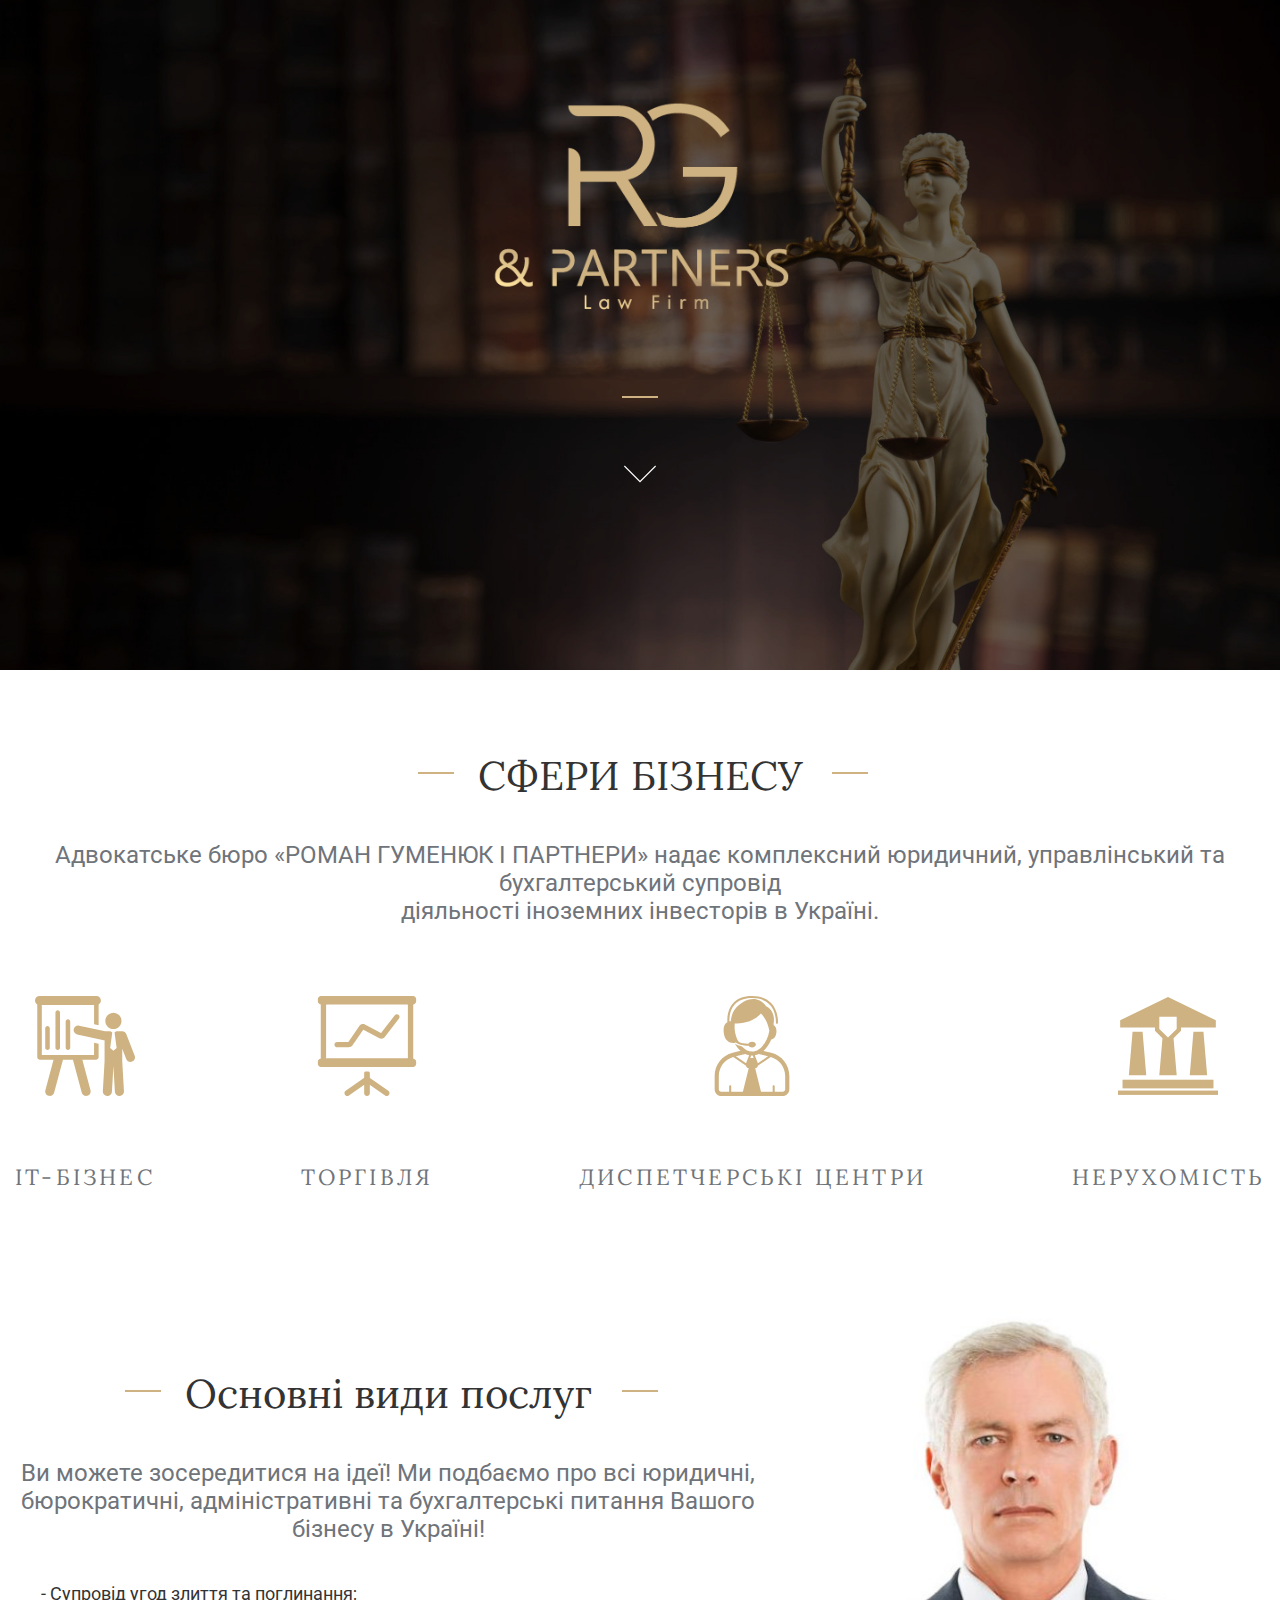
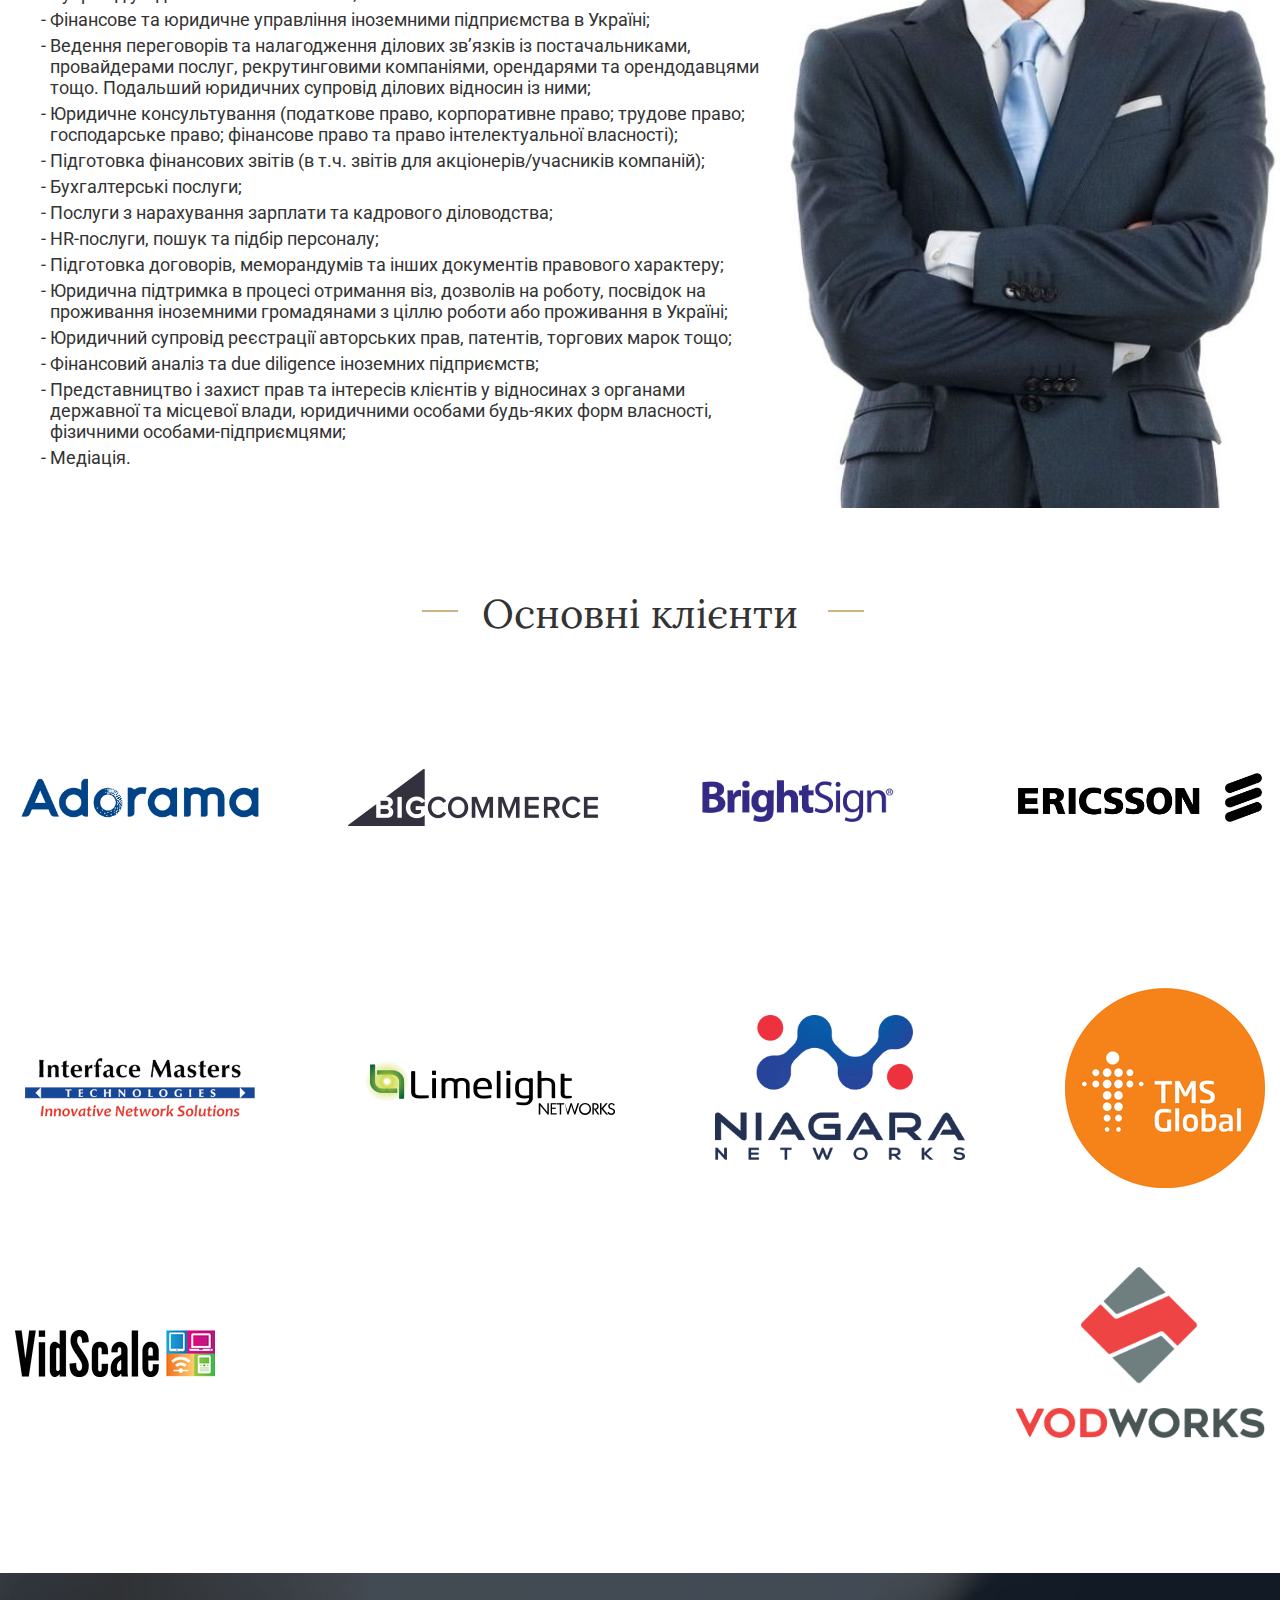
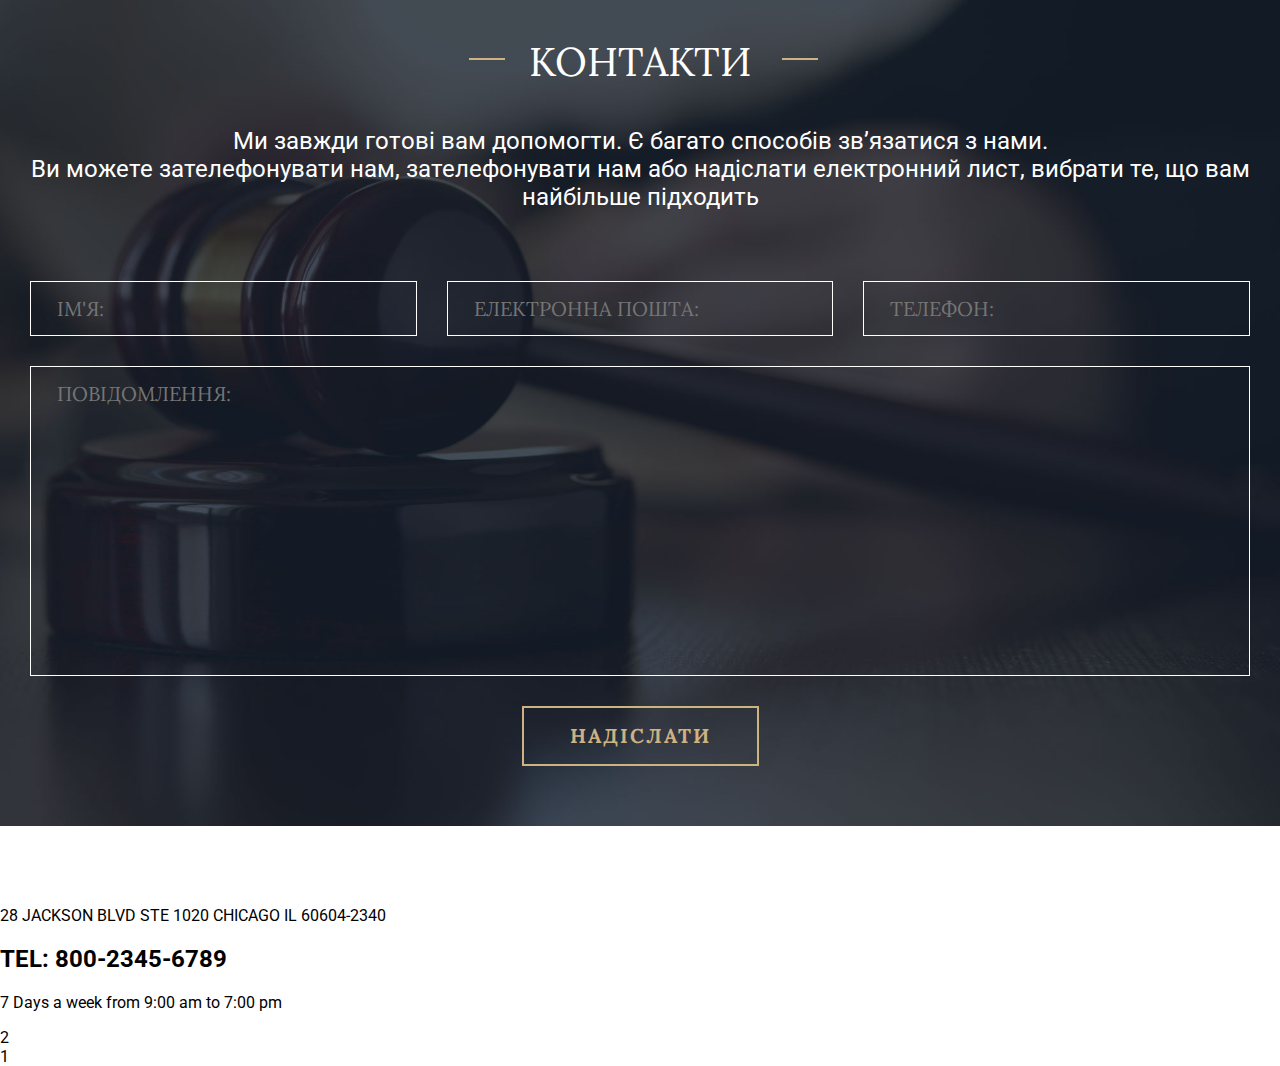
==== ua.html @ f83d4b50 "fix name input" ====
<!DOCTYPE html>
<html lang="uk">

<head>
    <meta charset="UTF-8">
    <meta http-equiv="X-UA-Compatible" content="IE=edge">
    <meta name="viewport" content="width=device-width, initial-scale=1.0">
    <title>RG&PARTNERS</title>
    <link rel="stylesheet" href="style/index.css">
    <link rel="shortcut icon" href="ico.ico">
</head>

<body>
    <header id="top">
        <div class="header-logo">
            <img src="images/logo/1898_RG & PARTNERS-1-1.png" alt="RG & PARTNERS" width="100%">
        </div>
        <!-- <h1 class="header-name"> RG&PARTNERS</h1> -->
        <!-- <p class="header-description">Lorem ipsum dolor sit amet consectetur, adipisicing elit. Libero, excepturi
            blanditiis sed nostrum magni </p> -->
        <div class="move-down">
            <a href="#practiceAreas">
                <svg version="1.1" id="Capa_1" xmlns="http://www.w3.org/2000/svg" xmlns:xlink="http://www.w3.org/1999/xlink" x="0px" y="0px" viewBox="0 0 59.414 59.414" style="enable-background:new 0 0 59.414 59.414;" xml:space="preserve">
                    <polygon fill="currentColor"
                        points="29.707,45.268 0,15.561 1.414,14.146 29.707,42.439 58,14.146 59.414,15.561 	" />
                </svg>
            </a>
        </div>
    </header>
    <main>
        <section id="practiceAreas">
            <h2>СФЕРИ БІЗНЕСУ </h2>
            <p>Адвокатське бюро «РОМАН ГУМЕНЮК І ПАРТНЕРИ» надає комплексний юридичний, управлінський та бухгалтерський супровід <br> діяльності іноземних інвесторів в Україні.</p>
            <div class="content">
                <div class="item-content">
                    <div class="item-content-img">
                        <svg xmlns="http://www.w3.org/2000/svg" xmlns:xlink="http://www.w3.org/1999/xlink" version="1.1" id="Capa_1" x="0px" y="0px" viewBox="0 0 47 47" style="enable-background:new 0 0 47 47;" xml:space="preserve">
                            <path fill="currentColor"
                                d="M27.764,27.771H3.204V4.278h24.56v8.981l2.137,0.456V3.982c0.637-0.37,1.067-1.051,1.067-1.839     c0-1.179-0.956-2.136-2.136-2.136H2.136C0.956,0.007,0,0.964,0,2.143c0,0.789,0.432,1.469,1.068,1.839v24.857     c0,0.589,0.478,1.068,1.067,1.068h6.581l-3.84,14.398C4.573,45.444,5.25,46.616,6.39,46.92c0.185,0.049,0.37,0.073,0.552,0.073     c0.943,0,1.808-0.631,2.063-1.586l4.134-15.5h4.69l4.134,15.5c0.255,0.955,1.118,1.586,2.062,1.586     c0.183,0,0.367-0.023,0.553-0.073c1.14-0.304,1.816-1.476,1.514-2.614l-3.84-14.398h6.581c0.59,0,1.067-0.479,1.067-1.068v-6.387     l-2.137-0.457V27.771z" />
                            <path fill="currentColor"
                                d="M36.848,15.5c2.092,0,3.793-1.698,3.793-3.791c0-2.095-1.701-3.792-3.793-3.792c-2.091,0-3.791,1.696-3.791,3.792     C33.057,13.802,34.757,15.5,36.848,15.5z" />
                            <path fill="currentColor"
                                d="M46.855,28.075l-3.922-10.152c-0.315-0.823-1.108-1.366-1.99-1.366h-2.084c-0.586,0-1.098,0.256-1.48,0.641l0.994,7.299     l-1.525,1.293l-1.523-1.293l0.994-7.299c-0.385-0.385-0.896-0.641-1.482-0.641H32.98l-12.244-2.616     c-1.153-0.246-2.288,0.49-2.535,1.643c-0.246,1.154,0.489,2.289,1.643,2.535l12.463,2.662c0.129,0.028,0.262,0.043,0.394,0.046     v9.879l-0.817,14.025c-0.066,1.177,0.831,2.187,2.01,2.256c0.041,0.003,0.084,0.004,0.125,0.004c1.123,0,2.063-0.876,2.131-2.012     l0.701-12.029l0.7,12.029c0.066,1.136,1.009,2.012,2.132,2.012c0.041,0,0.084-0.001,0.125-0.004     c1.178-0.069,2.076-1.079,2.008-2.256L41,30.706v-5.948l1.876,4.856c0.425,1.102,1.664,1.646,2.763,1.223     C46.734,30.412,47.281,29.176,46.855,28.075z" />
                            <path fill="currentColor"
                                d="M4.806,15.225v9.077c0,0.59,0.478,1.068,1.067,1.068c0.591,0,1.068-0.479,1.068-1.068v-9.077     c0-0.589-0.478-1.068-1.068-1.068S4.806,14.635,4.806,15.225z" />
                            <path fill="currentColor"
                                d="M9.61,7.749v16.552c0,0.591,0.478,1.068,1.068,1.068c0.59,0,1.067-0.478,1.067-1.068V7.749     c0-0.59-0.478-1.068-1.067-1.068C10.088,6.681,9.61,7.159,9.61,7.749z" />
                            <path fill="currentColor"
                                d="M14.416,12.019v12.282c0,0.591,0.478,1.068,1.067,1.068c0.591,0,1.068-0.478,1.068-1.068V12.019     c0-0.59-0.478-1.068-1.068-1.068C14.894,10.951,14.416,11.429,14.416,12.019z" />
                        </svg>
                    </div>
                    <p class="item-content-text">ІТ-БІЗНЕС</p>
                </div>
                <div class="item-content">
                    <div class="item-content-img">
                        <svg xmlns="http://www.w3.org/2000/svg" xmlns:xlink="http://www.w3.org/1999/xlink" version="1.1" id="Capa_1" x="0px" y="0px" viewBox="0 0 346.891 346.891" style="enable-background:new 0 0 346.891 346.891;" xml:space="preserve">
                            <path fill="currentColor"
                                d="M286.306,70.889c-0.328-2.439-1.582-4.603-3.533-6.091c-1.617-1.236-3.545-1.889-5.58-1.889     c-2.895,0-5.563,1.318-7.32,3.618c0,0-35.738,46.342-47.355,62.012c-0.262,0.352-0.66,0.026-0.66,0.026L166.12,98.914     c-2.041-1.086-4.359-1.66-6.705-1.66c-4.846,0-9.34,2.339-12.023,6.257l-37.938,55.442c-0.018,0.007-0.355,0.672-0.955,0.672     H69.706c-5.074,0-9.203,4.128-9.203,9.203c0,5.074,4.129,9.202,9.203,9.202h39.4c5.539,0,11.83-3.316,14.957-7.883     c0.275-0.398,27.41-39.714,36.271-52.959c0.289-0.432,0.674-0.145,0.674-0.145l55.402,29.472     c2.045,1.088,4.391,1.664,6.785,1.664c4.686,0,9.121-2.144,11.863-5.733l49.443-64.749     C285.991,75.745,286.63,73.327,286.306,70.889z" />
                            <path fill="currentColor"
                                d="M343.952,18.226v-7.318c0-6-4.908-10.908-10.908-10.908H13.845C7.847,0,2.937,4.909,2.937,10.908v7.318     c0,4.307,2.531,8.044,6.178,9.811c1.217,0.589,3.967,1.051,3.967,3.357v184.13c0,1.373-1.75,1.826-2.568,2.09     c-4.383,1.415-7.576,5.535-7.576,10.372v7.318c0,6,4.91,10.909,10.908,10.909h319.199c6,0,10.908-4.909,10.908-10.909v-7.318     c0-5.25-3.762-9.656-8.723-10.675c-0.465-0.095-1.42-0.052-1.42-1.597V31.816c0-2.364,1.99-3.003,2.91-3.334     C340.926,26.967,343.952,22.937,343.952,18.226z M315.266,214.951c0,1.582-1.766,1.402-1.766,1.402H33.968     c0,0-2.342,0.452-2.342-1.593c0-45.68,0-136.64,0-182.718c0-1.955,2.707-2.298,2.707-2.298h277.621c0,0,3.311-0.156,3.311,2.72     C315.266,78.437,315.266,169.329,315.266,214.951z" />
                            <path fill="currentColor"
                                d="M247.451,329.032l-62.592-43.871c0,0-1.596-0.904-1.596-2.177c0-3.931,0-15.726,0-15.726     c0-5.422-4.395-5.182-9.816-5.182c-5.424,0-9.818-0.24-9.818,5.182c0,0,0,11.794,0,15.726c0,1.353-2.092,2.526-2.092,2.526     L99.44,329.031c-4.441,3.112-5.518,9.235-2.404,13.675c1.91,2.726,4.955,4.184,8.047,4.184c1.947,0,3.912-0.578,5.627-1.779     l51.982-36.433c0,0,0.936-0.718,0.936,0.782c0,6.903,0,27.612,0,27.612c0,5.422,4.395,9.817,9.818,9.817     c5.422,0,9.816-4.395,9.816-9.817c0,0,0-20.862,0-27.816c0-1.091,0.67-0.764,0.67-0.764l52.246,36.62     c1.715,1.202,3.682,1.779,5.627,1.779c3.094,0,6.139-1.459,8.049-4.184C252.966,338.266,251.891,332.144,247.451,329.032z" />
                        </svg>
                    </div>
                    <p class="item-content-text">ТОРГІВЛЯ</p>
                </div>
                <div class="item-content">
                    <div class="item-content-img">
                        <svg xmlns="http://www.w3.org/2000/svg" xmlns:xlink="http://www.w3.org/1999/xlink" version="1.1" id="Capa_1" x="0px" y="0px" viewBox="0 0 45.854 45.854" style="enable-background:new 0 0 45.854 45.854;" xml:space="preserve">
                            <path fill="currentColor"
                                d="M31.751,26.057l-3.572-0.894c1.507-1.339,2.736-3.181,3.559-5.2c1.152-0.255,2.209-1.214,2.383-3.327   c0.164-1.99-0.444-2.877-1.26-3.264c-0.01-0.237-0.021-0.469-0.035-0.696c1.049-5.812-3.103-7.843-3.426-7.941   c-0.541-0.822-4.207-5.821-10.858-1.763c-0.974,0.594-2.519,1.764-3.344,2.942c-0.992,1.246-1.713,3.049-2.009,5.655   c-0.205,0.022-0.409,0.054-0.611,0.1c-0.054-1.279,0.017-5.048,2.405-7.728c1.766-1.981,4.448-2.986,7.968-2.986   c3.526,0,6.263,1.013,8.135,3.009c3.075,3.28,2.797,8.175,2.794,8.224c-0.018,0.262,0.182,0.489,0.443,0.506   c0.012,0.001,0.021,0.001,0.033,0.001c0.248,0,0.457-0.193,0.475-0.445c0.015-0.217,0.312-5.345-3.045-8.933   C29.727,1.116,26.754,0,22.95,0c-3.808,0-6.73,1.114-8.686,3.312c-2.859,3.213-2.706,7.66-2.625,8.695   c-1.113,0.595-1.917,1.89-1.689,4.662c0.301,3.653,2.422,4.926,4.428,4.926c0.39,0,0.734-0.084,1.038-0.239   c1.148,0.743,2.991,1.387,5.944,1.507c0.29,0.436,0.896,0.735,1.6,0.735c0.982,0,1.779-0.586,1.779-1.309   c0-0.723-0.797-1.309-1.779-1.309c-0.801,0-1.478,0.389-1.701,0.924c-1.937-0.092-3.324-0.421-4.315-0.836   c-1.353-1.819-1.996-4.907-1.996-6.671c0-0.653,0.021-1.26,0.059-1.825c6.256,0.21,9.975-2.319,12.007-4.516   c2.617,2.608,3.548,6.138,3.858,7.825c-0.606,4.628-3.906,9.54-7.912,9.54c-1.723,0-3.316-0.909-4.62-2.313   c-1.332-0.278-2.441-0.713-3.323-1.303c0.72,1.287,1.614,2.438,2.645,3.352l-3.58,0.898c-4.889,1.225-8.28,5.598-8.28,10.637v6.033   c0,1.711,1.347,3.129,3.058,3.129h28.09c1.711,0,3.102-1.418,3.102-3.129v-6.033C40.053,31.654,36.64,27.279,31.751,26.057z    M30.272,27.652l-4.65,3.183l-1.416-3.622c0.64-0.12,1.259-0.33,1.853-0.617L30.272,27.652z M19.786,26.589   c0.583,0.28,1.194,0.488,1.827,0.61l-1.422,3.637l-4.651-3.184L19.786,26.589z M18.753,43.896h-5.352v-2.533   c0-0.264-0.211-0.477-0.475-0.477c-0.263,0-0.475,0.213-0.475,0.477v2.533h-3.59c-0.66,0-1.159-0.512-1.159-1.172v-6.031   c0-4.088,2.702-7.646,6.624-8.73l5.872,4.025c0.06,0.615,0.572,1.119,1.229,1.137L18.753,43.896z M22.149,28.463l0.446-1.145   c0.121,0.006,0.542,0.008,0.631,0.004l0.445,1.141H22.149z M38.153,42.725c0,0.66-0.543,1.172-1.203,1.172h-3.605v-2.533   c0-0.264-0.211-0.477-0.475-0.477s-0.476,0.213-0.476,0.477v2.533h-5.343l-2.674-10.771c0.652-0.017,1.162-0.515,1.229-1.123   l5.9-4.039c3.922,1.083,6.645,4.642,6.645,8.729v6.031H38.153z" />
                        </svg>
                    </div>
                    <p class="item-content-text">ДИСПЕТЧЕРСЬКІ ЦЕНТРИ</p>
                </div>
                <div class="item-content">
                    <div class="item-content-img">
                        <svg version="1.1" id="Capa_1" xmlns="http://www.w3.org/2000/svg" xmlns:xlink="http://www.w3.org/1999/xlink" x="0px" y="0px" viewBox="0 0 27.598 27.598" style="enable-background:new 0 0 27.598 27.598;" xml:space="preserve">
                            <polygon fill="currentColor" points="4.022,9.9 3,21.899 7.799,21.899 6.778,9.9 		" />
                            <polygon fill="currentColor" points="20.82,9.9 19.799,21.899 24.598,21.899 23.576,9.9 		" />
                            <rect fill="currentColor" x="1.255" y="23.099" width="25.088" height="2.399" />
                            <rect fill="currentColor" y="26.098" width="27.598" height="1.2" />
                            <path fill="currentColor"
                                d="M10.199,9.596l2.074,2.042L11.4,21.899h4.799l-0.875-10.262l2.074-2.042V8.699h9.601V6.696L13.799,0.3L0.6,6.696v2.003
                               h9.6L10.199,9.596L10.199,9.596z M16.197,9.094l-2.398,2.362L11.4,9.094V5.699h4.799v3.395H16.197z" />
                        </svg>
                    </div>
                    <p class="item-content-text">НЕРУХОМІСТЬ</p>
                </div>
            </div>
        </section>
        <section id="aboutUs">
            <div class="content">
                <div class="about-text">
                    <h2 aria-label="Основні види послуг" title="Основні види послуг">Основні види послуг</h2>
                    <p>Ви можете зосередитися на ідеї! Ми подбаємо про всі юридичні, бюрократичні, адміністративні та бухгалтерські питання Вашого бізнесу в Україні!
                    </p>
                    <ul style="list-style-type:'- '">
                        <li>Супровід угод злиття та поглинання;</li>
                        <li>Фінансове та юридичне управління іноземними підприємства в Україні;</li>
                        <li>Ведення переговорів та налагодження ділових зв’язків із постачальниками, провайдерами послуг, рекрутинговими компаніями, орендарями та орендодавцями тощо. Подальший юридичних супровід ділових відносин із ними;</li>
                        <li>Юридичне консультування (податкове право, корпоративне право; трудове право; господарське право; фінансове право та право інтелектуальної власності);</li>
                        <li>Підготовка фінансових звітів (в т.ч. звітів для акціонерів/учасників компаній);</li>
                        <li>Бухгалтерські послуги;</li>
                        <li>Послуги з нарахування зарплати та кадрового діловодства;</li>
                        <li>HR-послуги, пошук та підбір персоналу;</li>
                        <li>Підготовка договорів, меморандумів та інших документів правового характеру;</li>
                        <li>Юридична підтримка в процесі отримання віз, дозволів на роботу, посвідок на проживання іноземними громадянами з ціллю роботи або проживання в Україні;</li>
                        <li>Юридичний супровід реєстрації авторських прав, патентів, торгових марок тощо;</li>
                        <li>Фінансовий аналіз та due diligence іноземних підприємств;</li>
                        <li>Представництво і захист прав та інтересів клієнтів у відносинах з органами державної та місцевої влади, юридичними особами будь-яких форм власності, фізичними особами-підприємцями;
                        </li>
                        <li>Медіація.</li>

                    </ul>
                </div>
                <div class="about-img">
                    <img src="images/about.jpg" alt="about">
                </div>
            </div>
        </section>
        <section id="mainCustomers">
            <h2>Основні клієнти</h2>
            <div class="content">
                <div class="item-content">
                    <img class="logo-image" src="images/logo/adorama-logo.png" alt="Adorama">
                </div>
                <div class="item-content">
                    <img class="logo-image" src="images/logo/BigCommerce-logo-dark.png" alt="BigCommerce">
                </div>
                <div class="item-content">
                    <img class="logo-image" src="images/logo/brightsign.png" alt="Brightsign">
                </div>
                <div class="item-content">
                    <img class="logo-image" src="images/logo/Ericsson-Logo.png" alt="Ericsson">
                </div>
            </div>
            <div class="content">

                <div class="item-content">
                    <img class="logo-image" src="images/logo/Interface-masters_logo.png" alt="Interface masters">
                </div>
                <div class="item-content">
                    <img class="logo-image" src="images/logo/limelight-networks-logo.png" alt="LimeLight Networks">
                </div>
                <div class="item-content">
                    <img class="logo-image" src="images/logo/Niagara-logo.png" alt="Niagara">
                </div>
                <div class="item-content">
                    <img class="logo-image" src="images/logo/TMS-global.png" alt="TMS Global">
                </div>
            </div>
            <div class="content">
                <div class="item-content">
                    <img class="logo-image" src="images/logo/VidScale-logo.png" alt="VidScale">
                </div>
                <div class="item-content">
                    <img class="logo-image" src="images/logo/Vodworks.png" alt="Vodworks">
                </div>
            </div>
        </section>
    </main>
    <footer>
        <section id="contacts">
            <h2>КОНТАКТИ</h2>
            <p>Ми завжди готові вам допомогти. Є багато способів зв’язатися з нами. <br> Ви можете зателефонувати нам, зателефонувати нам або надіслати електронний лист, вибрати те, що вам найбільше підходить</p>
            <form class="form" action="https://formspree.io/saldanroman@gmail.com" method="POST" target="_blank">

                <div class="form-input-wrapper">
                    <input class="form-input" type="text" name="name" minlength="1" placeholder="ІМ'Я:" required>
                    <input class="form-input" type="email" name="email" placeholder="ЕЛЕКТРОННА ПОШТА:" required pattern="^([a-zA-Z0-9_\-\.]+)@((\[[0-9]{1,3}\.[0-9]{1,3}\.[0-9]{1,3}\.)|(([a-zA-Z0-9\-]+\.)+))([a-zA-Z]{2,4}|[0-9]{1,3})(\]?)$">
                    <input class="form-input" type="tel" name="phone" minlength="10" placeholder="ТЕЛЕФОН:" required>
                </div>

                <div class="form-textarea-wrapper">
                    <textarea style="resize: none; height: 280px;" class="form-textarea" name="comment" placeholder="ПОВІДОМЛЕННЯ:" required minlength="10"></textarea>

                </div>

                <div class="form-button-wrapper">
                    <button class="form-button" type="submit">НАДІСЛАТИ</button>
                </div>
            </form>
        </section>

        <div id="info">
            <p class="info-location">28 JACKSON BLVD STE 1020 CHICAGO IL 60604-2340</p>
            <h2 class="info-phone-number">TEL: 800-2345-6789</h2>
            <p class="info-description">7 Days a week from 9:00 am to 7:00 pm</p>
            <div class="info-socials">
                <div class="">2</div>
                <div class="">1</div>
            </div>
        </div>
    </footer>

</body>

</html>
---- style/index.css ----
@import url('https://fonts.googleapis.com/css2?family=Roboto:wght@100;300&display=swap');
@import url('https://fonts.googleapis.com/css2?family=Lora&display=swap');

:root {
    font-family: 'Roboto', sans-serif;
    /**/
    --main-color: #ceb281;
    --white-color: #ffffff;
    --black-color: #000000;
    --dark-color: #333333;
    --grey-color: #6f747a;
    /**/
    --section-margin: 80px;
}

body {
    margin: 0;
    padding: 0;
}

.tooltip .tooltiptext {
    visibility: hidden;
    width: 120px;
    background-color: black;
    color: #fff;
    text-align: center;
    border-radius: 6px;
    padding: 5px 0;
    position: absolute;
    z-index: 1;
    bottom: 150%;
    left: 50%;
    margin-left: -60px;
}

.tooltip .tooltiptext::after {
    content: "";
    position: absolute;
    top: 100%;
    left: 50%;
    margin-left: -5px;
    border-width: 5px;
    border-style: solid;
    border-color: black transparent transparent transparent;
}

.tooltip:hover .tooltiptext {
    visibility: visible;
}

/* FORM */
.form {
    padding: 15px;
    display: flex;
    flex-direction: column;
    align-items: center;
}

.form-input-wrapper {
    display: flex;
    flex-direction: column;
    width: 100%;
}

.form-textarea-wrapper {
    display: flex;
    flex-direction: column;
    width: 100%;
}

.form-textarea {
    font-size: 20px;
    font-family: "Lora", serif;
    margin: 15px;
    padding: 14px 26px;
    outline: none;
    border: 1px solid var(--white-color);
    background: transparent;
    color: var(--white-color);
}

.form-input {
    font-size: 20px;
    font-family: "Lora", serif;
    margin: 15px;
    padding: 14px 26px;
    outline: none;
    border: 1px solid var(--white-color);
    background: transparent;
    color: var(--white-color);
}

.form-input:focus {
    transition: .5s;
    border: 1px solid var(--black-color);
}

.form-button-wrapper {
    margin: 15px 0;
}

.form-button {
    transition: .3s;
    outline: none;
    font-size: 20px;
    font-weight: bold;
    font-family: "Lora", serif;
    padding: 13px 46px;
    border: 2px solid var(--main-color);
    color: var(--main-color);
    background: none;
    letter-spacing: 2px;
    line-height: 30px;
    text-align: center;
    vertical-align: middle;
    touch-action: manipulation;
    cursor: pointer;
}

.form-button:hover {
    color: var(--black-color);
    background-color: var(--white-color);
    border-color: var(--white-color);
}

/**/

img {
    width: 100%
}

.move-down {
    border-top: 2px solid var(--main-color);
    padding-top: 60px;
    margin-top: 40px;
    margin-bottom: 100px;
    width: 36px;
    display: flex;
    justify-content: center;
}

.move-down>a {
    width: 32px;
    height: 32px;
    text-decoration: none;
    color: #fff;
    text-align: center;
    outline: none;
}

header {
    background-image: url(../images/topbg-1-1.jpg);
    background-position: top;
    background-repeat: no-repeat;
    background-size: cover;
    position: relative;
    display: flex;
    flex-direction: column;
    justify-content: center;
    align-items: center;
    color: var(--white-color);
    padding: 100px 0 80px 0;
    margin-bottom: var(--section-margin);
}

.header-name {
    margin: 20px 0;
    font-family: 'Lora', serif;
}

.header-logo {
    width: 100%;
    max-width: 300px;
    margin-bottom: 35px;
}

.header-description {
    padding: 0 10px;
    text-align: center;
    text-shadow: 0px 0px 1px var(--dark-color);
    font-size: 20px
}

section {
    margin-top: var(--section-margin);
    margin-bottom: var(--section-margin);
}

section h2 {
    text-align: center;
    font-size: 30px;
    color: var(--dark-color);
    font-family: 'Lora', serif;
    font-weight: 400;
}

section p {
    margin: 40px 0;
    text-align: center;
    font-size: 24px;
    color: var(--grey-color);
}

.content {
    display: flex;
    flex-direction: column;
}

.item-content {
    display: flex;
    flex-direction: column;
    align-items: center;
    padding: 0 15px;
    margin-bottom: 40px;
}

.item-content-img {
    margin-bottom: 32px;
    padding: 31px 0;
    color: var(--main-color);
    width: 100px;
}

.item-content-text {
    font-size: 22px;
    text-align: center;
    margin: 0;
    font-family: 'Lora', serif;
    letter-spacing: 0;
}

.about-text {
    padding: 0 10px;
}

.about-text li {
    color: var(--dark-color);
    font-size: 18px;
    margin: 5px 0;
}

.about-img {
    display: flex;
    justify-content: center;
}

.logo-image {
    max-width: 250px;
}

#contacts {
    background-image: url(../images/bottombg.jpg);
    background-position: top;
    background-repeat: no-repeat;
    background-size: cover;
    padding: 30px 0;
}

#contacts h2 {
    color: var(--white-color);
}

#contacts p {
    color: var(--white-color);
}

@media screen and (max-width: 866px) {
    #aboutUs .content {
        flex-direction: column;
    }
}

@media screen and (min-width: 840px) {
    .content {
        flex-direction: row;
        align-items: center;
        justify-content: space-between;
        max-width: 1280px;
        margin: 0 auto;
    }

    .form {
        max-width: 1280px;
        margin: 0 auto;
    }

    .form-input-wrapper {
        display: flex;
        flex-direction: row;
        justify-content: space-between;
        width: 100%;
    }

    .form-input {
        width: 100%;
        flex-basis: 33%;
    }
    
    #practiceAreas .item-content-text {
        letter-spacing: 3.2px
    }

    section h2 {
        font-size: 40px;
    }

    section h2::before {
        content: "";
        width: 36px;
        border-top: 2px solid var(--main-color);
        position: absolute;
        margin-left: -60px;
        margin-top: 22px;
    }

    section h2::after {
        content: "";
        width: 36px;
        border-top: 2px solid var(--main-color);
        position: absolute;
        margin-left: 30px;
        margin-top: 22px;
    }

    .about-text {
        width: 60%;
    }

    .about-img {
        width: 40%;
    }

    .logo-image {
        max-width: 250px;
    }
}
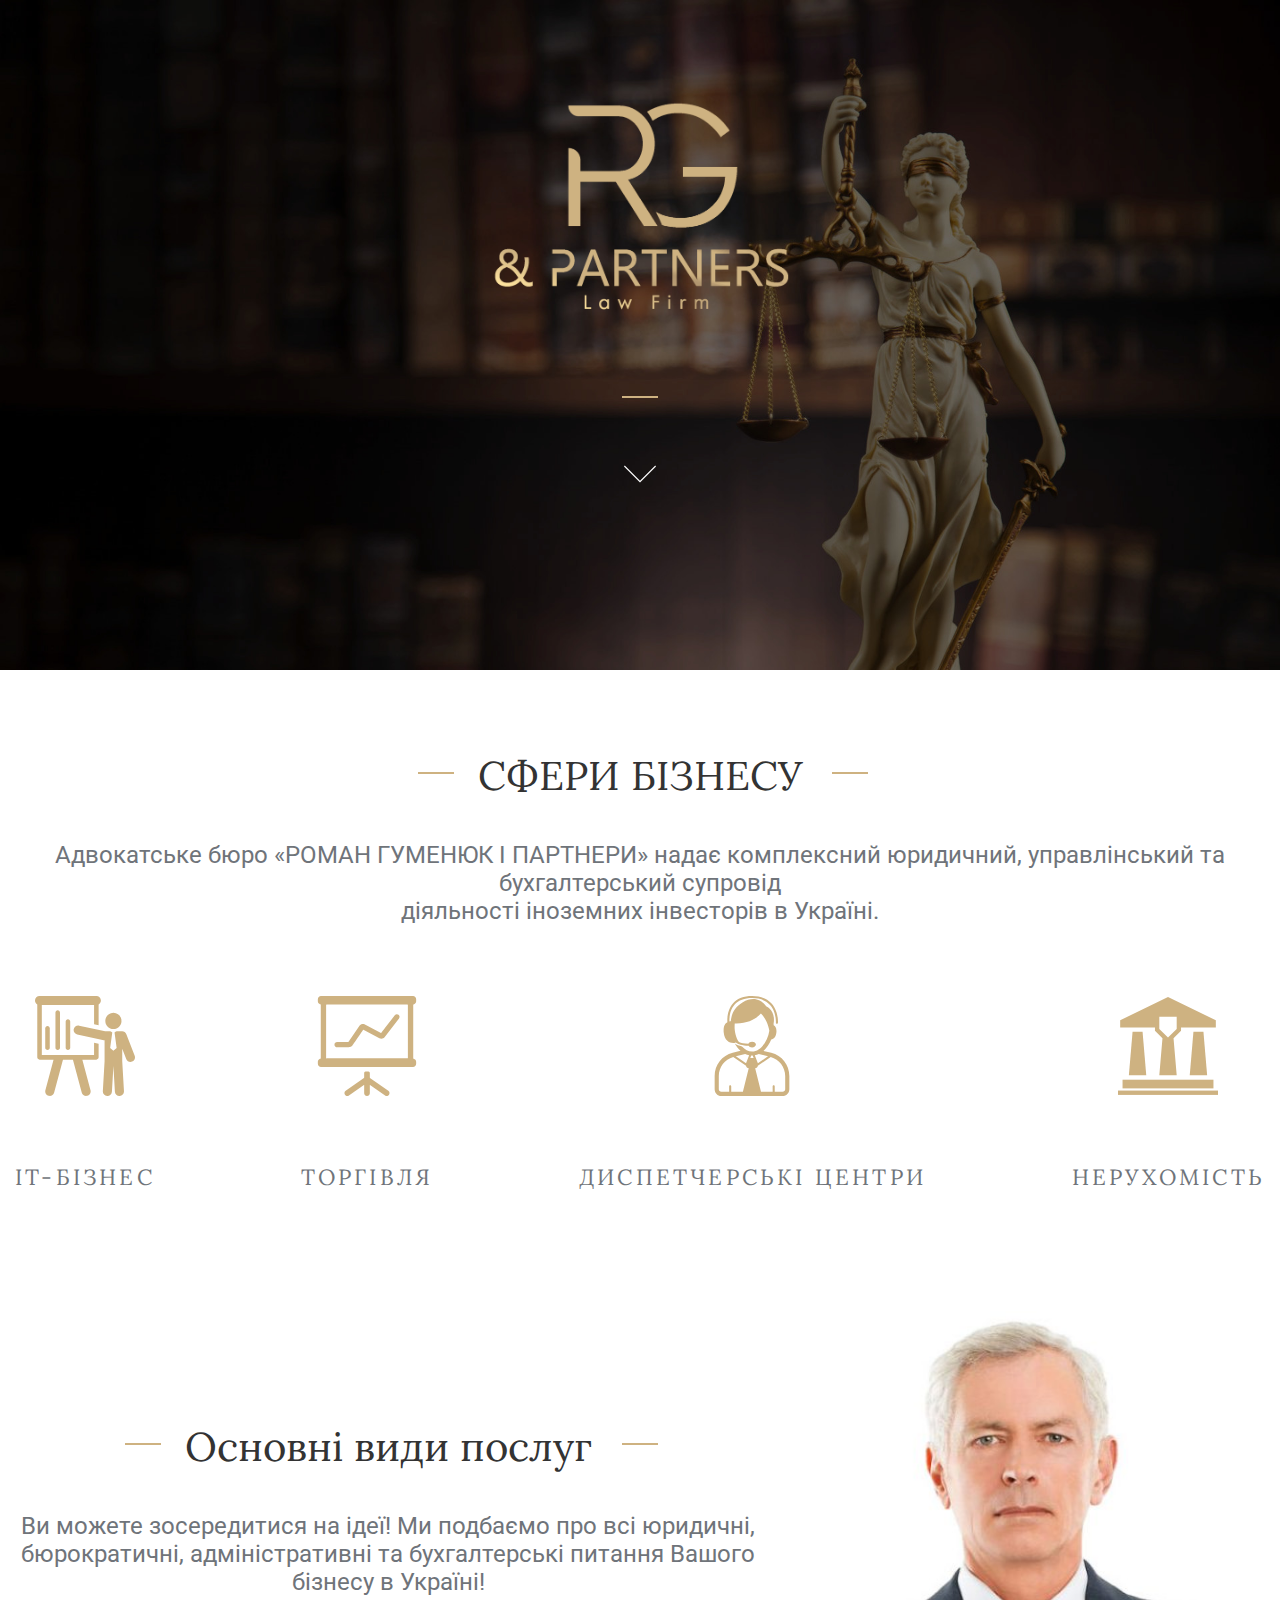
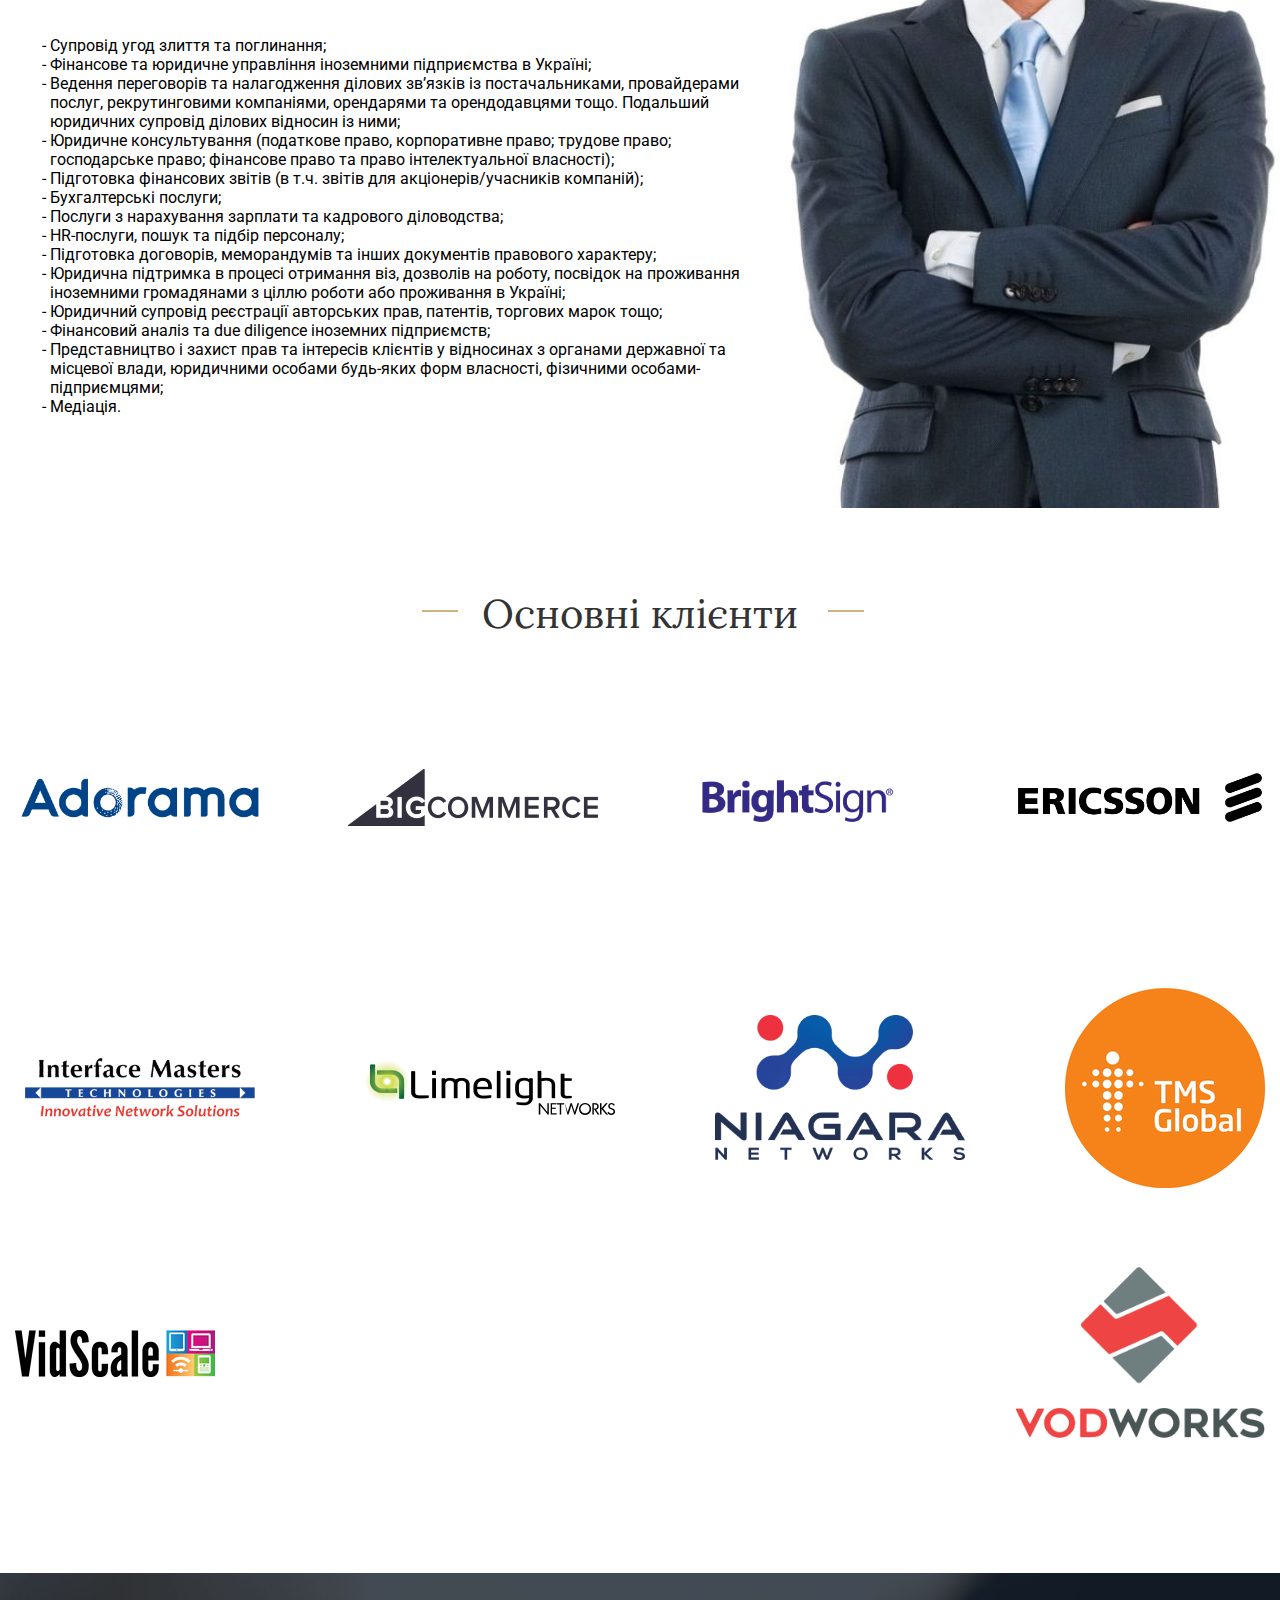
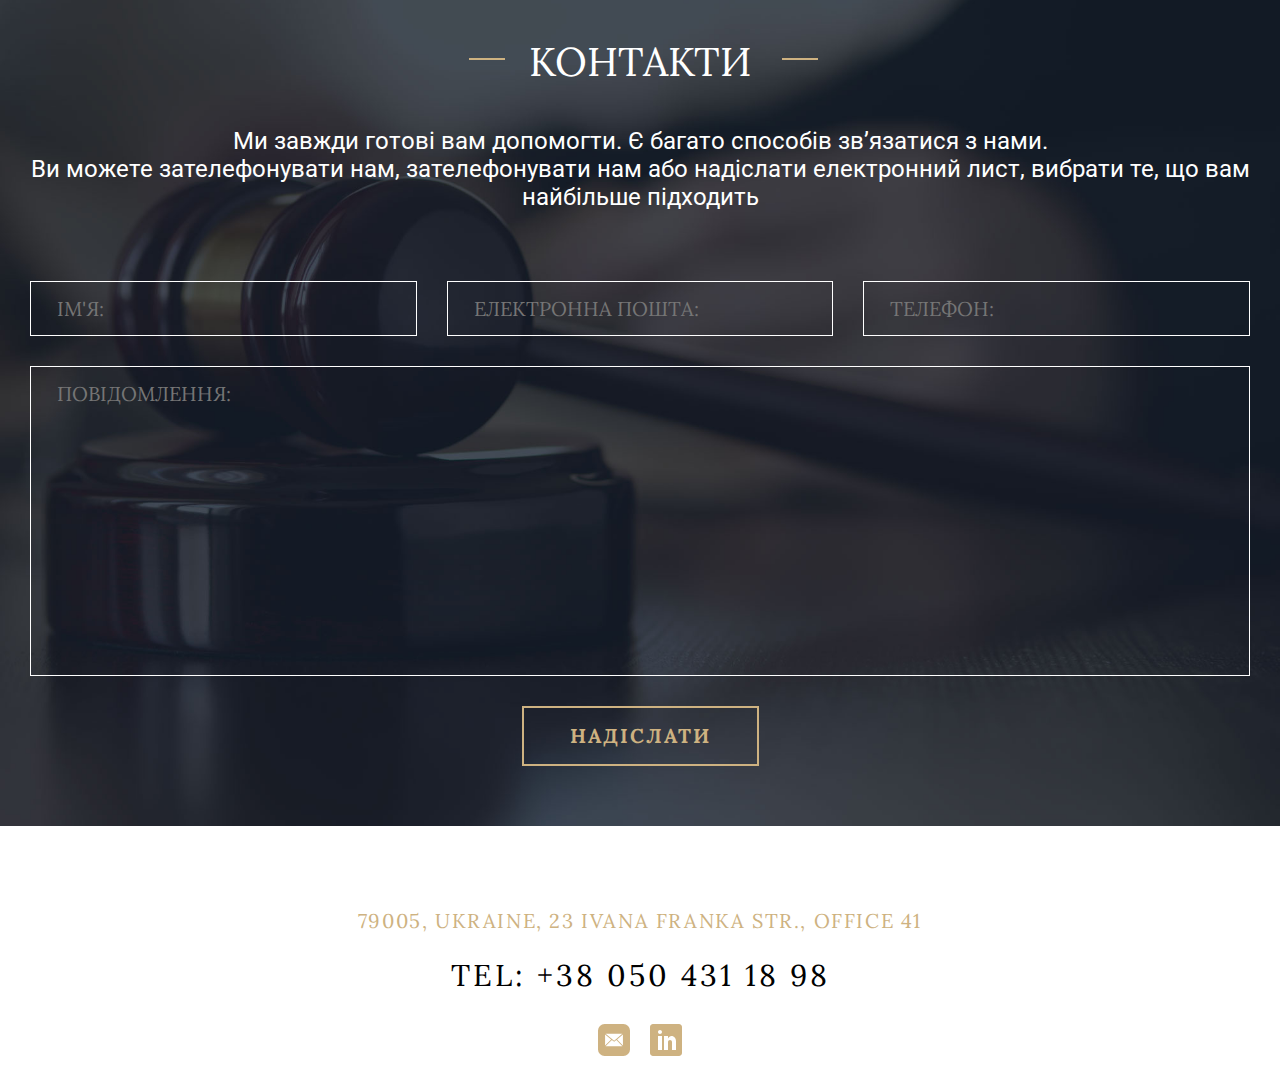
==== commit fb9403c3: "redesigned" ====
--- a/ua.html
+++ b/ua.html
@@ -184,12 +184,22 @@
         </section>
 
         <div id="info">
-            <p class="info-location">28 JACKSON BLVD STE 1020 CHICAGO IL 60604-2340</p>
-            <h2 class="info-phone-number">TEL: 800-2345-6789</h2>
-            <p class="info-description">7 Days a week from 9:00 am to 7:00 pm</p>
+            <p class="info-location">79005, Ukraine, 23 Ivana Franka str., office 41</p>
+            <a class="info-phone-number" href="tel: +380504311898">TEL: +38 050 431 18 98</a>
+
             <div class="info-socials">
-                <div class="">2</div>
-                <div class="">1</div>
+                <a aria-label="r.gumeniuk@rgpartners.com.ua" class="social-link tooltip" href="mailto:r.gumeniuk@rgpartners.com.ua">
+                    <span class="tooltiptext">r.gumeniuk@rgpartners.com.ua</span>
+                    <svg xmlns="http://www.w3.org/2000/svg" viewBox="0 0 122.88 122.88">
+                    <path fill="currentColor" d="M25.2,0H97.68a25.27,25.27,0,0,1,25.2,25.2V97.68a25.27,25.27,0,0,1-25.2,25.2H25.2A25.27,25.27,0,0,1,0,97.68V25.2A25.27,25.27,0,0,1,25.2,0Zm4.1,37.59L62,64.26,93.33,37.59ZM27.19,82.48l23.3-23.37-23.3-19V82.48ZM53.06,61.21,29,85.29H93.65l-23-24.08-7.57,6.45h0a1.66,1.66,0,0,1-2.12,0l-7.94-6.48ZM73.2,59.07,95.69,82.66V39.9L73.2,59.07Z"/></svg>
+                </a>
+
+                <a class="social-link tooltip" href="https://www.linkedin.com/in/roman-gumeniuk-3a9887b5/">
+                    <span class="tooltiptext">LinkedIn</span>
+                    <svg xmlns="http://www.w3.org/2000/svg" viewBox="0 0 640 640">
+                        <path fill="currentColor" d="M579.999 0H60C27 0 0 27 0 60v520c0 33 27 60 60 60h519.999c33 0 60-27 60-60V60c0-33-27-60-60-60zM239.991 519.999h-79.985V239.992h79.985v280.007zm-40.004-320.012c-22.11 0-39.993-17.882-39.993-39.993 0-22.122 17.882-40.004 39.993-40.004 22.122 0 40.004 17.882 40.004 40.004 0 22.11-17.882 39.993-40.004 39.993zm320.012 320.012h-79.986V360.005c0-22.122-17.893-40.004-40.004-40.004-22.122 0-40.004 17.882-40.004 40.004v159.994h-80.01V239.992h80.01v49.642c16.476-22.654 41.752-49.642 69.993-49.642 49.76 0 90 44.764 90 100.005v180.002z"/>
+                    </svg>
+                </a>
             </div>
         </div>
     </footer>
--- a/style/index.css
+++ b/style/index.css
@@ -17,20 +17,23 @@
     margin: 0;
     padding: 0;
 }
+.tooltip {
+    position: relative;
+}
 
 .tooltip .tooltiptext {
     visibility: hidden;
-    width: 120px;
+    min-width: 120px;
     background-color: black;
     color: #fff;
     text-align: center;
     border-radius: 6px;
-    padding: 5px 0;
+    padding: 5px 5px;
     position: absolute;
     z-index: 1;
     bottom: 150%;
+    transform: translateX(-50%);
     left: 50%;
-    margin-left: -60px;
 }
 
 .tooltip .tooltiptext::after {
@@ -149,7 +152,7 @@
 }
 
 header {
-    background-image: url(../images/topbg-1-1.jpg);
+    background-image: url(../images/topbg.jpg);
     background-position: top;
     background-repeat: no-repeat;
     background-size: cover;
@@ -233,15 +236,27 @@
     padding: 0 10px;
 }
 
-.about-text li {
-    color: var(--dark-color);
+.about-img {
+    display: flex;
+    justify-content: center;
+}
+
+#mainServices {
+    background-image: url(../images/midbg.jpg);
+    background-position: top;
+    background-repeat: no-repeat;
+    background-size: cover;
+    padding: 30px 0;
+}
+
+#mainServices h2 {
+    color: var(--white-color);
+}
+
+#mainServices li {
+    color: var(--white-color);
     font-size: 18px;
-    margin: 5px 0;
-}
-
-.about-img {
-    display: flex;
-    justify-content: center;
+    margin: 10px 0;
 }
 
 .logo-image {
@@ -262,6 +277,38 @@
 
 #contacts p {
     color: var(--white-color);
+}
+
+.info-location {
+    color: var(--main-color);
+    letter-spacing: 1.6px;
+    text-transform: uppercase;
+    font: 20px/30px 'Lora', serif;
+    text-align: center;
+}
+
+.info-phone-number {
+    margin-bottom: 20px;
+    display: block;
+    color: var(--black-color);
+    letter-spacing: 3px;
+    text-transform: uppercase;
+    font: 30px 'Lora', serif;
+    text-align: center;
+    text-decoration: none;
+}
+
+.info-socials {
+    margin: 20px 0;
+    display: flex;
+    justify-content: center;
+    width: 100%;
+}
+
+.social-link {
+    margin: 10px;
+    width: 32px;
+    color: var(--main-color);
 }
 
 @media screen and (max-width: 866px) {
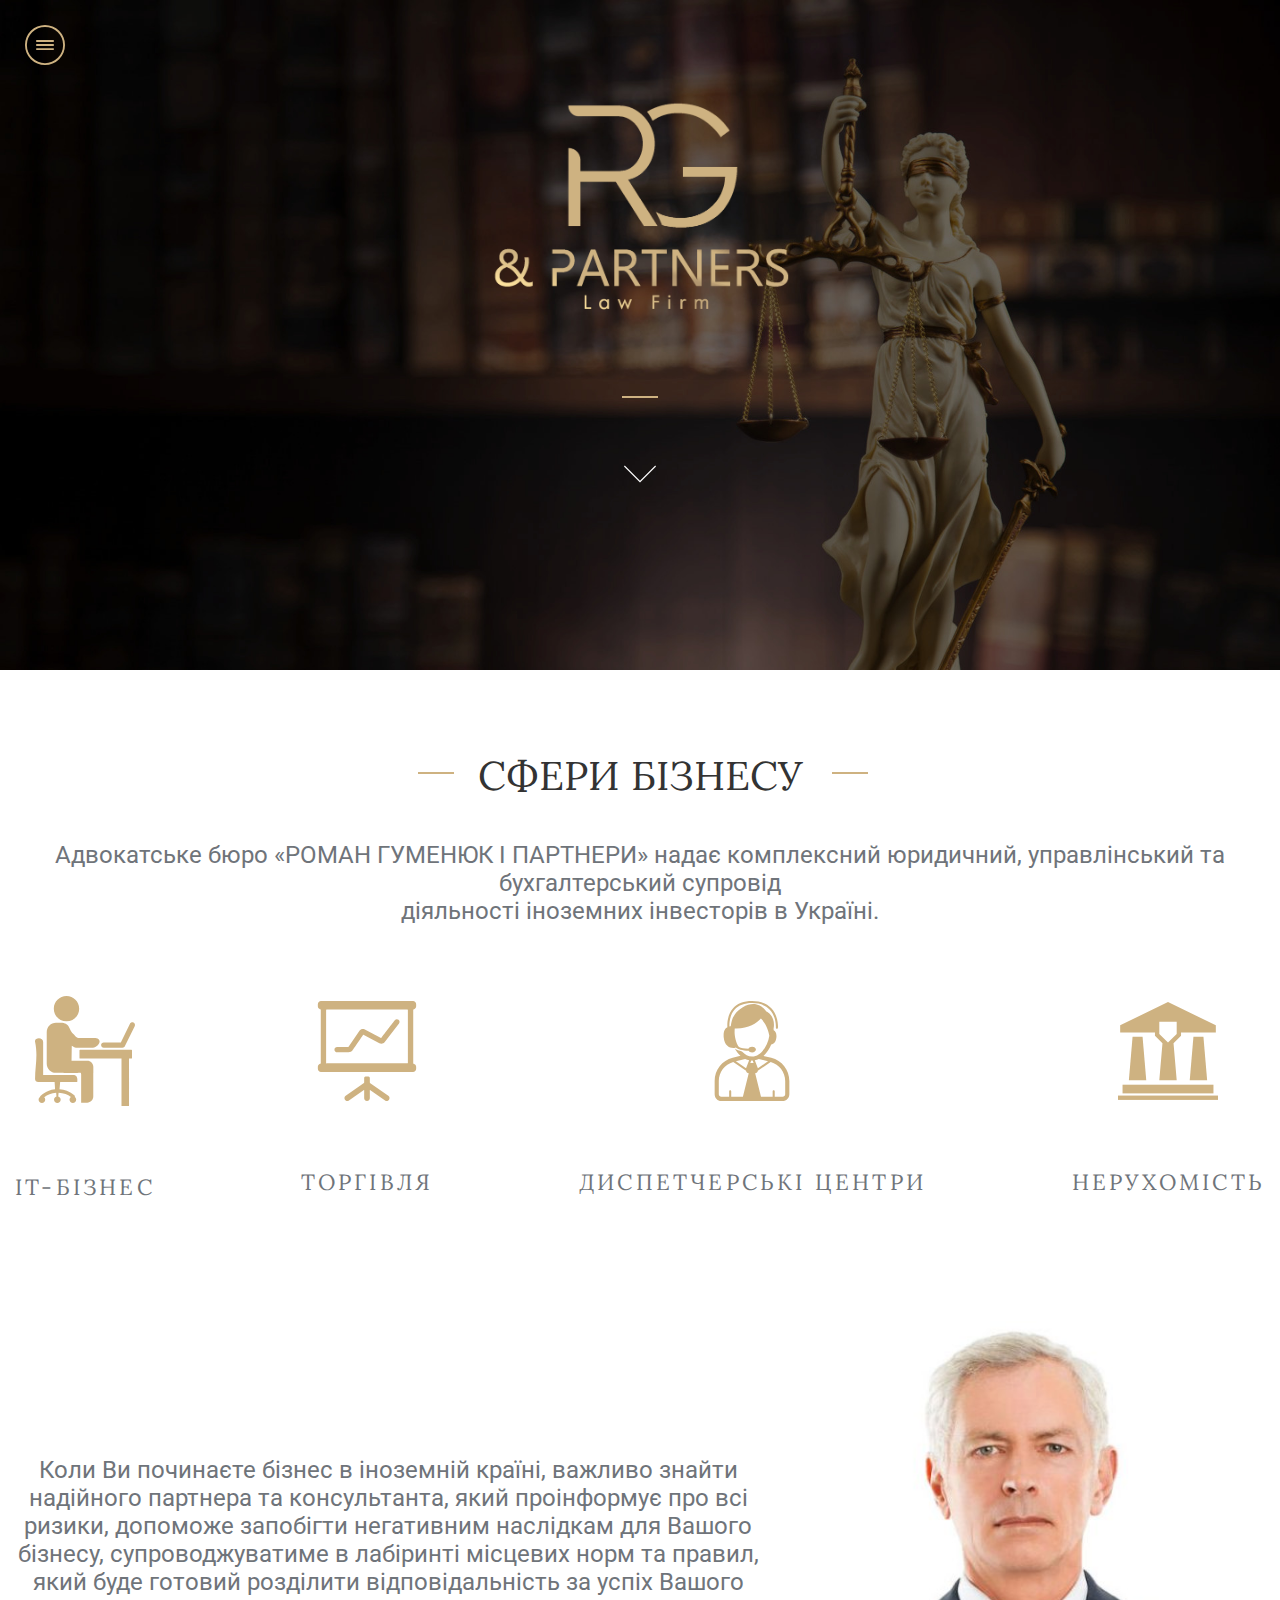
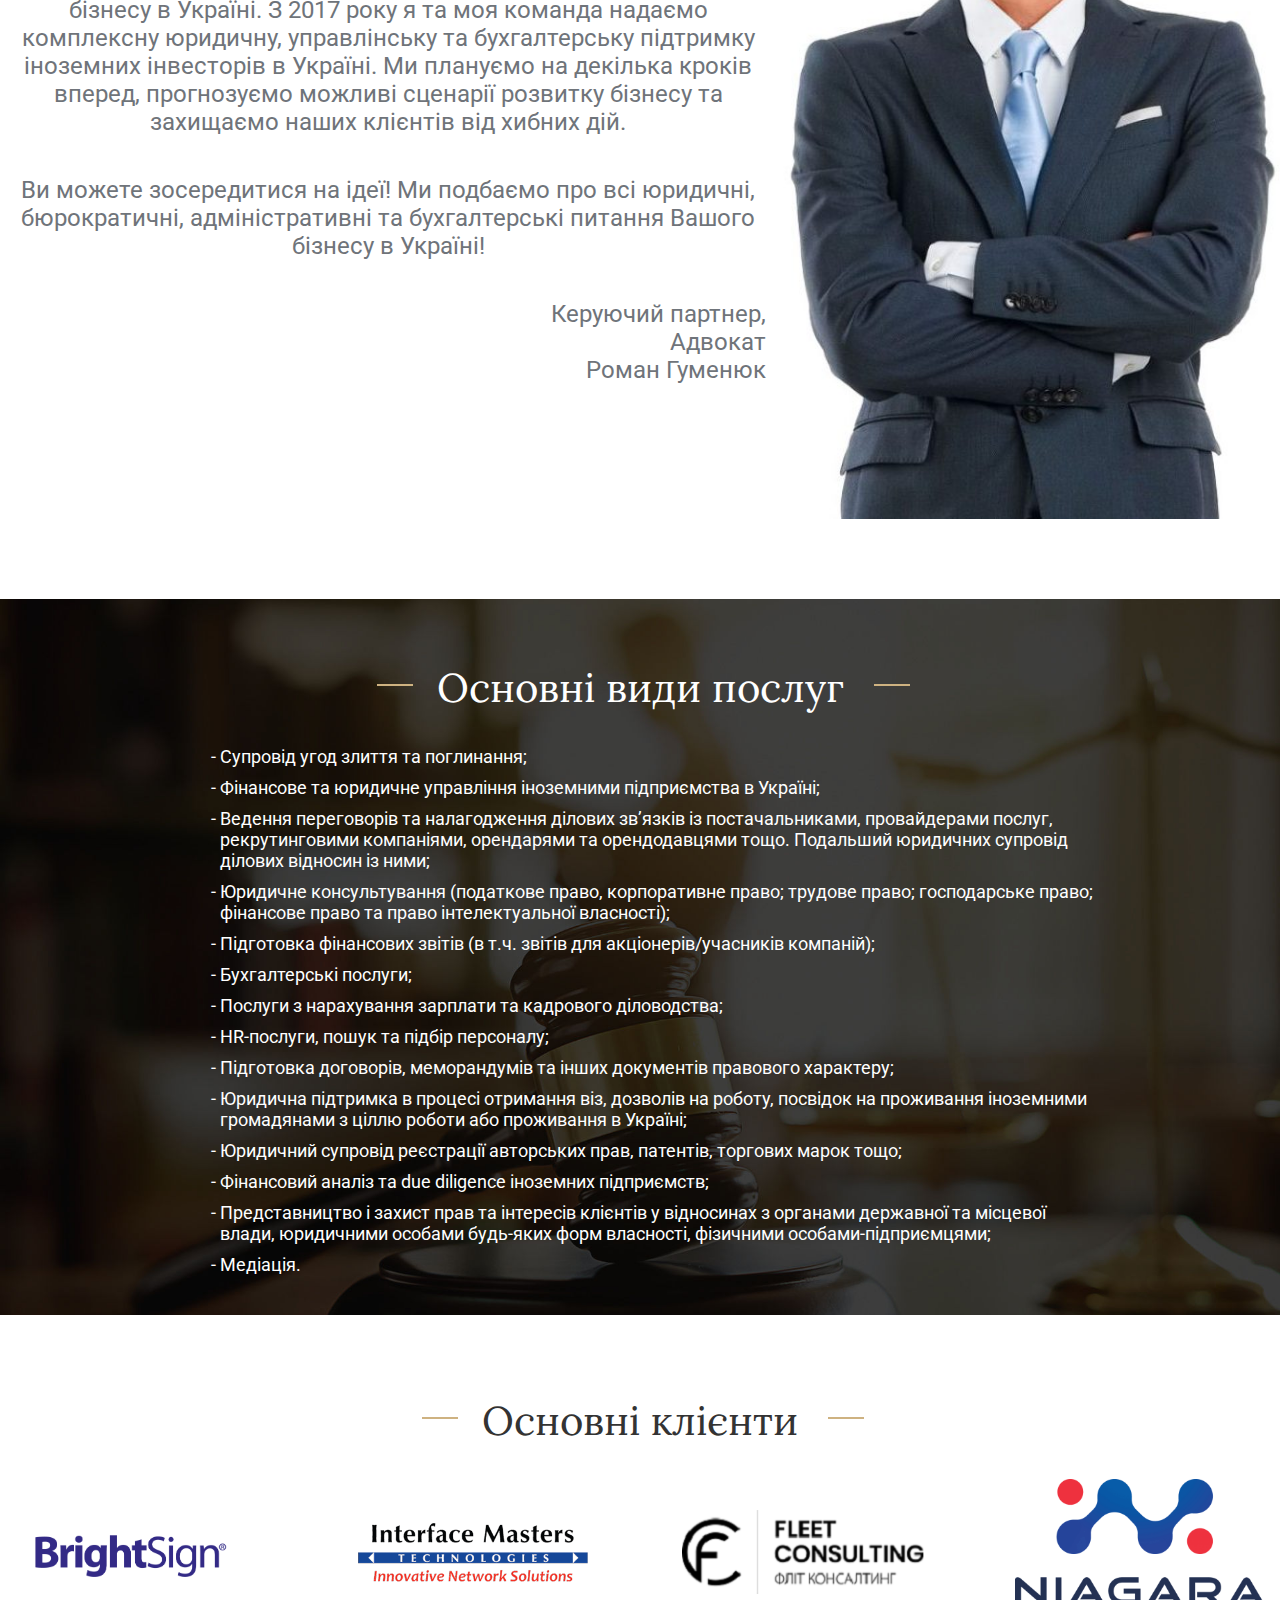
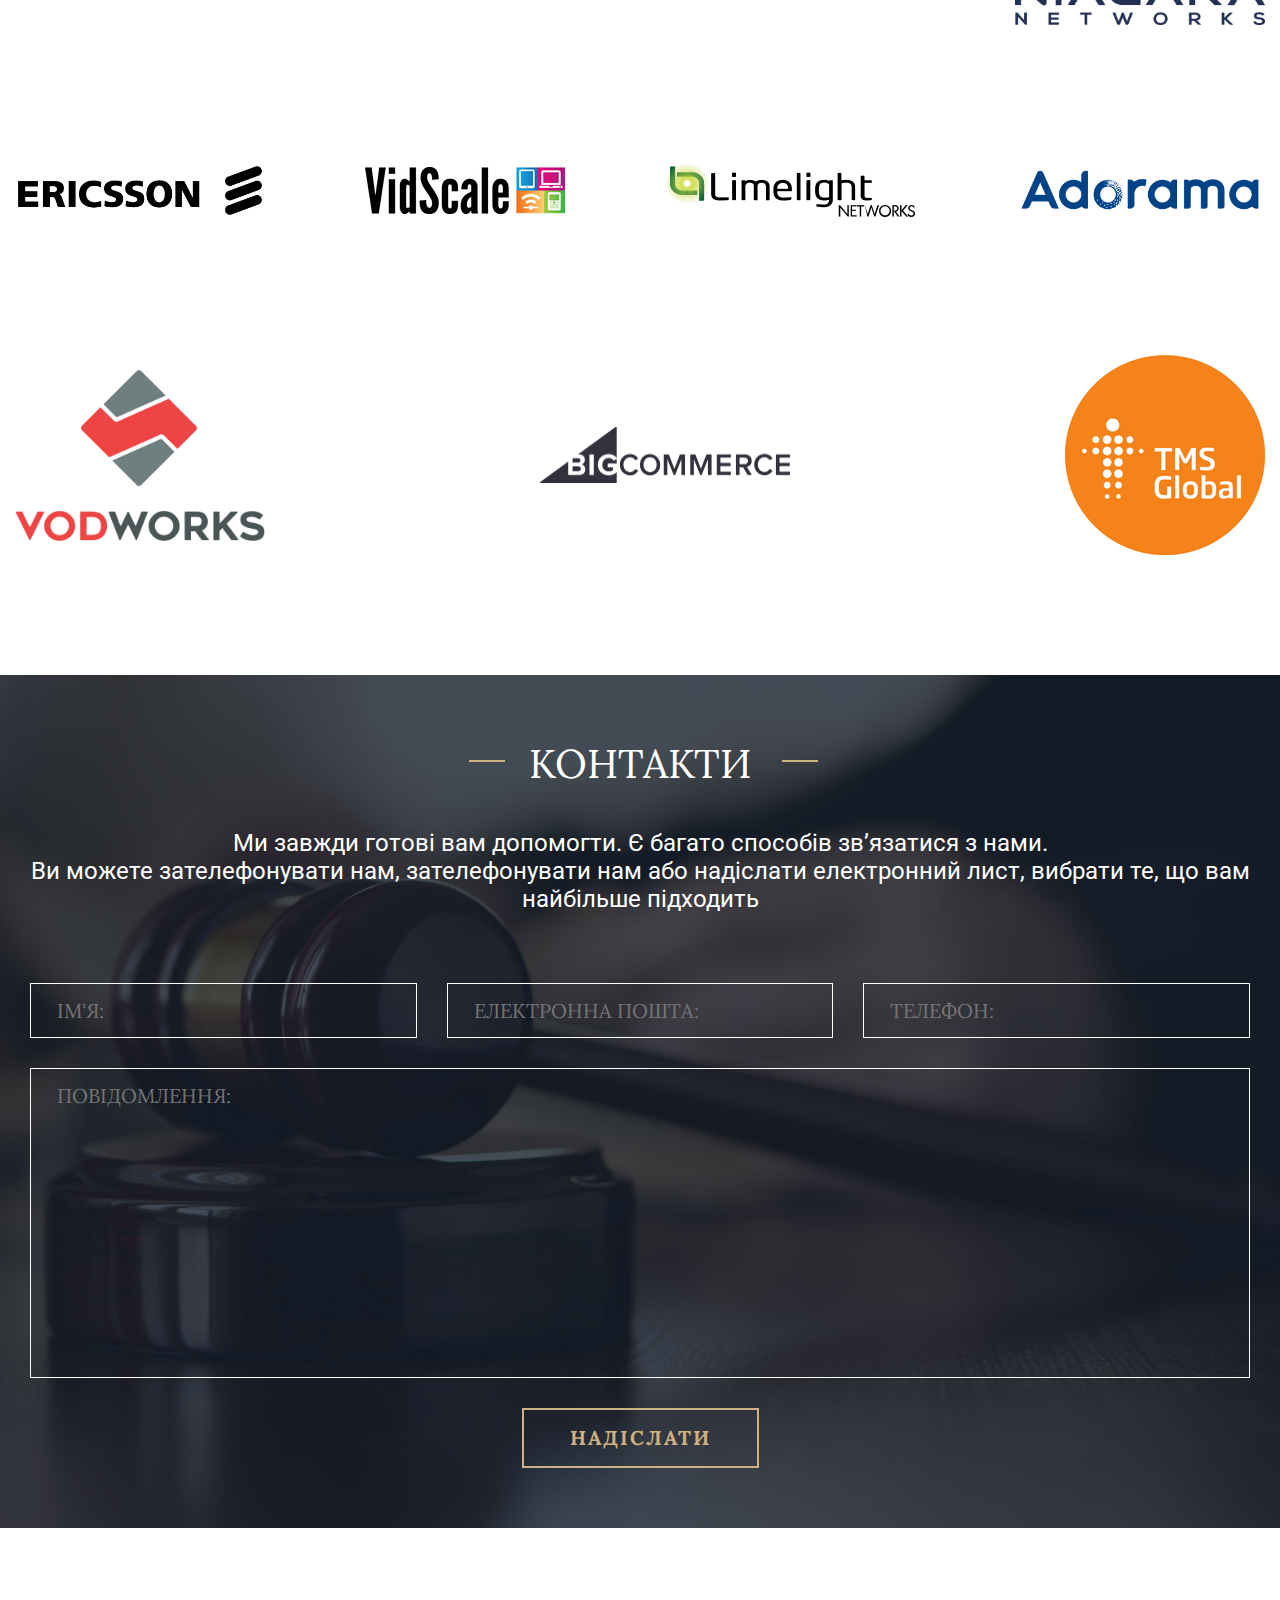
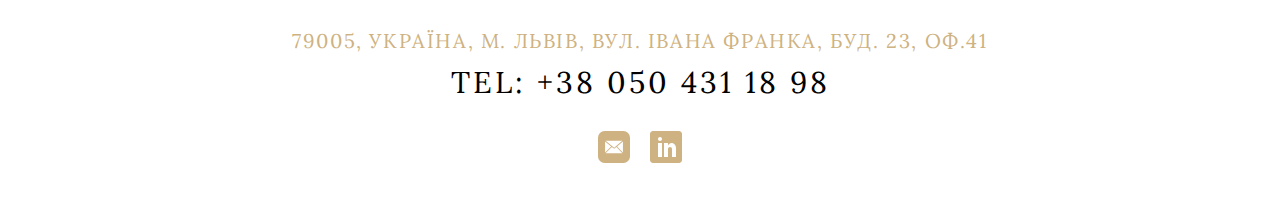
==== commit 6f6b318a: "added ukrain version" ====
--- a/ua.html
+++ b/ua.html
@@ -1,5 +1,5 @@
 <!DOCTYPE html>
-<html lang="uk">
+<html lang="en">
 
 <head>
     <meta charset="UTF-8">
@@ -8,10 +8,11 @@
     <title>RG&PARTNERS</title>
     <link rel="stylesheet" href="style/index.css">
     <link rel="shortcut icon" href="ico.ico">
+
 </head>
 
 <body>
-    <header id="top">
+    <header id="home">
         <div class="header-logo">
             <img src="images/logo/1898_RG & PARTNERS-1-1.png" alt="RG & PARTNERS" width="100%">
         </div>
@@ -27,26 +28,59 @@
             </a>
         </div>
     </header>
+    <menu id="menu">
+        <div class="menu-close" aria-label="Menu close" title="Menu close">
+            <svg xmlns="http://www.w3.org/2000/svg" xmlns:xlink="http://www.w3.org/1999/xlink" version="1.1" id="Layer_1" x="0px" y="0px" viewBox="0 0 100.353 100.353" style="enable-background:new 0 0 100.353 100.353;" xml:space="preserve">
+                <path fill="currentColor" d="M68.28,71.726c-0.373,0-0.746-0.142-1.03-0.427L30.691,34.733c-0.569-0.569-0.569-1.491,0-2.06    s1.491-0.569,2.059,0L69.308,69.24c0.569,0.569,0.569,1.491,0,2.06C69.025,71.583,68.652,71.726,68.28,71.726z"/>
+                <path fill="currentColor" d="M31.721,71.726c-0.373,0-0.745-0.142-1.03-0.426c-0.569-0.569-0.569-1.491,0-2.06l36.567-36.567    c0.569-0.569,1.49-0.569,2.059,0c0.569,0.569,0.569,1.491,0,2.06L32.75,71.3C32.466,71.583,32.094,71.726,31.721,71.726z"/>
+                <path fill="currentColor" d="M50.008,100.004C22.433,100.004,0,77.576,0,50.008C0,22.434,22.433,0,50.008,0   C77.574,0,100,22.434,100,50.008C100,77.575,77.574,100.004,50.008,100.004z M50.008,2.912c-25.969,0-47.095,21.127-47.095,47.095   c0,25.962,21.127,47.083,47.095,47.083c25.96,0,47.079-21.122,47.079-47.083C97.088,24.039,75.968,2.912,50.008,2.912z"/>
+
+                </svg>
+        </div>
+        <div class="menu-open" aria-label="Menu open" title="Menu open">
+            <svg xmlns="http://www.w3.org/2000/svg" data-name="Livello 1" id="Livello_1" viewBox="0 0 128 128"><title/>
+                <path fill="currentColor" d="M64,0a64,64,0,1,0,64,64A64.07,64.07,0,0,0,64,0Zm0,122a58,58,0,1,1,58-58A58.07,58.07,0,0,1,64,122Z"/>
+                <path fill="currentColor" d="M90,61H38a3,3,0,0,0,0,6H90a3,3,0,0,0,0-6Z"/>
+                <path fill="currentColor" d="M90,74H38a3,3,0,0,0,0,6H90a3,3,0,0,0,0-6Z"/>
+                <path fill="currentColor" d="M90,48H38a3,3,0,0,0,0,6H90a3,3,0,0,0,0-6Z"/>
+            </svg>
+        </div>
+
+
+        <ul style="list-style-type:none" id="menuList">
+            <li class="menu-list-item">
+                <a href="#home">Головна</a>
+            </li>
+            <li class="menu-list-item">
+                <a href="#practiceAreas">СФЕРИ БІЗНЕСУ</a>
+            </li>
+            <li class="menu-list-item">
+                <a href="#aboutUs">Про нас</a>
+            </li>
+            <li class="menu-list-item">
+                <a href="#mainServices">Основні види послуг</a>
+            </li>
+            <li class="menu-list-item">
+                <a href="#mainClients">Основні клієнти</a>
+            </li>
+            <li class="menu-list-item">
+                <a href="#contacts">Контакти</a>
+            </li>
+
+            <li class="menu-list-item menu-list-item--last">
+                <a href="index.html">EN</a> <span>UA</span>
+            </li>
+        </ul>
+    </menu>
     <main>
         <section id="practiceAreas">
-            <h2>СФЕРИ БІЗНЕСУ </h2>
+            <h2>СФЕРИ БІЗНЕСУ</h2>
             <p>Адвокатське бюро «РОМАН ГУМЕНЮК І ПАРТНЕРИ» надає комплексний юридичний, управлінський та бухгалтерський супровід <br> діяльності іноземних інвесторів в Україні.</p>
             <div class="content">
                 <div class="item-content">
                     <div class="item-content-img">
-                        <svg xmlns="http://www.w3.org/2000/svg" xmlns:xlink="http://www.w3.org/1999/xlink" version="1.1" id="Capa_1" x="0px" y="0px" viewBox="0 0 47 47" style="enable-background:new 0 0 47 47;" xml:space="preserve">
-                            <path fill="currentColor"
-                                d="M27.764,27.771H3.204V4.278h24.56v8.981l2.137,0.456V3.982c0.637-0.37,1.067-1.051,1.067-1.839     c0-1.179-0.956-2.136-2.136-2.136H2.136C0.956,0.007,0,0.964,0,2.143c0,0.789,0.432,1.469,1.068,1.839v24.857     c0,0.589,0.478,1.068,1.067,1.068h6.581l-3.84,14.398C4.573,45.444,5.25,46.616,6.39,46.92c0.185,0.049,0.37,0.073,0.552,0.073     c0.943,0,1.808-0.631,2.063-1.586l4.134-15.5h4.69l4.134,15.5c0.255,0.955,1.118,1.586,2.062,1.586     c0.183,0,0.367-0.023,0.553-0.073c1.14-0.304,1.816-1.476,1.514-2.614l-3.84-14.398h6.581c0.59,0,1.067-0.479,1.067-1.068v-6.387     l-2.137-0.457V27.771z" />
-                            <path fill="currentColor"
-                                d="M36.848,15.5c2.092,0,3.793-1.698,3.793-3.791c0-2.095-1.701-3.792-3.793-3.792c-2.091,0-3.791,1.696-3.791,3.792     C33.057,13.802,34.757,15.5,36.848,15.5z" />
-                            <path fill="currentColor"
-                                d="M46.855,28.075l-3.922-10.152c-0.315-0.823-1.108-1.366-1.99-1.366h-2.084c-0.586,0-1.098,0.256-1.48,0.641l0.994,7.299     l-1.525,1.293l-1.523-1.293l0.994-7.299c-0.385-0.385-0.896-0.641-1.482-0.641H32.98l-12.244-2.616     c-1.153-0.246-2.288,0.49-2.535,1.643c-0.246,1.154,0.489,2.289,1.643,2.535l12.463,2.662c0.129,0.028,0.262,0.043,0.394,0.046     v9.879l-0.817,14.025c-0.066,1.177,0.831,2.187,2.01,2.256c0.041,0.003,0.084,0.004,0.125,0.004c1.123,0,2.063-0.876,2.131-2.012     l0.701-12.029l0.7,12.029c0.066,1.136,1.009,2.012,2.132,2.012c0.041,0,0.084-0.001,0.125-0.004     c1.178-0.069,2.076-1.079,2.008-2.256L41,30.706v-5.948l1.876,4.856c0.425,1.102,1.664,1.646,2.763,1.223     C46.734,30.412,47.281,29.176,46.855,28.075z" />
-                            <path fill="currentColor"
-                                d="M4.806,15.225v9.077c0,0.59,0.478,1.068,1.067,1.068c0.591,0,1.068-0.479,1.068-1.068v-9.077     c0-0.589-0.478-1.068-1.068-1.068S4.806,14.635,4.806,15.225z" />
-                            <path fill="currentColor"
-                                d="M9.61,7.749v16.552c0,0.591,0.478,1.068,1.068,1.068c0.59,0,1.067-0.478,1.067-1.068V7.749     c0-0.59-0.478-1.068-1.067-1.068C10.088,6.681,9.61,7.159,9.61,7.749z" />
-                            <path fill="currentColor"
-                                d="M14.416,12.019v12.282c0,0.591,0.478,1.068,1.067,1.068c0.591,0,1.068-0.478,1.068-1.068V12.019     c0-0.59-0.478-1.068-1.068-1.068C14.894,10.951,14.416,11.429,14.416,12.019z" />
+                        <svg xmlns="http://www.w3.org/2000/svg" xmlns:xlink="http://www.w3.org/1999/xlink" version="1.1" viewBox="0 0 111.23 122.88" xml:space="preserve">
+                            <path fill="currentColor" d="M40.91,55.32l-0.27,16.72h17.51c3.71,0,6.74,3.03,6.74,6.74v6.74h-0.07v26.36c0,3.71-3.03,6.74-6.74,6.74 h-6.74V87.46c0-2.95-1.11-1.93-4.45-1.93H31.83v-0.04h-8.64c-5.58,0-10.14-4.56-10.14-10.14V40.18c0-5.67,4.64-10.31,10.31-10.31 h5.1c10.62,0,8.93,7.31,13.63,11.91c4.64,4.54,3.47,5.06,9.81,5.06h13.66c11.31,0,5.23,10.99-1.47,10.65H51.57 C45.99,57.49,45.52,58.38,40.91,55.32L40.91,55.32z M76.48,57.55c-1.63,0-2.95-1.32-2.95-2.95c0-1.63,1.32-2.95,2.95-2.95h18.99 l10.17-20.7c0.71-1.46,2.48-2.06,3.94-1.35c1.46,0.71,2.06,2.48,1.35,3.93l-10.87,22.12c-0.42,1.11-1.5,1.9-2.76,1.9H76.48 L76.48,57.55z M50.09,59.66h57.21c0.33,0,0.6,0.28,0.6,0.6v8.59c0,0.32-0.28,0.6-0.6,0.6h-2.7v52.64c0,0.44-0.36,0.79-0.79,0.79 h-6.79c-0.44,0-0.79-0.36-0.79-0.79V69.45H50.09c-0.32,0-0.6-0.27-0.6-0.6v-8.59C49.49,59.93,49.76,59.66,50.09,59.66L50.09,59.66z M5.54,112.32c0.05-0.41,0.24-0.81,0.55-1.13c2.33-2.35,5.28-4.27,8.65-5.58c2.36-0.92,4.91-1.54,7.59-1.81l-0.51-8.03H3.54 c-1.9,0-3.47-1.56-3.47-3.47c0-14.35,3.38-25.14,0-41.48c-1-4.84,8.99-5.54,8.99,0.26v36.77h34.58c1.91,0,3.46,2.54,3.46,4.45V95 c0,0.42-0.35,0.76-0.76,0.76H27.99l-0.71,7.95c2.84,0.19,5.56,0.77,8.06,1.68c3.22,1.17,6.07,2.9,8.4,5.02 c0.56,0.51,0.76,1.26,0.58,1.95c0.9,0.67,1.48,1.74,1.48,2.95c0,2.04-1.65,3.69-3.69,3.69c-2.04,0-3.68-1.65-3.68-3.69 c0-1.22,0.59-2.3,1.5-2.97c-1.72-1.34-3.73-2.45-5.93-3.25c-2.37-0.87-4.98-1.39-7.73-1.48l-0.4,3.98l-0.02,0.17 c1.56,0.43,2.7,1.86,2.7,3.55c0,2.04-1.65,3.69-3.68,3.69c-2.04,0-3.69-1.65-3.69-3.69c0-1.68,1.13-3.1,2.67-3.54l-0.01-0.19 l-0.28-3.94c-2.63,0.18-5.12,0.74-7.38,1.62h-0.01c-2.2,0.86-4.19,2.02-5.89,3.42c0.68,0.67,1.1,1.6,1.1,2.63 c0,2.04-1.65,3.69-3.68,3.69c-2.04,0-3.69-1.65-3.69-3.69C4,114.08,4.61,112.99,5.54,112.32L5.54,112.32z M35.04,0 c7.79,0,14.1,6.31,14.1,14.1c0,7.79-6.31,14.1-14.1,14.1c-7.79,0-14.1-6.31-14.1-14.1C20.94,6.31,27.25,0,35.04,0L35.04,0z"/>
                         </svg>
                     </div>
                     <p class="item-content-text">ІТ-БІЗНЕС</p>
@@ -92,70 +126,79 @@
         <section id="aboutUs">
             <div class="content">
                 <div class="about-text">
-                    <h2 aria-label="Основні види послуг" title="Основні види послуг">Основні види послуг</h2>
-                    <p>Ви можете зосередитися на ідеї! Ми подбаємо про всі юридичні, бюрократичні, адміністративні та бухгалтерські питання Вашого бізнесу в Україні!
+                    <p>Коли Ви починаєте бізнес в іноземній країні, важливо знайти надійного партнера та консультанта, який проінформує про всі ризики, допоможе запобігти негативним наслідкам для Вашого бізнесу, супроводжуватиме в лабіринті місцевих норм
+                        та правил, який буде готовий розділити відповідальність за успіх Вашого бізнесу в Україні. З 2017 року я та моя команда надаємо комплексну юридичну, управлінську та бухгалтерську підтримку іноземних інвесторів в Україні. Ми плануємо
+                        на декілька кроків вперед, прогнозуємо можливі сценарії розвитку бізнесу та захищаємо наших клієнтів від хибних дій.
                     </p>
-                    <ul style="list-style-type:'- '">
-                        <li>Супровід угод злиття та поглинання;</li>
-                        <li>Фінансове та юридичне управління іноземними підприємства в Україні;</li>
-                        <li>Ведення переговорів та налагодження ділових зв’язків із постачальниками, провайдерами послуг, рекрутинговими компаніями, орендарями та орендодавцями тощо. Подальший юридичних супровід ділових відносин із ними;</li>
-                        <li>Юридичне консультування (податкове право, корпоративне право; трудове право; господарське право; фінансове право та право інтелектуальної власності);</li>
-                        <li>Підготовка фінансових звітів (в т.ч. звітів для акціонерів/учасників компаній);</li>
-                        <li>Бухгалтерські послуги;</li>
-                        <li>Послуги з нарахування зарплати та кадрового діловодства;</li>
-                        <li>HR-послуги, пошук та підбір персоналу;</li>
-                        <li>Підготовка договорів, меморандумів та інших документів правового характеру;</li>
-                        <li>Юридична підтримка в процесі отримання віз, дозволів на роботу, посвідок на проживання іноземними громадянами з ціллю роботи або проживання в Україні;</li>
-                        <li>Юридичний супровід реєстрації авторських прав, патентів, торгових марок тощо;</li>
-                        <li>Фінансовий аналіз та due diligence іноземних підприємств;</li>
-                        <li>Представництво і захист прав та інтересів клієнтів у відносинах з органами державної та місцевої влади, юридичними особами будь-яких форм власності, фізичними особами-підприємцями;
-                        </li>
-                        <li>Медіація.</li>
-
-                    </ul>
+                    <p>Ви можете зосередитися на ідеї! Ми подбаємо про всі юридичні, бюрократичні, адміністративні та бухгалтерські питання Вашого бізнесу в Україні!</p>
+                    <p style="text-align: right;"> Керуючий партнер,<br> Адвокат <br> Роман Гуменюк </p>
+
                 </div>
                 <div class="about-img">
                     <img src="images/about.jpg" alt="about">
                 </div>
             </div>
         </section>
-        <section id="mainCustomers">
+        <section id="mainServices">
+            <h2>Основні види послуг</h2>
+
+            <ul style="list-style-type:'- ';max-width: 880px;margin: 0 auto;">
+                <li>Супровід угод злиття та поглинання;</li>
+                <li>Фінансове та юридичне управління іноземними підприємства в Україні;</li>
+                <li>Ведення переговорів та налагодження ділових зв’язків із постачальниками, провайдерами послуг, рекрутинговими компаніями, орендарями та орендодавцями тощо. Подальший юридичних супровід ділових відносин із ними;</li>
+                <li>Юридичне консультування (податкове право, корпоративне право; трудове право; господарське право; фінансове право та право інтелектуальної власності);</li>
+                <li>Підготовка фінансових звітів (в т.ч. звітів для акціонерів/учасників компаній);</li>
+                <li>Бухгалтерські послуги;</li>
+                <li>Послуги з нарахування зарплати та кадрового діловодства;</li>
+                <li>HR-послуги, пошук та підбір персоналу;</li>
+                <li>Підготовка договорів, меморандумів та інших документів правового характеру;</li>
+                <li>Юридична підтримка в процесі отримання віз, дозволів на роботу, посвідок на проживання іноземними громадянами з ціллю роботи або проживання в Україні;</li>
+                <li>Юридичний супровід реєстрації авторських прав, патентів, торгових марок тощо;</li>
+                <li>Фінансовий аналіз та due diligence іноземних підприємств;</li>
+                <li>Представництво і захист прав та інтересів клієнтів у відносинах з органами державної та місцевої влади, юридичними особами будь-яких форм власності, фізичними особами-підприємцями;
+                </li>
+                <li>Медіація.</li>
+            </ul>
+        </section>
+        <section id="mainClients">
             <h2>Основні клієнти</h2>
             <div class="content">
                 <div class="item-content">
-                    <img class="logo-image" src="images/logo/adorama-logo.png" alt="Adorama">
-                </div>
-                <div class="item-content">
-                    <img class="logo-image" src="images/logo/BigCommerce-logo-dark.png" alt="BigCommerce">
-                </div>
-                <div class="item-content">
-                    <img class="logo-image" src="images/logo/brightsign.png" alt="Brightsign">
-                </div>
-                <div class="item-content">
-                    <img class="logo-image" src="images/logo/Ericsson-Logo.png" alt="Ericsson">
-                </div>
-            </div>
-            <div class="content">
-
-                <div class="item-content">
-                    <img class="logo-image" src="images/logo/Interface-masters_logo.png" alt="Interface masters">
-                </div>
-                <div class="item-content">
-                    <img class="logo-image" src="images/logo/limelight-networks-logo.png" alt="LimeLight Networks">
-                </div>
-                <div class="item-content">
-                    <img class="logo-image" src="images/logo/Niagara-logo.png" alt="Niagara">
-                </div>
-                <div class="item-content">
-                    <img class="logo-image" src="images/logo/TMS-global.png" alt="TMS Global">
-                </div>
-            </div>
-            <div class="content">
-                <div class="item-content">
-                    <img class="logo-image" src="images/logo/VidScale-logo.png" alt="VidScale">
-                </div>
-                <div class="item-content">
-                    <img class="logo-image" src="images/logo/Vodworks.png" alt="Vodworks">
+                    <img class="logo-image" src="images/logo/brightsign.png" alt="Brightsign" title="Brightsign" aria-label="Brightsign">
+                </div>
+                <div class="item-content">
+                    <img class="logo-image" src="images/logo/Interface-masters_logo.png" alt="Interface masters" title="Interface masters" aria-label="Interface masters">
+                </div>
+                <div class="item-content">
+                    <img class="logo-image" src="images/logo/Fleet-Consulting.png" alt="Fleet Consulting" title="Fleet Consulting" aria-label="Fleet Consulting">
+                </div>
+                <div class="item-content">
+                    <img class="logo-image" src="images/logo/Niagara-logo.png" alt="Niagara" title="Niagara" aria-label="Niagara">
+                </div>
+            </div>
+            <div class="content">
+                <div class="item-content">
+                    <img class="logo-image" src="images/logo/Ericsson-Logo.png" alt="Ericsson" title="Ericsson" aria-label="Ericsson">
+                </div>
+                <div class="item-content">
+                    <img class="logo-image" src="images/logo/VidScale-logo.png" alt="VidScale" title="VidScale" aria-label="VidScale">
+                </div>
+                <div class="item-content">
+                    <img class="logo-image" src="images/logo/limelight-networks-logo.png" alt="LimeLight Networks" title="LimeLight Networks" aria-label="LimeLight Networks">
+                </div>
+                <div class="item-content">
+                    <img class="logo-image" src="images/logo/adorama-logo.png" alt="Adorama" title="Adorama" aria-label="Adorama">
+                </div>
+            </div>
+            <div class="content">
+                <div class="item-content">
+                    <img class="logo-image" src="images/logo/Vodworks.png" alt="Vodworks" title="Vodworks" aria-label="Vodworks">
+                </div>
+                <div class="item-content">
+                    <img class="logo-image" src="images/logo/BigCommerce-logo-dark.png" alt="BigCommerce" title="Big Commerce" aria-label="Big Commerce">
+                </div>
+                <div class="item-content">
+                    <img class="logo-image" src="images/logo/TMS-global.png" alt="TMS Global" title="TMS Global" aria-label="TMS Global">
                 </div>
             </div>
         </section>
@@ -164,7 +207,7 @@
         <section id="contacts">
             <h2>КОНТАКТИ</h2>
             <p>Ми завжди готові вам допомогти. Є багато способів зв’язатися з нами. <br> Ви можете зателефонувати нам, зателефонувати нам або надіслати електронний лист, вибрати те, що вам найбільше підходить</p>
-            <form class="form" action="https://formspree.io/saldanroman@gmail.com" method="POST" target="_blank">
+            <form class="form" action="https://formsubmit.co/saldanroman@gmail.com" method="POST" target="_blank">
 
                 <div class="form-input-wrapper">
                     <input class="form-input" type="text" name="name" minlength="1" placeholder="ІМ'Я:" required>
@@ -173,7 +216,7 @@
                 </div>
 
                 <div class="form-textarea-wrapper">
-                    <textarea style="resize: none; height: 280px;" class="form-textarea" name="comment" placeholder="ПОВІДОМЛЕННЯ:" required minlength="10"></textarea>
+                    <textarea style="resize: none; height: 280px;" class="form-textarea" name="message" placeholder="ПОВІДОМЛЕННЯ:" required minlength="10"></textarea>
 
                 </div>
 
@@ -184,7 +227,7 @@
         </section>
 
         <div id="info">
-            <p class="info-location">79005, Ukraine, 23 Ivana Franka str., office 41</p>
+            <a class="info-location" href="https://goo.gl/maps/a3GzqfpfjGvcbzJy6">79005, Україна, м. Львів, вул. Івана Франка, буд. 23, оф.41 </a>
             <a class="info-phone-number" href="tel: +380504311898">TEL: +38 050 431 18 98</a>
 
             <div class="info-socials">
@@ -194,7 +237,7 @@
                     <path fill="currentColor" d="M25.2,0H97.68a25.27,25.27,0,0,1,25.2,25.2V97.68a25.27,25.27,0,0,1-25.2,25.2H25.2A25.27,25.27,0,0,1,0,97.68V25.2A25.27,25.27,0,0,1,25.2,0Zm4.1,37.59L62,64.26,93.33,37.59ZM27.19,82.48l23.3-23.37-23.3-19V82.48ZM53.06,61.21,29,85.29H93.65l-23-24.08-7.57,6.45h0a1.66,1.66,0,0,1-2.12,0l-7.94-6.48ZM73.2,59.07,95.69,82.66V39.9L73.2,59.07Z"/></svg>
                 </a>
 
-                <a class="social-link tooltip" href="https://www.linkedin.com/in/roman-gumeniuk-3a9887b5/">
+                <a class="social-link tooltip" aria-label="Page on linkedin Roman Gumeniuk" href="https://www.linkedin.com/in/roman-gumeniuk-3a9887b5/">
                     <span class="tooltiptext">LinkedIn</span>
                     <svg xmlns="http://www.w3.org/2000/svg" viewBox="0 0 640 640">
                         <path fill="currentColor" d="M579.999 0H60C27 0 0 27 0 60v520c0 33 27 60 60 60h519.999c33 0 60-27 60-60V60c0-33-27-60-60-60zM239.991 519.999h-79.985V239.992h79.985v280.007zm-40.004-320.012c-22.11 0-39.993-17.882-39.993-39.993 0-22.122 17.882-40.004 39.993-40.004 22.122 0 40.004 17.882 40.004 40.004 0 22.11-17.882 39.993-40.004 39.993zm320.012 320.012h-79.986V360.005c0-22.122-17.893-40.004-40.004-40.004-22.122 0-40.004 17.882-40.004 40.004v159.994h-80.01V239.992h80.01v49.642c16.476-22.654 41.752-49.642 69.993-49.642 49.76 0 90 44.764 90 100.005v180.002z"/>
@@ -202,8 +245,10 @@
                 </a>
             </div>
         </div>
+
     </footer>
 
+    <script src="js/index.js"></script>
 </body>
 
 </html>--- a/style/index.css
+++ b/style/index.css
@@ -9,6 +9,7 @@
     --black-color: #000000;
     --dark-color: #333333;
     --grey-color: #6f747a;
+    --transperant-color: rgba(0, 0, 0, 0.9);
     /**/
     --section-margin: 80px;
 }
@@ -17,6 +18,7 @@
     margin: 0;
     padding: 0;
 }
+
 .tooltip {
     position: relative;
 }
@@ -46,10 +48,90 @@
     border-style: solid;
     border-color: black transparent transparent transparent;
 }
-
-.tooltip:hover .tooltiptext {
-    visibility: visible;
-}
+/**/
+
+/* menu */
+
+menu {
+    width: 0;
+    height: 100%;
+    padding: 0;
+    margin: 0;
+    transition: .4s;
+    position: fixed;
+    background-color: var(--transperant-color);
+    top: 0;
+    left: 0;
+    display: flex;
+    flex-direction: column;
+    justify-content: center;
+}
+
+#menuList {
+    display: none;
+    flex-direction: column;
+}
+
+.menu-list-item {
+    margin: 20px 0;
+}
+
+.menu-list-item--last {
+    position: absolute;
+    bottom: 0;
+}
+
+.menu-list-item--last span {
+    color: var(--white-color);
+}
+
+menu a {
+    text-decoration: none;
+    font-size: 26px;
+    color: var(--main-color);
+}
+
+menu a:hover {
+    color: var(--white-color);
+    transition: .3s;
+}
+
+.menu-open {
+    border-radius: 50%;
+    position: absolute;
+    top: 0;
+    left: 0;
+    margin: 25px;
+    width: 40px;
+    height: 40px;
+    color: var(--main-color);
+    cursor: pointer;
+}
+
+.menu-open:hover {
+    color: var(--dark-color);
+    transition: .3s;
+    background-color: rgba(255, 255, 255, 0.6);
+}
+
+.menu-close {
+    display: none;
+    position: absolute;
+    top: 0;
+    left: 0;
+    margin: 25px;
+    width: 40px;
+    height: 40px;
+    cursor: pointer;
+    color: var(--main-color);
+}
+
+.menu-close:hover {
+    color: var(--white-color);
+    transition: .3s;
+}
+
+
 
 /* FORM */
 .form {
@@ -279,12 +361,20 @@
     color: var(--white-color);
 }
 
+#info {
+    padding: 10px;
+}
+
 .info-location {
     color: var(--main-color);
     letter-spacing: 1.6px;
     text-transform: uppercase;
-    font: 20px/30px 'Lora', serif;
-    text-align: center;
+    font-size: 20px;
+    font-family: 'Lora', serif;
+    text-align: center;
+    text-decoration: none;
+    margin: 10px 0;
+    display: block;
 }
 
 .info-phone-number {
@@ -293,7 +383,8 @@
     color: var(--black-color);
     letter-spacing: 3px;
     text-transform: uppercase;
-    font: 30px 'Lora', serif;
+    font-size: 20px;
+    font-family: 'Lora', serif;
     text-align: center;
     text-decoration: none;
 }
@@ -318,6 +409,35 @@
 }
 
 @media screen and (min-width: 840px) {
+    menu {
+        flex-direction: row;
+        height: 100px;
+    }
+
+    #menuList {
+        align-items: center;
+        flex-direction: row;
+    }
+
+    
+    .menu-list-item {
+        margin: 10px;
+    }
+
+    .menu-list-item--last {
+        bottom: unset;
+        right: 0;
+        margin: 20px;
+    }
+
+    menu a {
+        font-size: 18px;
+    }
+
+    .tooltip:hover .tooltiptext {
+        visibility: visible;
+    }
+    
     .content {
         flex-direction: row;
         align-items: center;
@@ -380,4 +500,9 @@
     .logo-image {
         max-width: 250px;
     }
+
+    .info-phone-number {
+        font-size: 30px;
+    }
+    
 }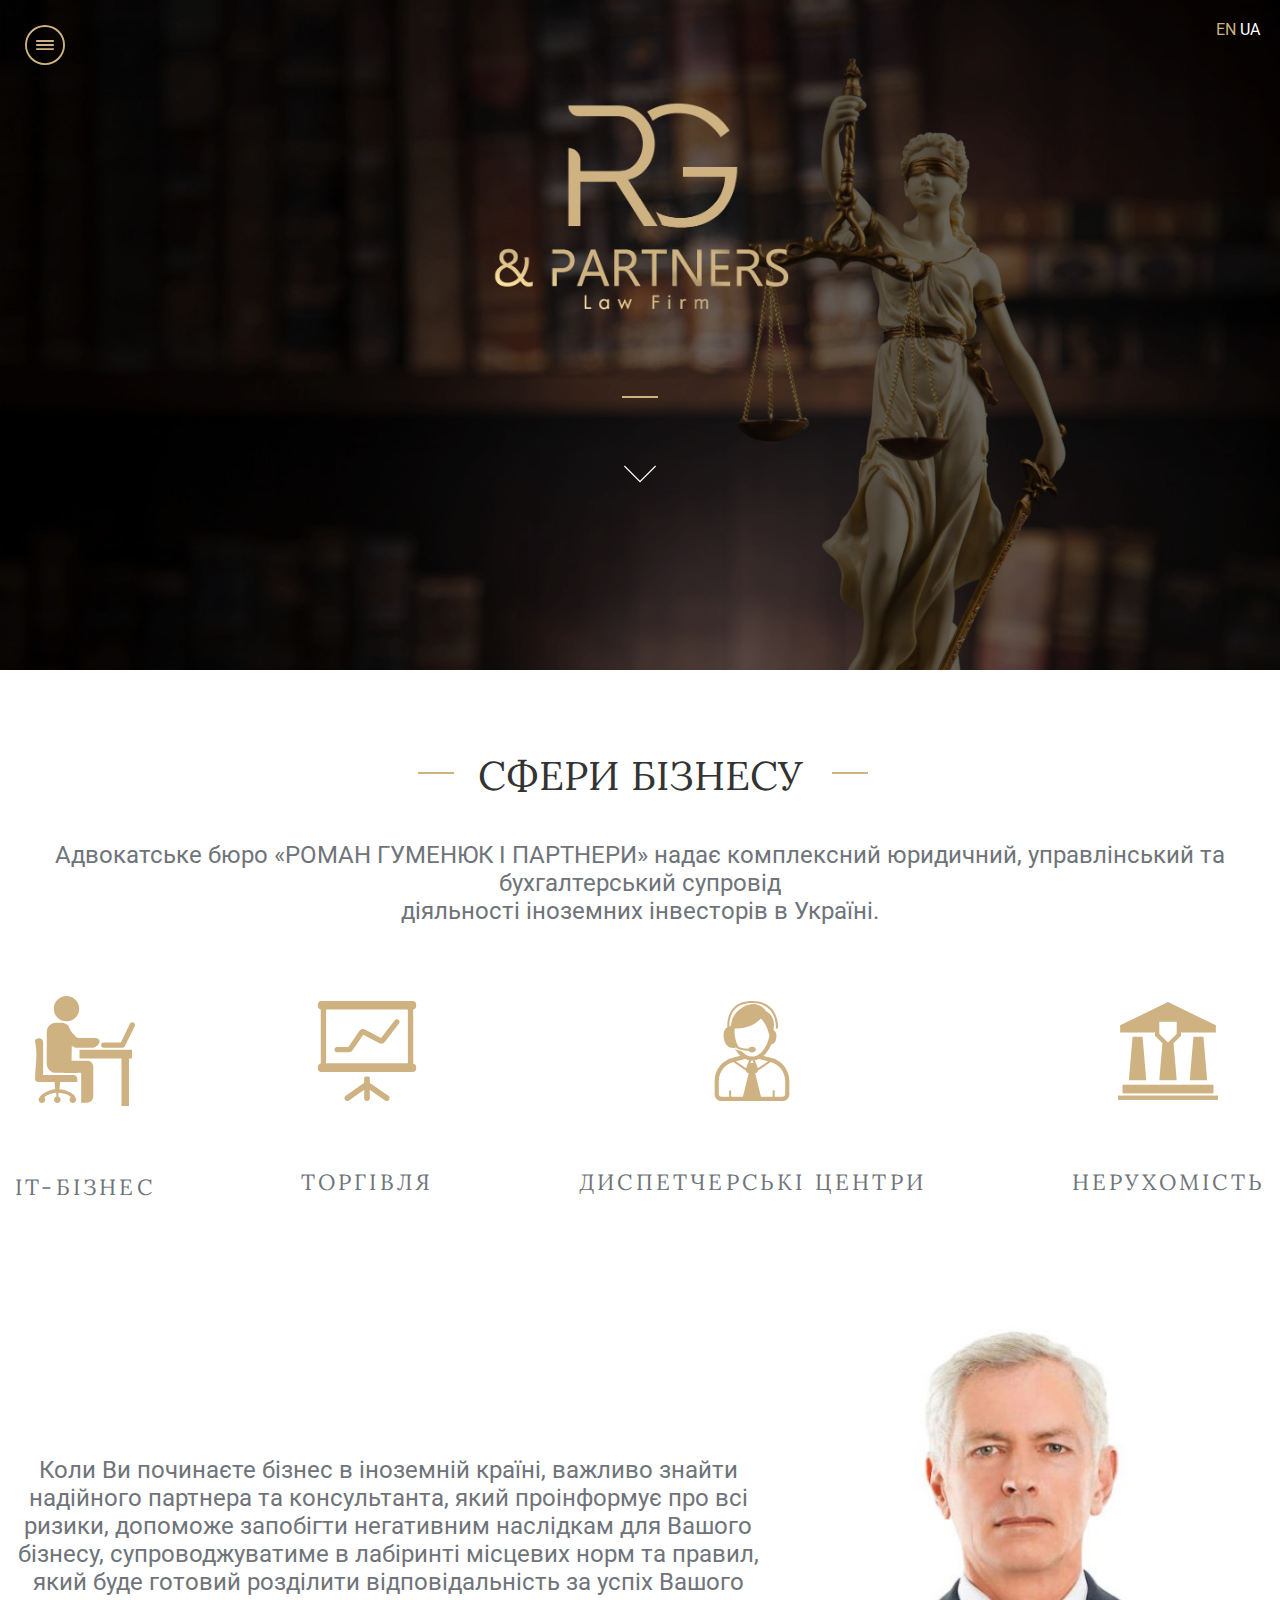
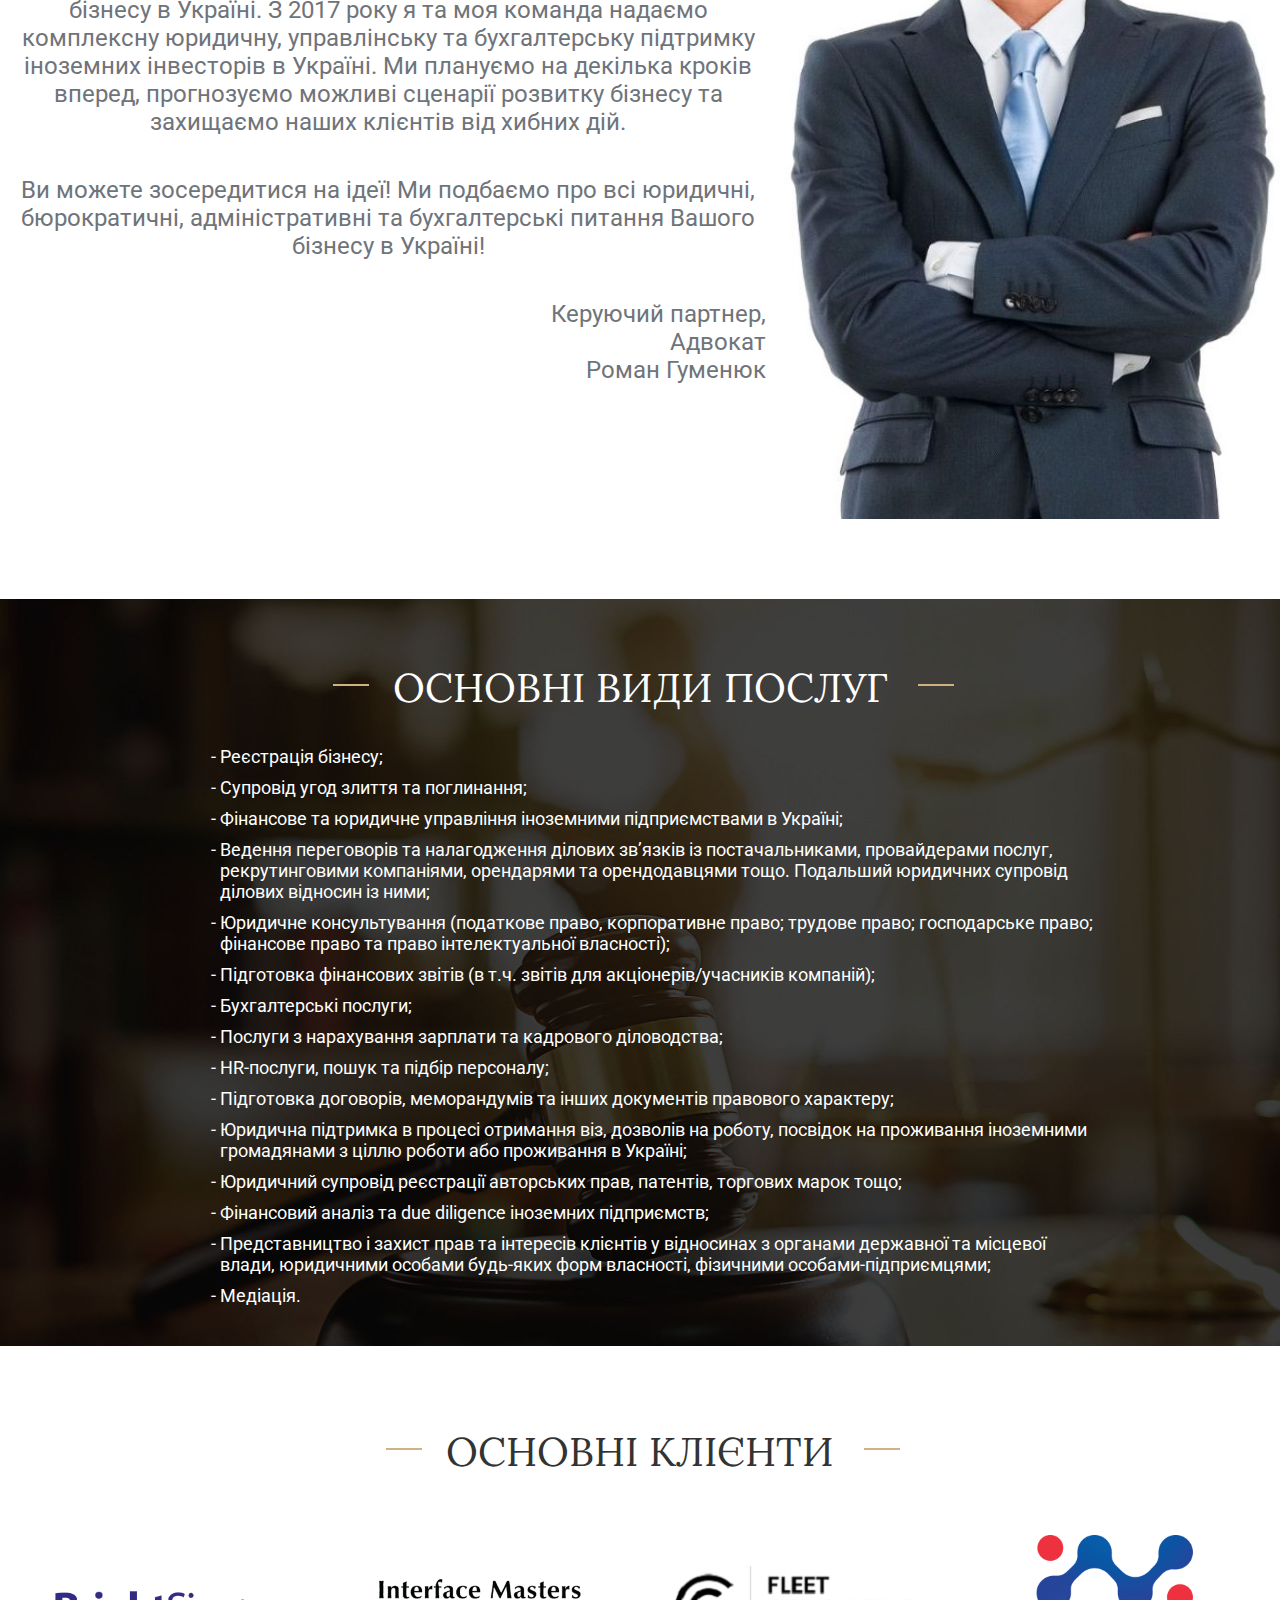
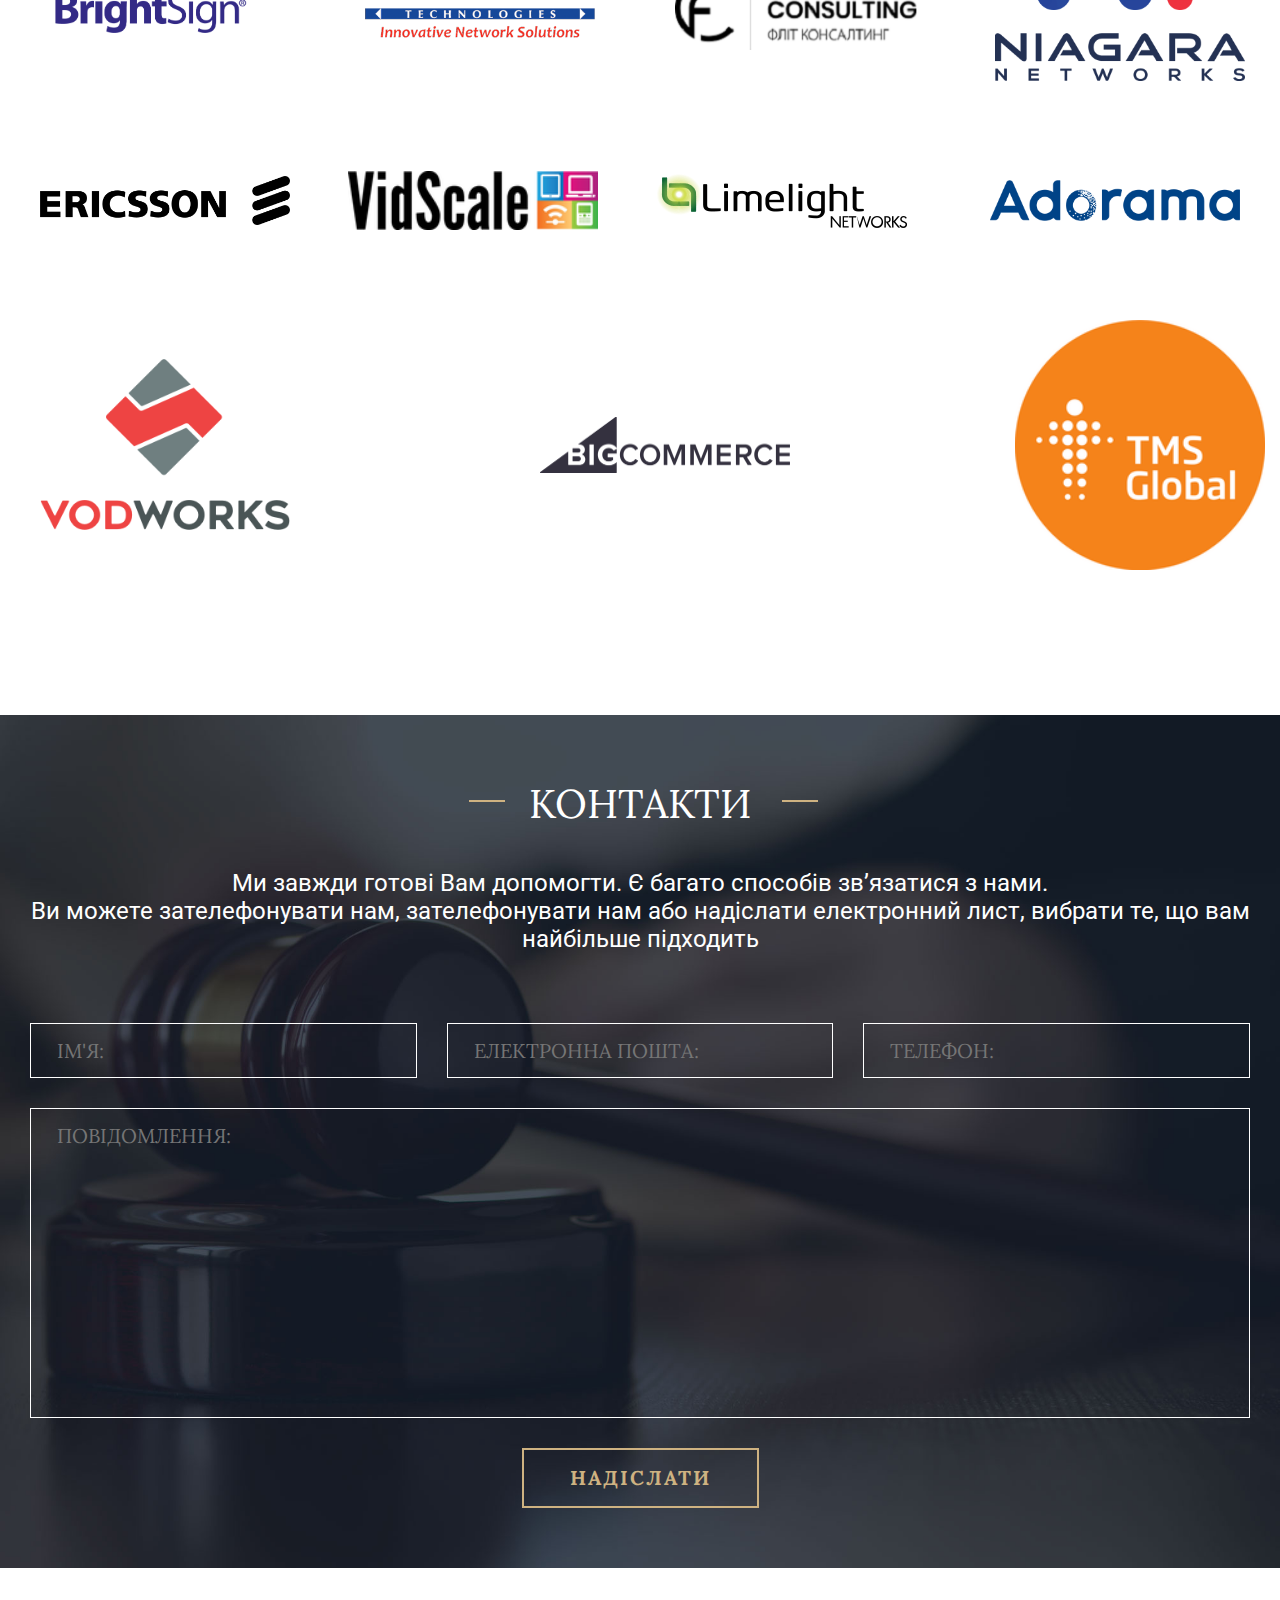
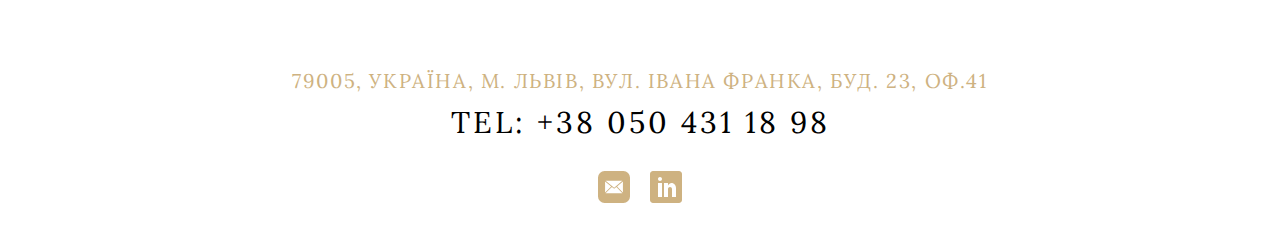
==== commit b4972b35: "fixed bugs" ====
--- a/ua.html
+++ b/ua.html
@@ -13,12 +13,12 @@
 
 <body>
     <header id="home">
+        <div class="switch-lang-link">
+            <a href="index.html">EN</a> <span>UA</span>
+        </div>
         <div class="header-logo">
             <img src="images/logo/1898_RG & PARTNERS-1-1.png" alt="RG & PARTNERS" width="100%">
         </div>
-        <!-- <h1 class="header-name"> RG&PARTNERS</h1> -->
-        <!-- <p class="header-description">Lorem ipsum dolor sit amet consectetur, adipisicing elit. Libero, excepturi
-            blanditiis sed nostrum magni </p> -->
         <div class="move-down">
             <a href="#practiceAreas">
                 <svg version="1.1" id="Capa_1" xmlns="http://www.w3.org/2000/svg" xmlns:xlink="http://www.w3.org/1999/xlink" x="0px" y="0px" viewBox="0 0 59.414 59.414" style="enable-background:new 0 0 59.414 59.414;" xml:space="preserve">
@@ -28,31 +28,29 @@
             </a>
         </div>
     </header>
+    <div class="menu-open" aria-label="Menu open" title="Menu open">
+        <svg xmlns="http://www.w3.org/2000/svg" data-name="Livello 1" id="Livello_1" viewBox="0 0 128 128"><title/>
+            <path fill="currentColor" d="M64,0a64,64,0,1,0,64,64A64.07,64.07,0,0,0,64,0Zm0,122a58,58,0,1,1,58-58A58.07,58.07,0,0,1,64,122Z"/>
+            <path fill="currentColor" d="M90,61H38a3,3,0,0,0,0,6H90a3,3,0,0,0,0-6Z"/>
+            <path fill="currentColor" d="M90,74H38a3,3,0,0,0,0,6H90a3,3,0,0,0,0-6Z"/>
+            <path fill="currentColor" d="M90,48H38a3,3,0,0,0,0,6H90a3,3,0,0,0,0-6Z"/>
+        </svg>
+    </div>
     <menu id="menu">
         <div class="menu-close" aria-label="Menu close" title="Menu close">
             <svg xmlns="http://www.w3.org/2000/svg" xmlns:xlink="http://www.w3.org/1999/xlink" version="1.1" id="Layer_1" x="0px" y="0px" viewBox="0 0 100.353 100.353" style="enable-background:new 0 0 100.353 100.353;" xml:space="preserve">
                 <path fill="currentColor" d="M68.28,71.726c-0.373,0-0.746-0.142-1.03-0.427L30.691,34.733c-0.569-0.569-0.569-1.491,0-2.06    s1.491-0.569,2.059,0L69.308,69.24c0.569,0.569,0.569,1.491,0,2.06C69.025,71.583,68.652,71.726,68.28,71.726z"/>
                 <path fill="currentColor" d="M31.721,71.726c-0.373,0-0.745-0.142-1.03-0.426c-0.569-0.569-0.569-1.491,0-2.06l36.567-36.567    c0.569-0.569,1.49-0.569,2.059,0c0.569,0.569,0.569,1.491,0,2.06L32.75,71.3C32.466,71.583,32.094,71.726,31.721,71.726z"/>
                 <path fill="currentColor" d="M50.008,100.004C22.433,100.004,0,77.576,0,50.008C0,22.434,22.433,0,50.008,0   C77.574,0,100,22.434,100,50.008C100,77.575,77.574,100.004,50.008,100.004z M50.008,2.912c-25.969,0-47.095,21.127-47.095,47.095   c0,25.962,21.127,47.083,47.095,47.083c25.96,0,47.079-21.122,47.079-47.083C97.088,24.039,75.968,2.912,50.008,2.912z"/>
-
                 </svg>
         </div>
-        <div class="menu-open" aria-label="Menu open" title="Menu open">
-            <svg xmlns="http://www.w3.org/2000/svg" data-name="Livello 1" id="Livello_1" viewBox="0 0 128 128"><title/>
-                <path fill="currentColor" d="M64,0a64,64,0,1,0,64,64A64.07,64.07,0,0,0,64,0Zm0,122a58,58,0,1,1,58-58A58.07,58.07,0,0,1,64,122Z"/>
-                <path fill="currentColor" d="M90,61H38a3,3,0,0,0,0,6H90a3,3,0,0,0,0-6Z"/>
-                <path fill="currentColor" d="M90,74H38a3,3,0,0,0,0,6H90a3,3,0,0,0,0-6Z"/>
-                <path fill="currentColor" d="M90,48H38a3,3,0,0,0,0,6H90a3,3,0,0,0,0-6Z"/>
-            </svg>
-        </div>
-
 
         <ul style="list-style-type:none" id="menuList">
             <li class="menu-list-item">
                 <a href="#home">Головна</a>
             </li>
             <li class="menu-list-item">
-                <a href="#practiceAreas">СФЕРИ БІЗНЕСУ</a>
+                <a href="#practiceAreas">Сфери бізнесу</a>
             </li>
             <li class="menu-list-item">
                 <a href="#aboutUs">Про нас</a>
@@ -65,10 +63,6 @@
             </li>
             <li class="menu-list-item">
                 <a href="#contacts">Контакти</a>
-            </li>
-
-            <li class="menu-list-item menu-list-item--last">
-                <a href="index.html">EN</a> <span>UA</span>
             </li>
         </ul>
     </menu>
@@ -140,11 +134,12 @@
             </div>
         </section>
         <section id="mainServices">
-            <h2>Основні види послуг</h2>
+            <h2>ОСНОВНІ ВИДИ ПОСЛУГ</h2>
 
             <ul style="list-style-type:'- ';max-width: 880px;margin: 0 auto;">
+                <li>Реєстрація бізнесу;</li>
                 <li>Супровід угод злиття та поглинання;</li>
-                <li>Фінансове та юридичне управління іноземними підприємства в Україні;</li>
+                <li>Фінансове та юридичне управління іноземними підприємствами в Україні;</li>
                 <li>Ведення переговорів та налагодження ділових зв’язків із постачальниками, провайдерами послуг, рекрутинговими компаніями, орендарями та орендодавцями тощо. Подальший юридичних супровід ділових відносин із ними;</li>
                 <li>Юридичне консультування (податкове право, корпоративне право; трудове право; господарське право; фінансове право та право інтелектуальної власності);</li>
                 <li>Підготовка фінансових звітів (в т.ч. звітів для акціонерів/учасників компаній);</li>
@@ -161,7 +156,7 @@
             </ul>
         </section>
         <section id="mainClients">
-            <h2>Основні клієнти</h2>
+            <h2>ОСНОВНІ КЛІЄНТИ</h2>
             <div class="content">
                 <div class="item-content">
                     <img class="logo-image" src="images/logo/brightsign.png" alt="Brightsign" title="Brightsign" aria-label="Brightsign">
@@ -206,7 +201,7 @@
     <footer>
         <section id="contacts">
             <h2>КОНТАКТИ</h2>
-            <p>Ми завжди готові вам допомогти. Є багато способів зв’язатися з нами. <br> Ви можете зателефонувати нам, зателефонувати нам або надіслати електронний лист, вибрати те, що вам найбільше підходить</p>
+            <p>Ми завжди готові Вам допомогти. Є багато способів зв’язатися з нами. <br> Ви можете зателефонувати нам, зателефонувати нам або надіслати електронний лист, вибрати те, що вам найбільше підходить</p>
             <form class="form" action="https://formsubmit.co/saldanroman@gmail.com" method="POST" target="_blank">
 
                 <div class="form-input-wrapper">
--- a/style/index.css
+++ b/style/index.css
@@ -18,7 +18,7 @@
     margin: 0;
     padding: 0;
 }
-
+/* TOOLTIP */
 .tooltip {
     position: relative;
 }
@@ -53,36 +53,31 @@
 /* menu */
 
 menu {
-    width: 0;
     height: 100%;
     padding: 0;
     margin: 0;
-    transition: .4s;
+    transition: .3s;
     position: fixed;
     background-color: var(--transperant-color);
     top: 0;
+    right: 0;
+    bottom: 0;
     left: 0;
     display: flex;
     flex-direction: column;
-    justify-content: center;
+    /* justify-content: center; */
+    transform: translateX(-100%);
 }
 
 #menuList {
-    display: none;
-    flex-direction: column;
+    display: flex;
+    flex-direction: column;
+    padding: 0;
+    margin-left: 25px;
 }
 
 .menu-list-item {
     margin: 20px 0;
-}
-
-.menu-list-item--last {
-    position: absolute;
-    bottom: 0;
-}
-
-.menu-list-item--last span {
-    color: var(--white-color);
 }
 
 menu a {
@@ -98,7 +93,7 @@
 
 .menu-open {
     border-radius: 50%;
-    position: absolute;
+    position: fixed;
     top: 0;
     left: 0;
     margin: 25px;
@@ -115,10 +110,6 @@
 }
 
 .menu-close {
-    display: none;
-    position: absolute;
-    top: 0;
-    left: 0;
     margin: 25px;
     width: 40px;
     height: 40px;
@@ -130,8 +121,7 @@
     color: var(--white-color);
     transition: .3s;
 }
-
-
+/**/
 
 /* FORM */
 .form {
@@ -207,12 +197,30 @@
     background-color: var(--white-color);
     border-color: var(--white-color);
 }
-
 /**/
 
 img {
     width: 100%
 }
+
+/* SWITCH LANG LINK */
+.switch-lang-link {
+    position: absolute;
+    top: 0;
+    right: 0;
+    margin: 20px;
+}
+
+.switch-lang-link a {
+    text-decoration: none;
+    color: var(--main-color);
+}
+
+.switch-lang-link a:hover {
+    color: var(--white-color);
+    text-shadow: 0 0 1px var(--black-color);
+}
+/**/
 
 .move-down {
     border-top: 2px solid var(--main-color);
@@ -343,6 +351,7 @@
 
 .logo-image {
     max-width: 250px;
+    margin: 25px;
 }
 
 #contacts {
@@ -412,22 +421,19 @@
     menu {
         flex-direction: row;
         height: 100px;
+        align-items: center;
     }
 
     #menuList {
         align-items: center;
         flex-direction: row;
+        margin-left: auto;
+        margin-right: auto;
     }
 
     
     .menu-list-item {
         margin: 10px;
-    }
-
-    .menu-list-item--last {
-        bottom: unset;
-        right: 0;
-        margin: 20px;
     }
 
     menu a {
@@ -497,10 +503,6 @@
         width: 40%;
     }
 
-    .logo-image {
-        max-width: 250px;
-    }
-
     .info-phone-number {
         font-size: 30px;
     }
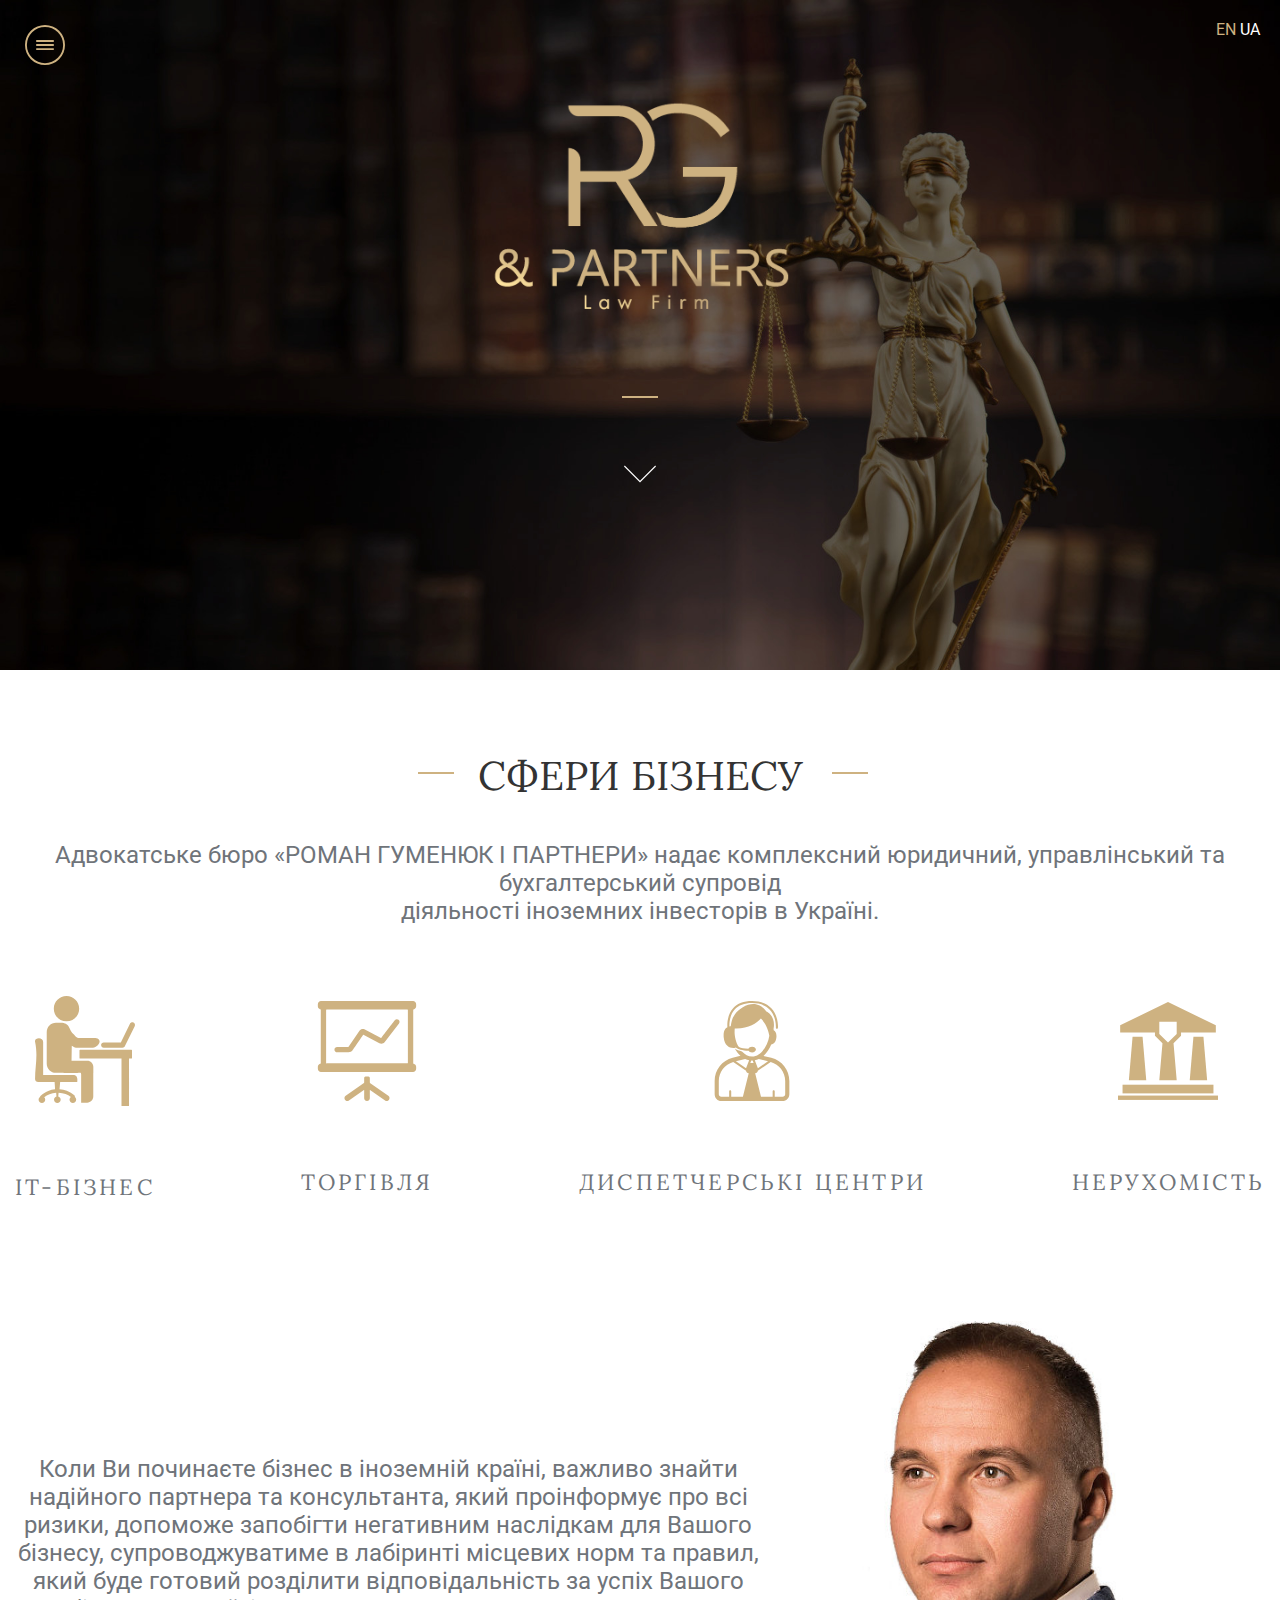
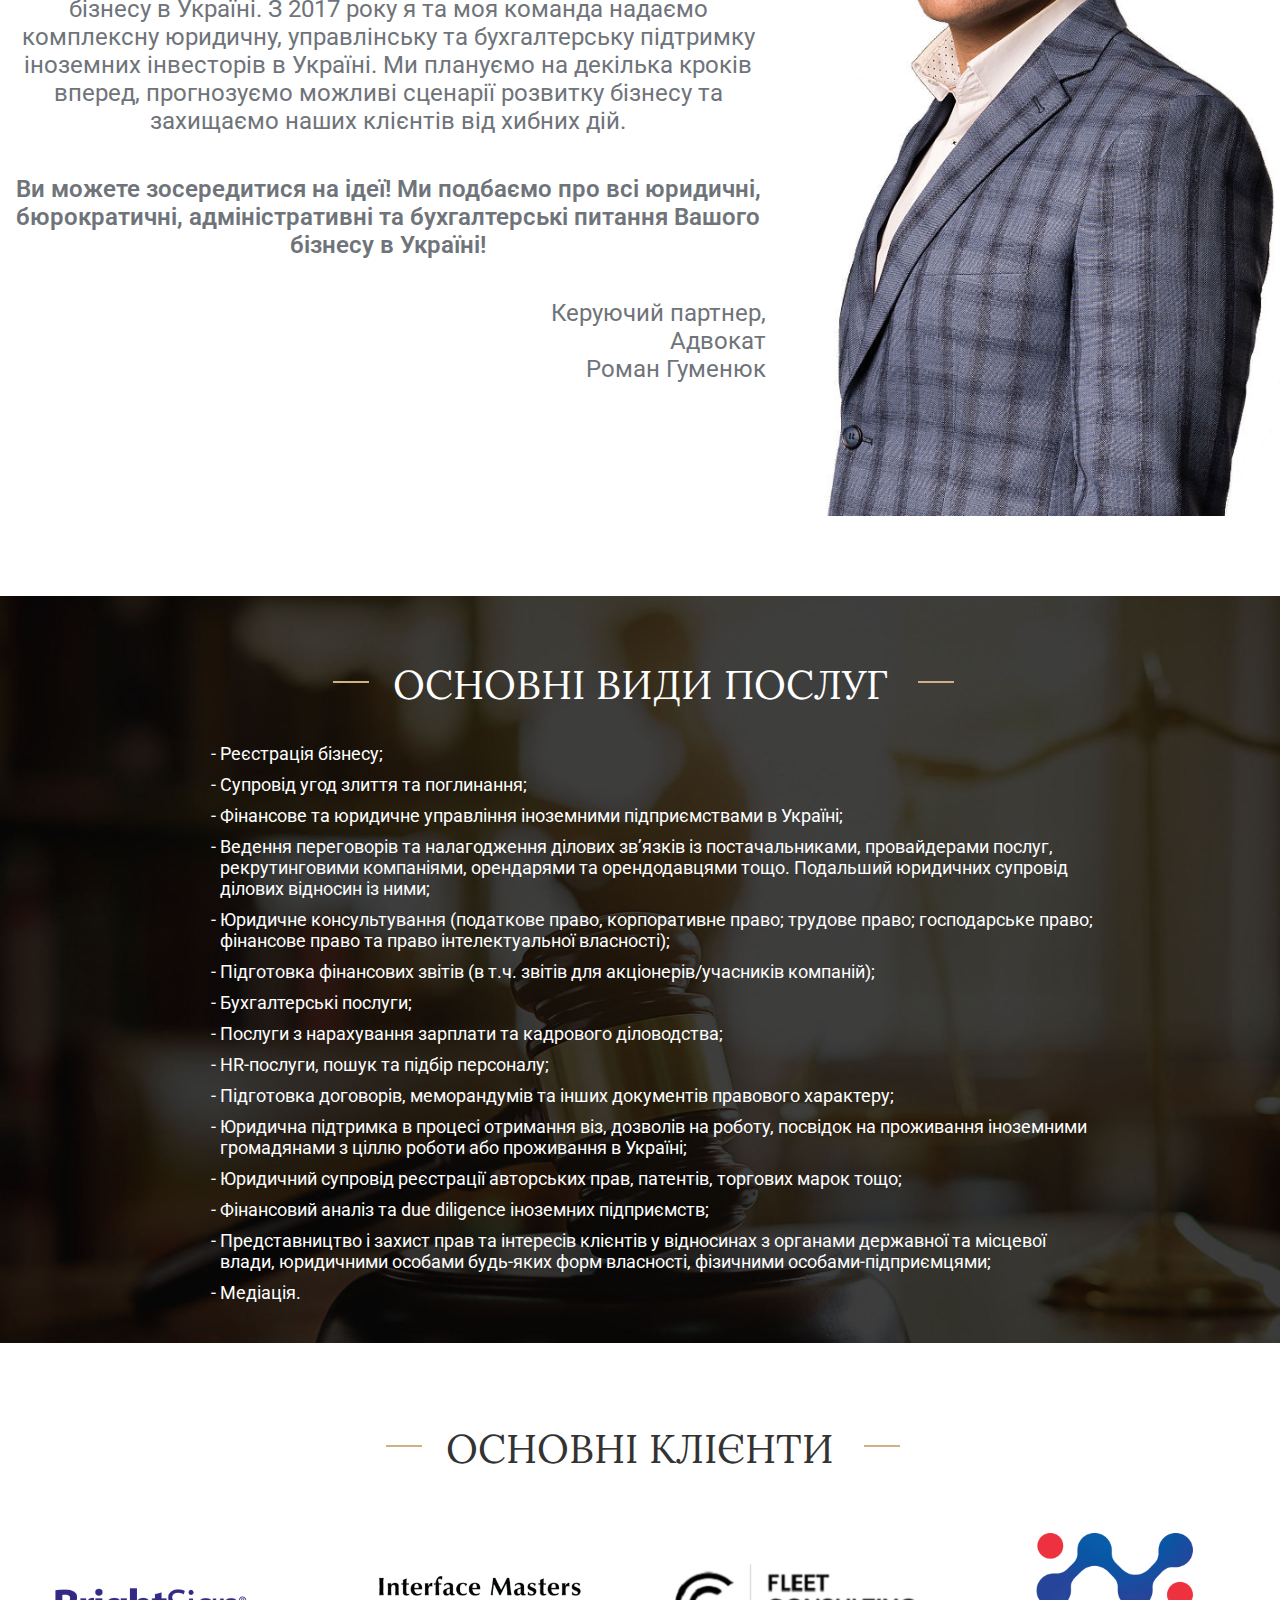
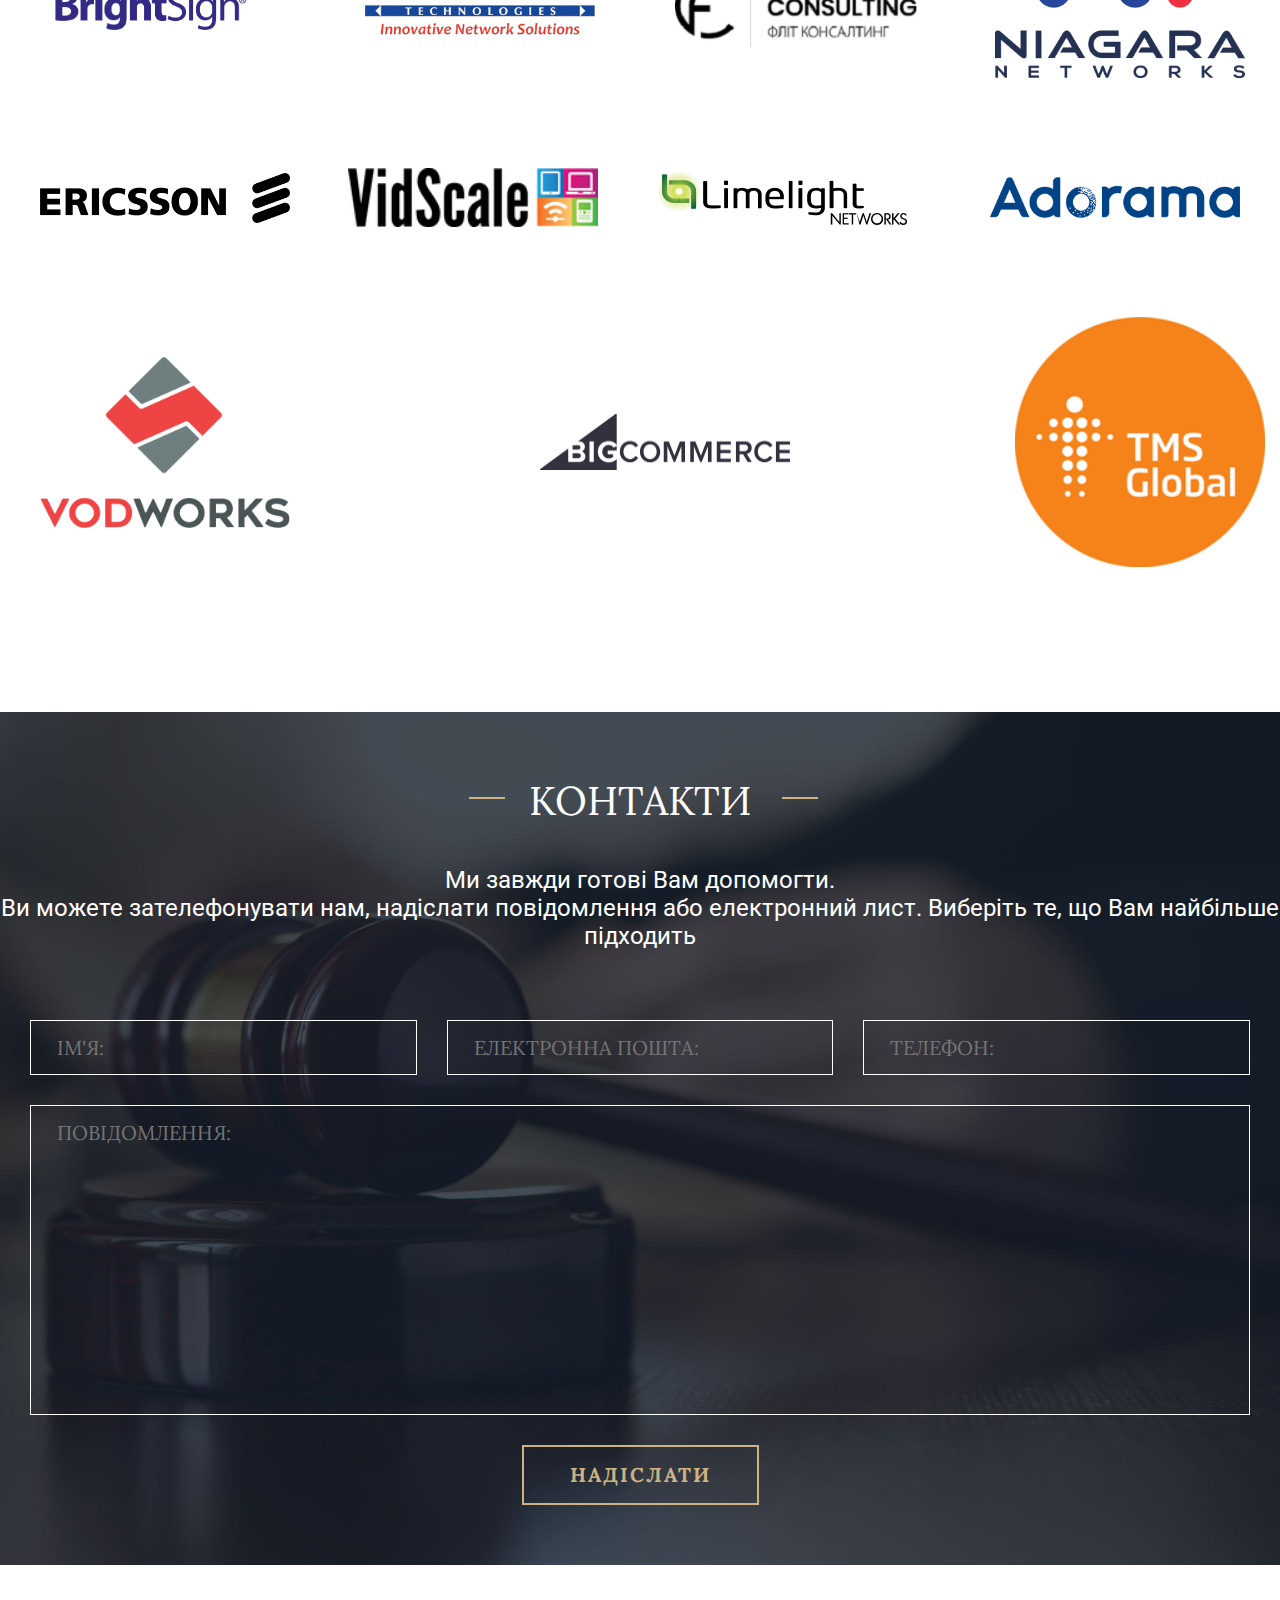
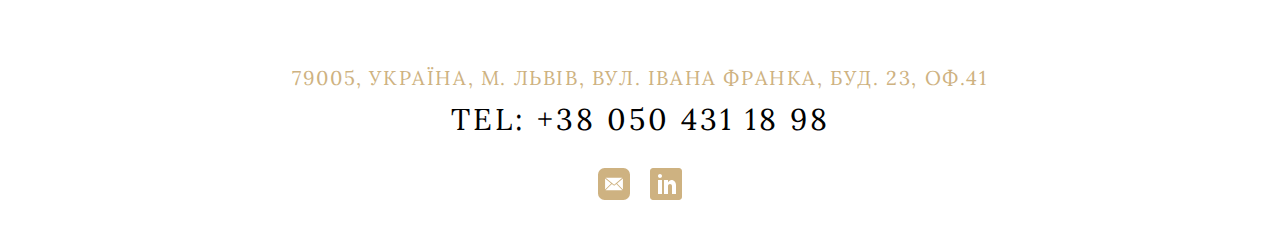
==== commit d353fc02: "updated photo & text" ====
--- a/ua.html
+++ b/ua.html
@@ -124,7 +124,7 @@
                         та правил, який буде готовий розділити відповідальність за успіх Вашого бізнесу в Україні. З 2017 року я та моя команда надаємо комплексну юридичну, управлінську та бухгалтерську підтримку іноземних інвесторів в Україні. Ми плануємо
                         на декілька кроків вперед, прогнозуємо можливі сценарії розвитку бізнесу та захищаємо наших клієнтів від хибних дій.
                     </p>
-                    <p>Ви можете зосередитися на ідеї! Ми подбаємо про всі юридичні, бюрократичні, адміністративні та бухгалтерські питання Вашого бізнесу в Україні!</p>
+                    <p style="font-weight: 600;">Ви можете зосередитися на ідеї! Ми подбаємо про всі юридичні, бюрократичні, адміністративні та бухгалтерські питання Вашого бізнесу в Україні!</p>
                     <p style="text-align: right;"> Керуючий партнер,<br> Адвокат <br> Роман Гуменюк </p>
 
                 </div>
@@ -201,7 +201,7 @@
     <footer>
         <section id="contacts">
             <h2>КОНТАКТИ</h2>
-            <p>Ми завжди готові Вам допомогти. Є багато способів зв’язатися з нами. <br> Ви можете зателефонувати нам, зателефонувати нам або надіслати електронний лист, вибрати те, що вам найбільше підходить</p>
+            <p>Ми завжди готові Вам допомогти. <br> Ви можете зателефонувати нам, надіслати повідомлення або електронний лист. Виберіть те, що Вам найбільше підходить</p>
             <form class="form" action="https://formsubmit.co/saldanroman@gmail.com" method="POST" target="_blank">
 
                 <div class="form-input-wrapper">
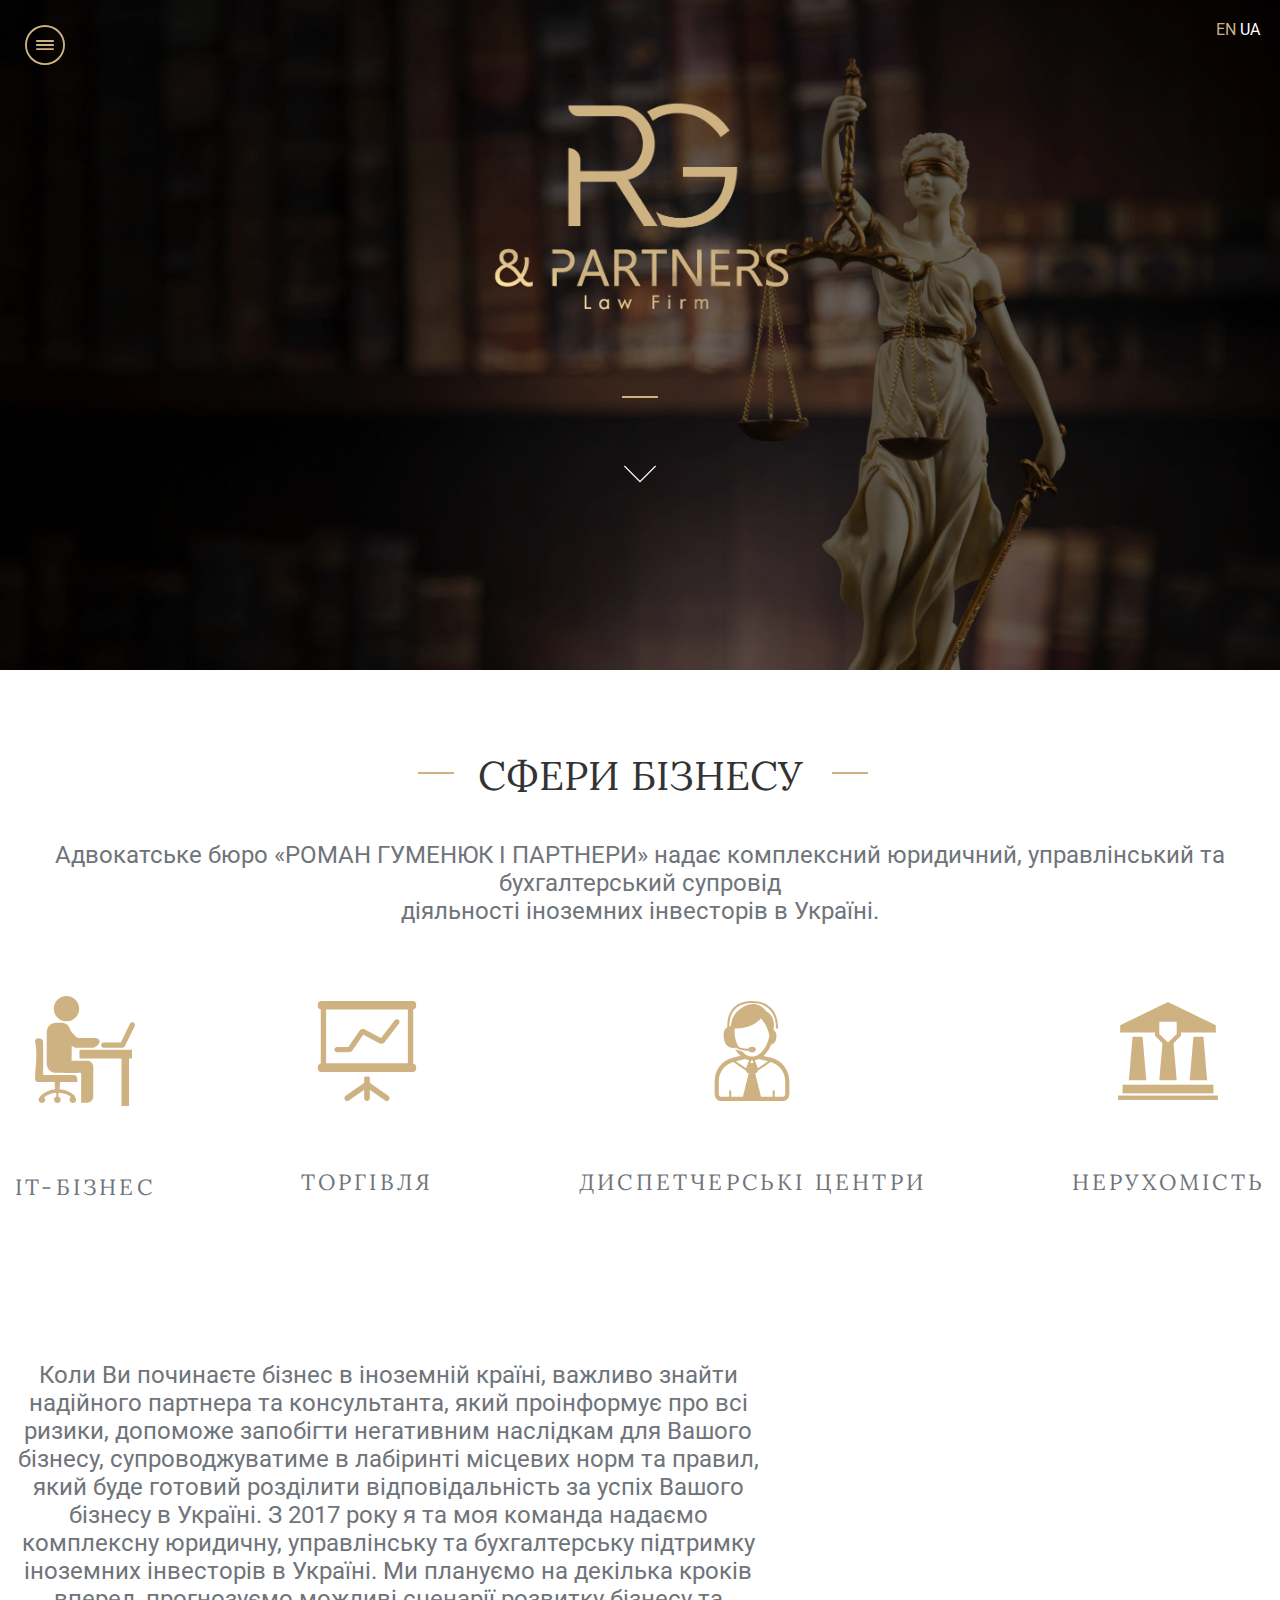
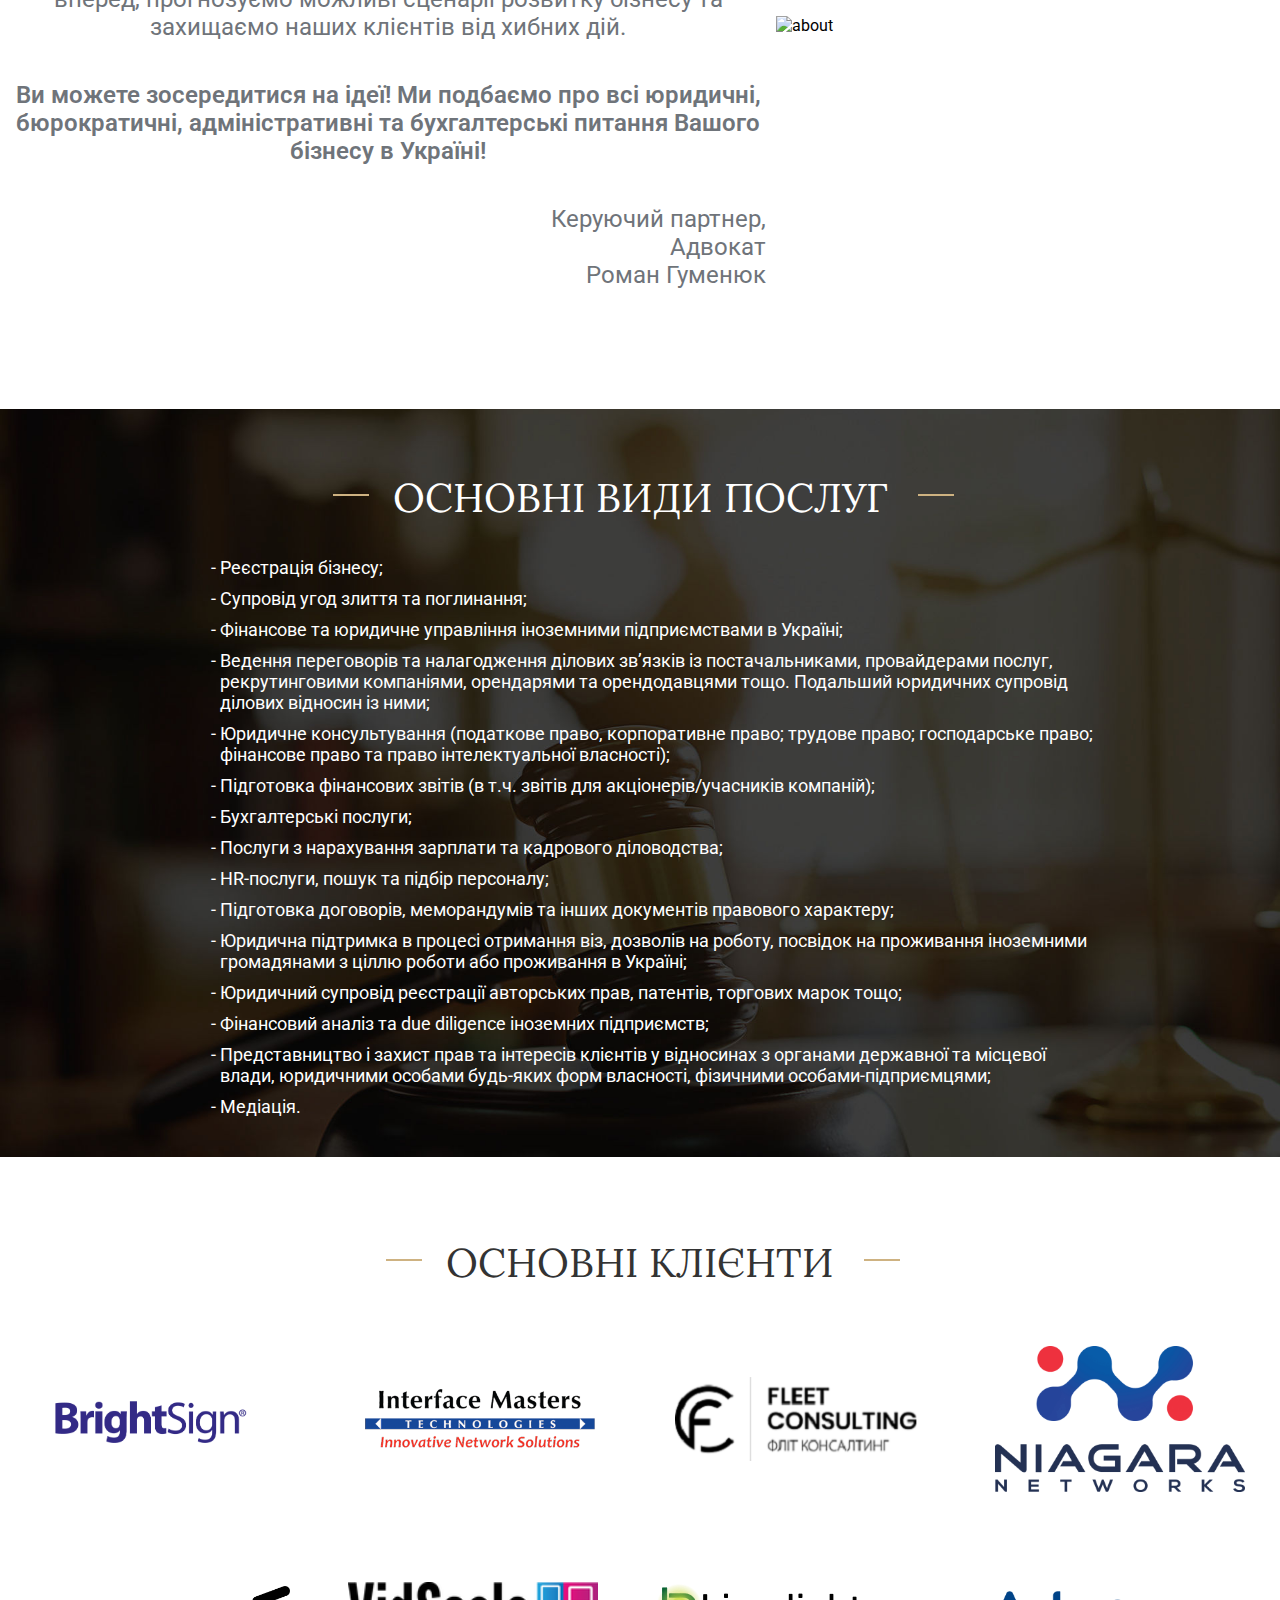
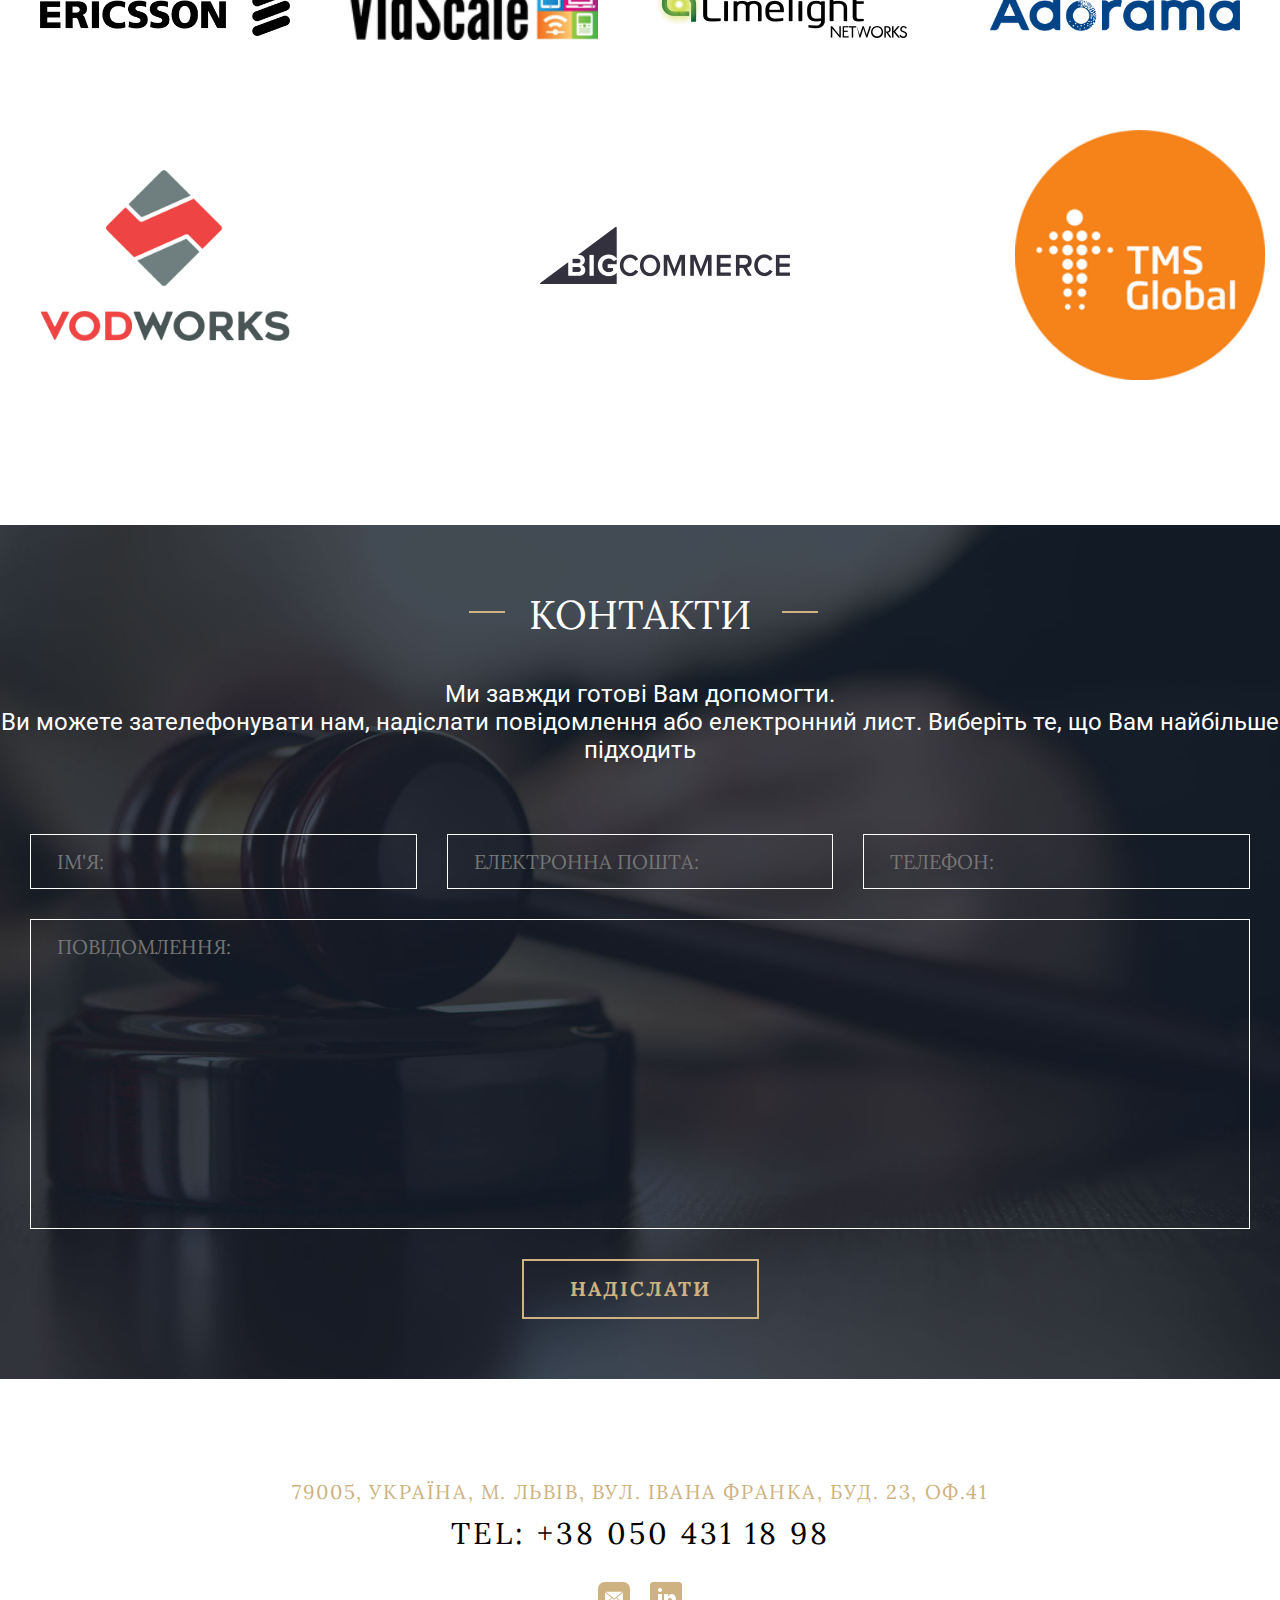
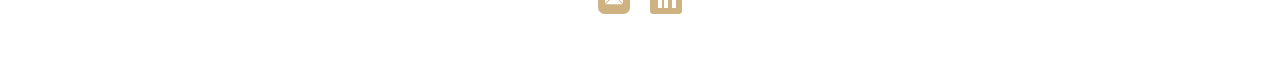
==== commit cafc8e80: "fixed photo" ====
--- a/ua.html
+++ b/ua.html
@@ -129,7 +129,7 @@
 
                 </div>
                 <div class="about-img">
-                    <img src="images/about.jpg" alt="about">
+                    <img src="images/aboutUs.jpg" alt="about">
                 </div>
             </div>
         </section>
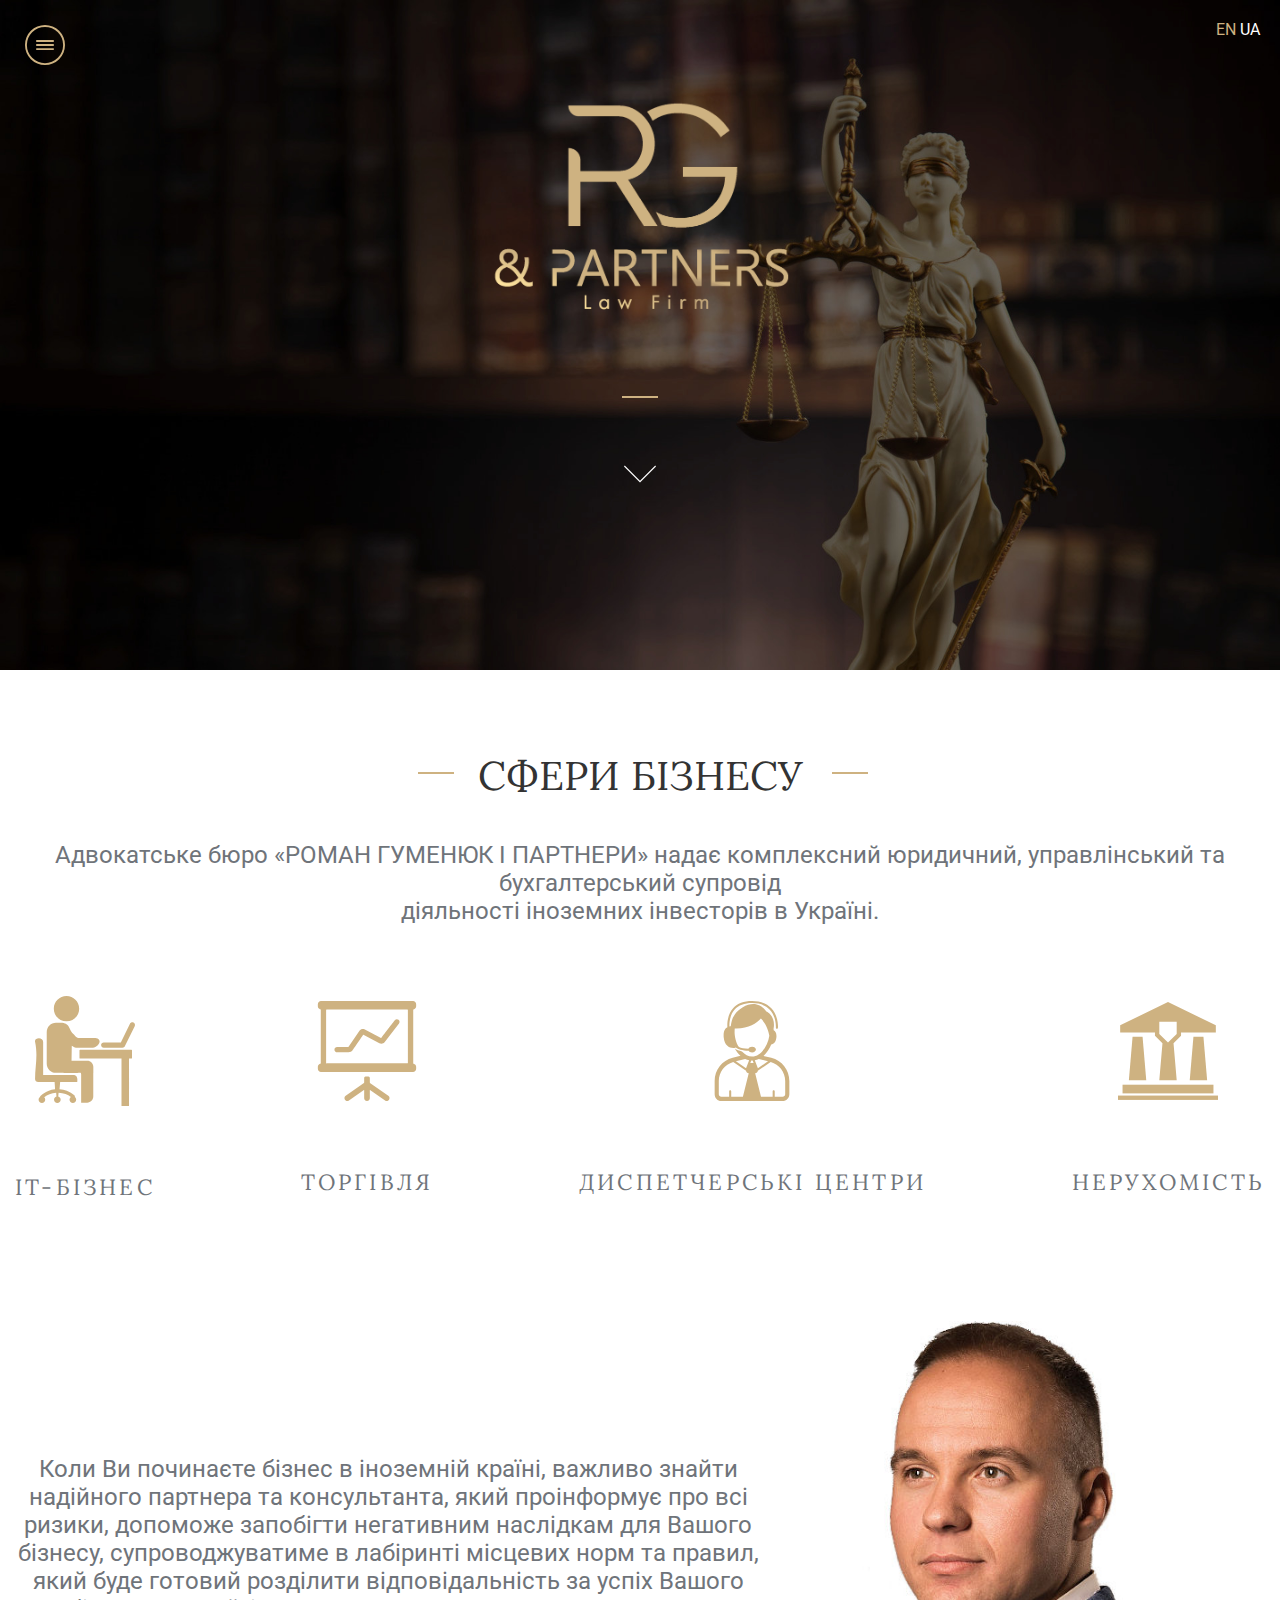
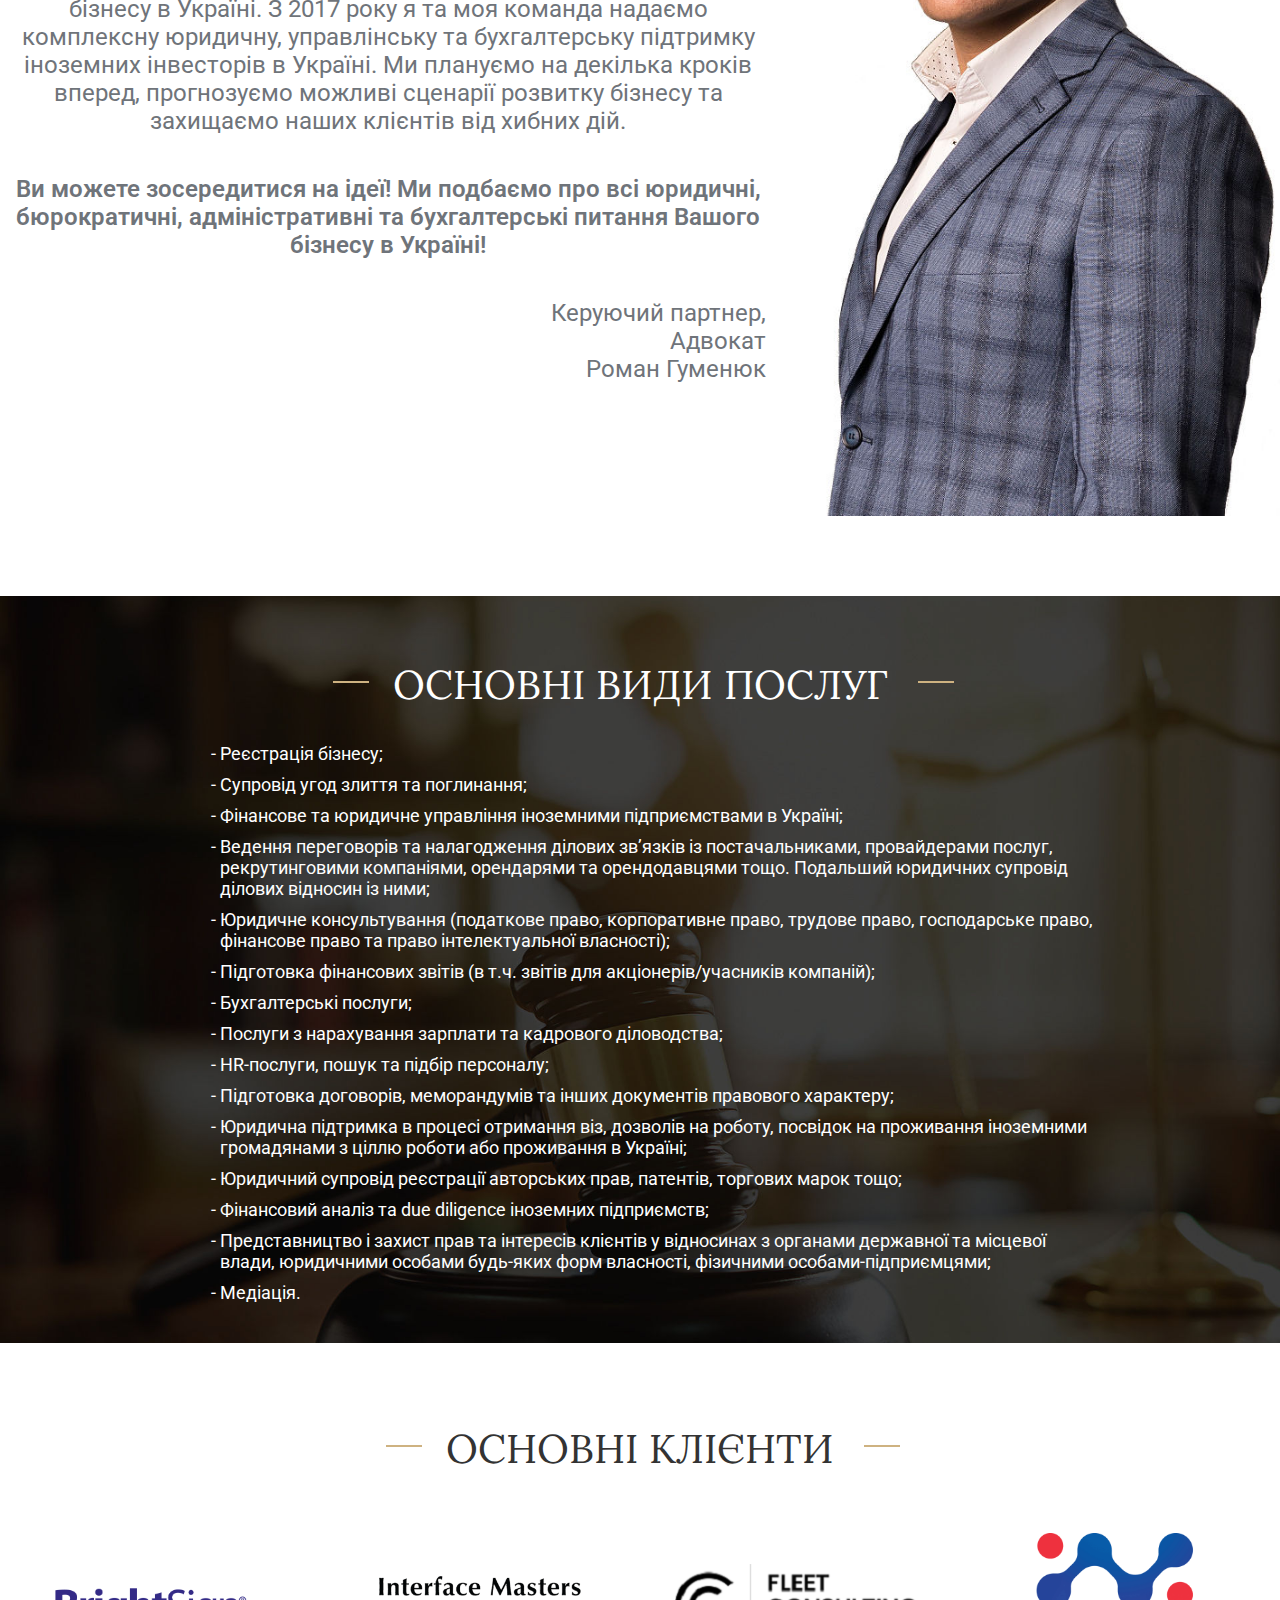
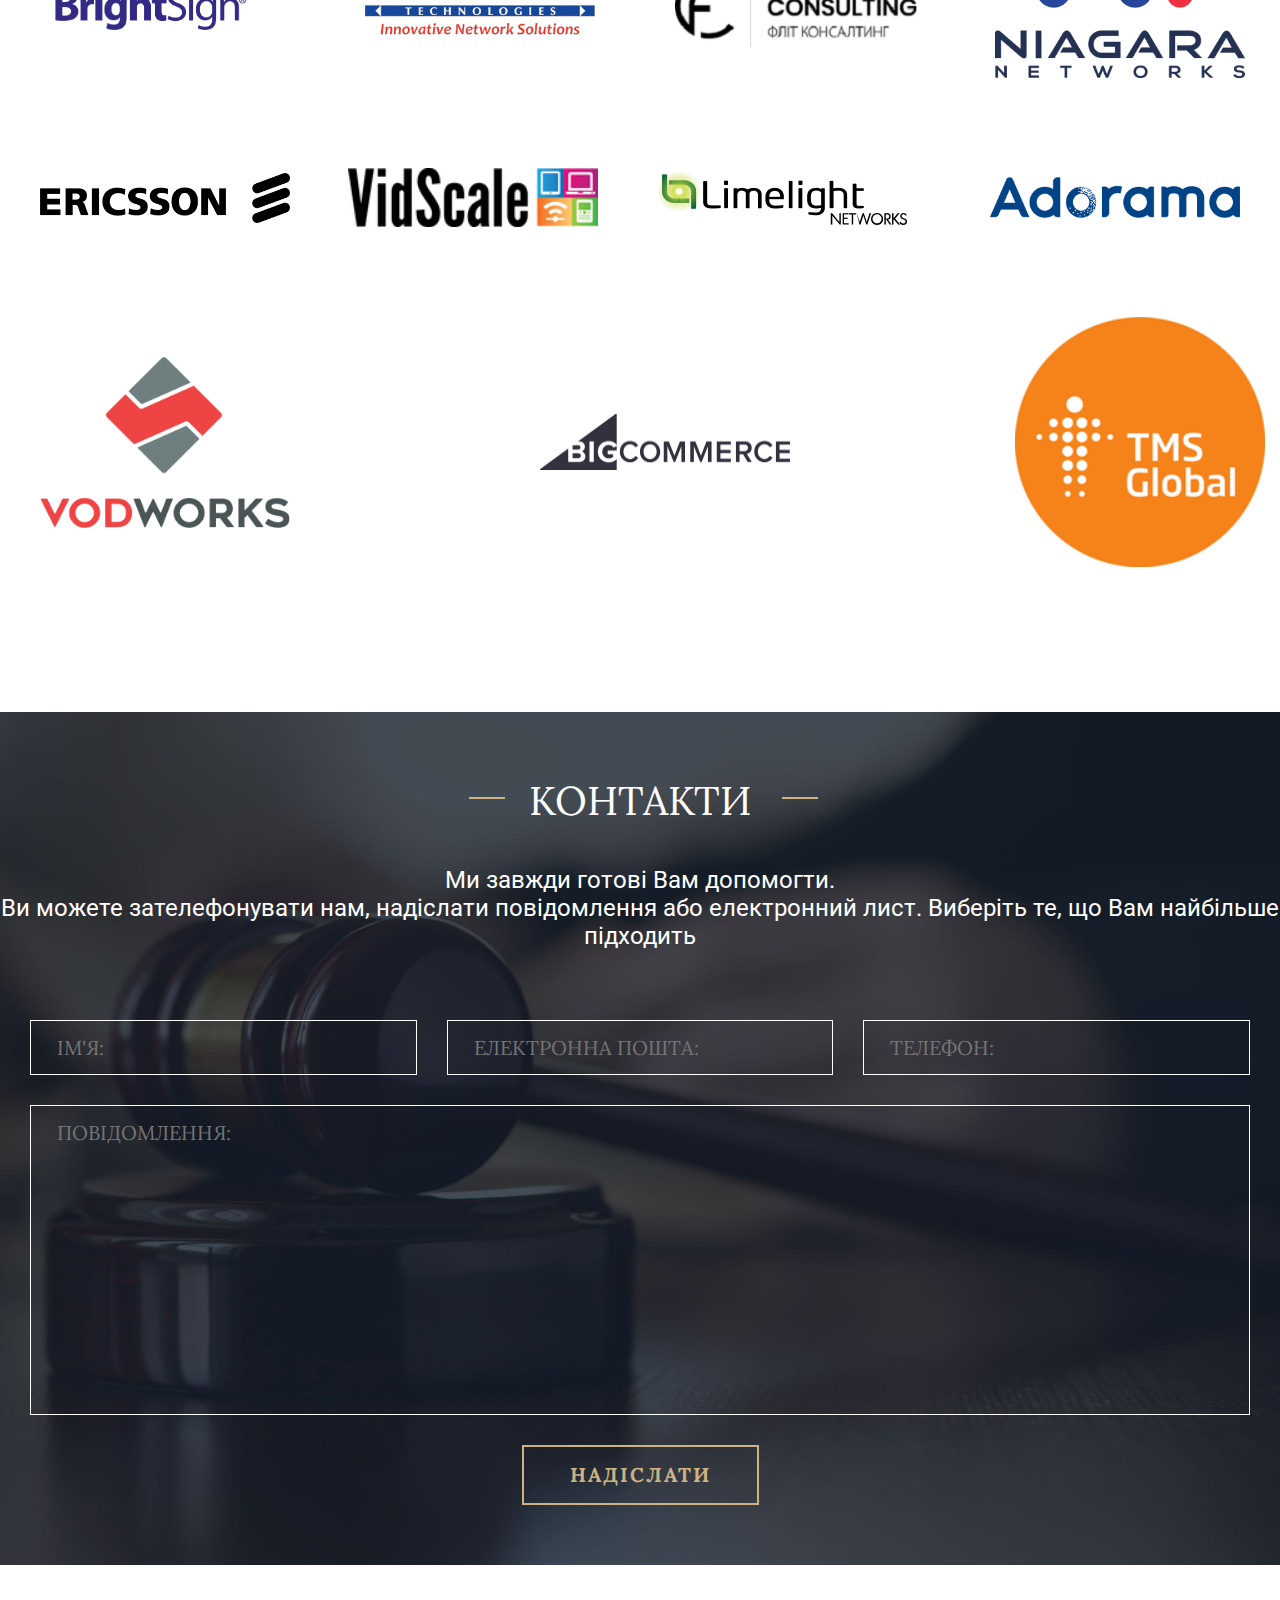
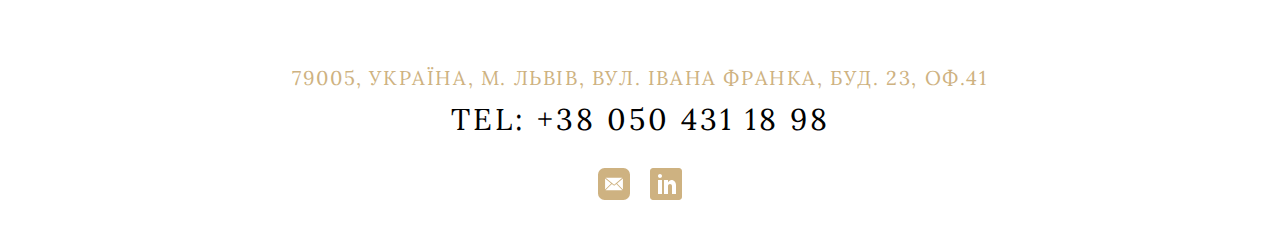
==== commit f93a30f1: "edited some mistakes in the text" ====
--- a/ua.html
+++ b/ua.html
@@ -141,7 +141,7 @@
                 <li>Супровід угод злиття та поглинання;</li>
                 <li>Фінансове та юридичне управління іноземними підприємствами в Україні;</li>
                 <li>Ведення переговорів та налагодження ділових зв’язків із постачальниками, провайдерами послуг, рекрутинговими компаніями, орендарями та орендодавцями тощо. Подальший юридичних супровід ділових відносин із ними;</li>
-                <li>Юридичне консультування (податкове право, корпоративне право; трудове право; господарське право; фінансове право та право інтелектуальної власності);</li>
+                <li>Юридичне консультування (податкове право, корпоративне право, трудове право, господарське право, фінансове право та право інтелектуальної власності);</li>
                 <li>Підготовка фінансових звітів (в т.ч. звітів для акціонерів/учасників компаній);</li>
                 <li>Бухгалтерські послуги;</li>
                 <li>Послуги з нарахування зарплати та кадрового діловодства;</li>
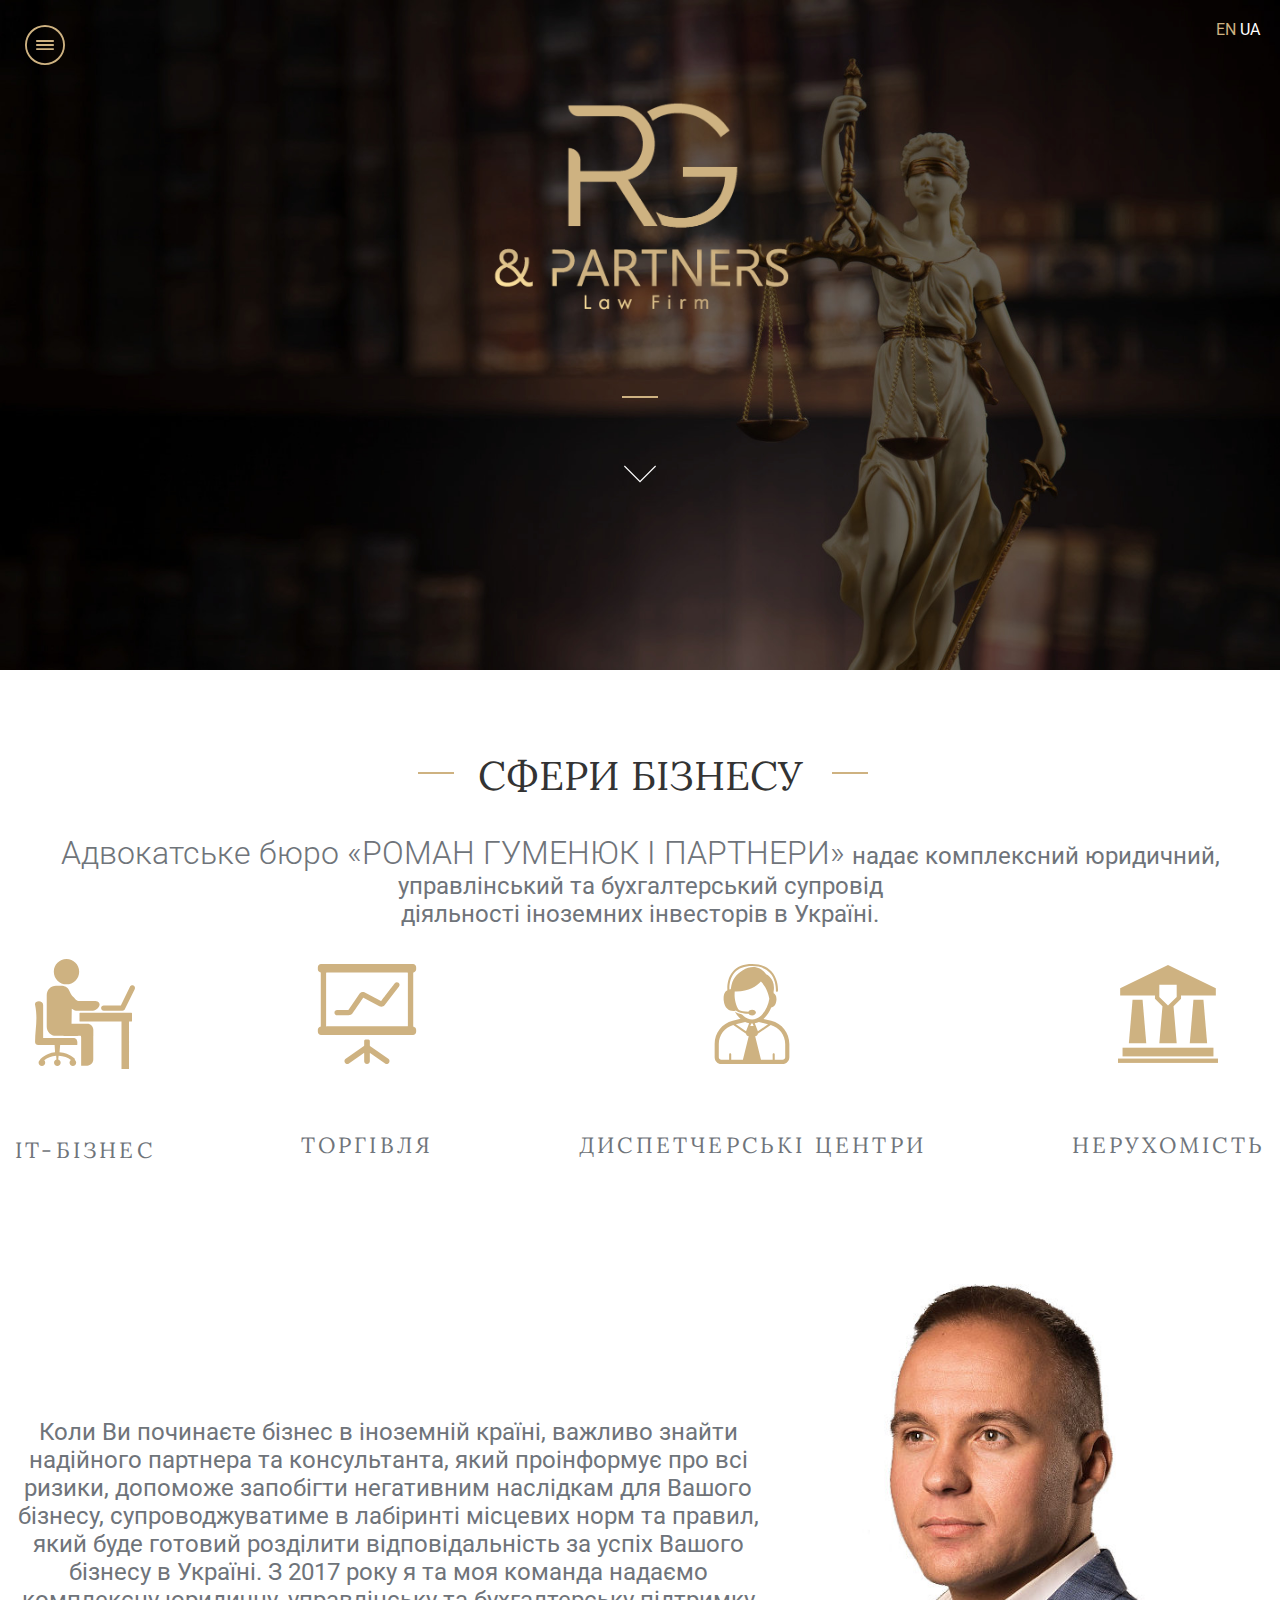
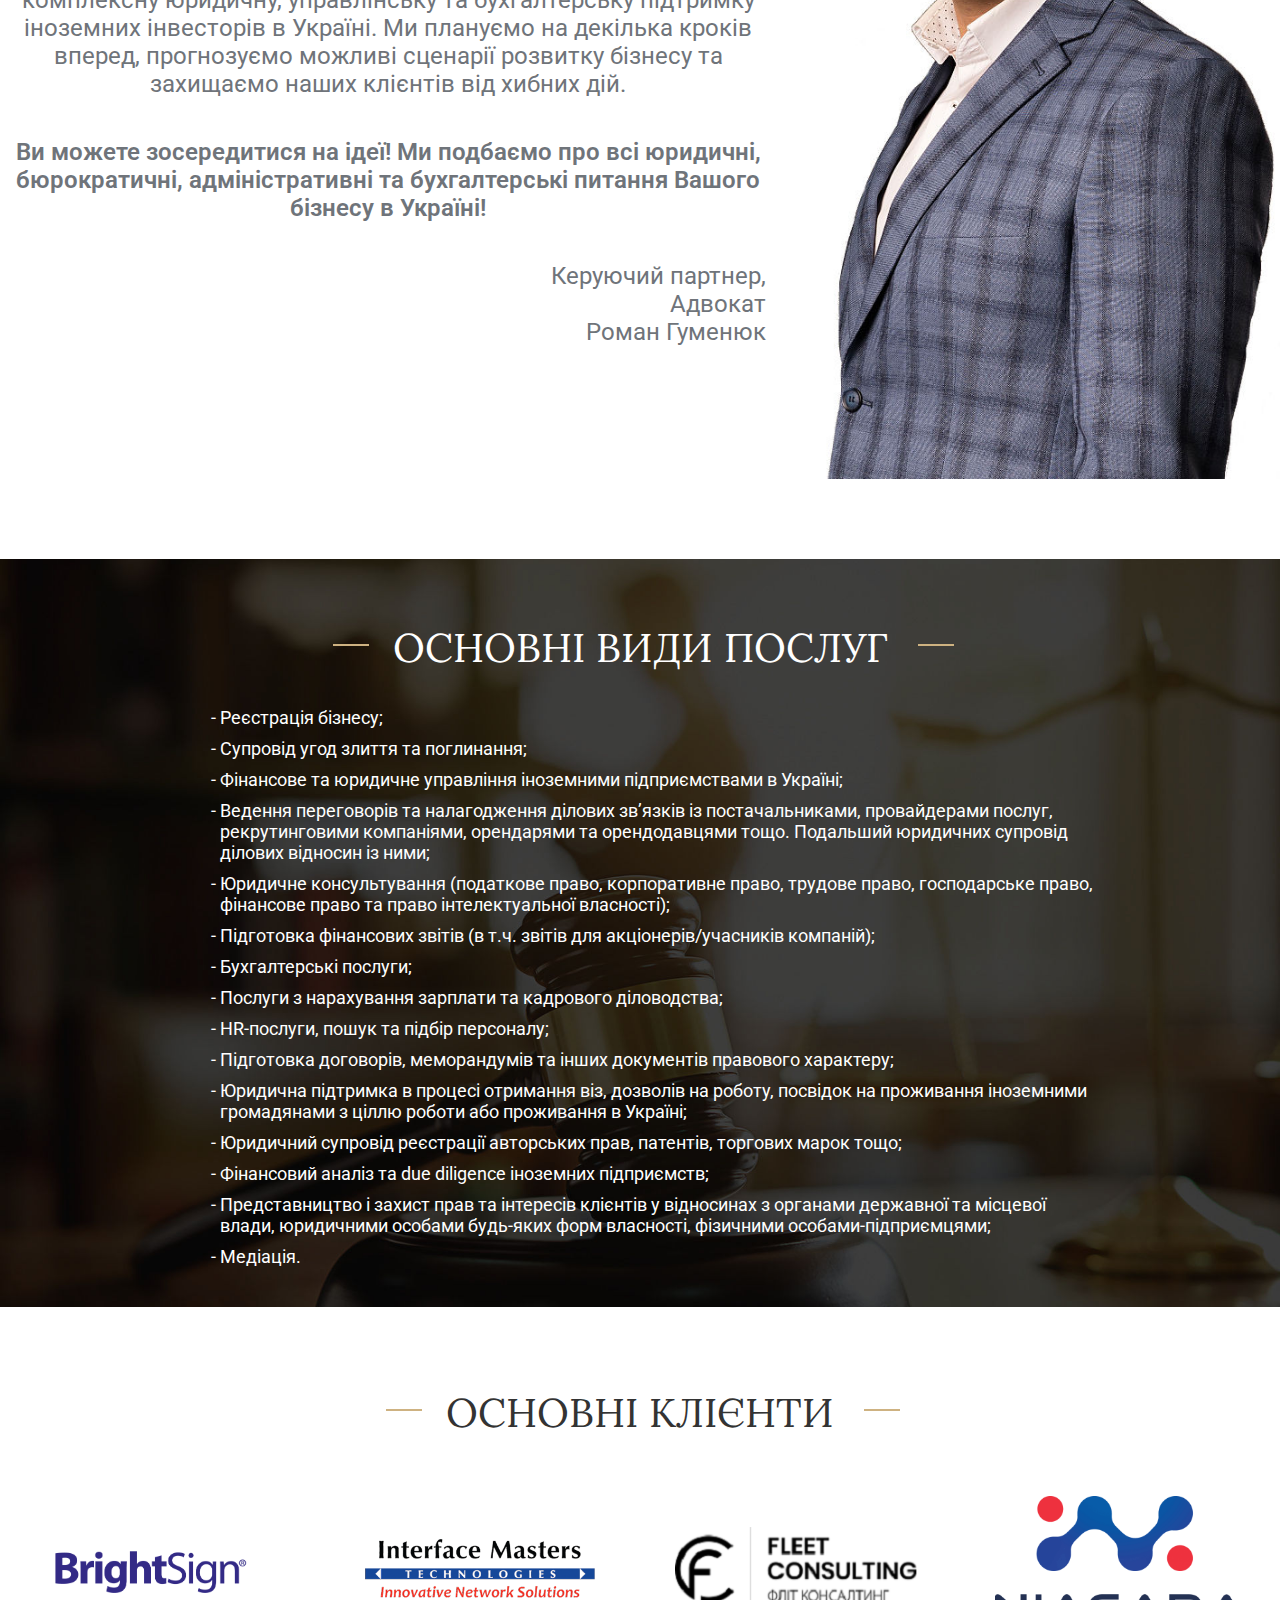
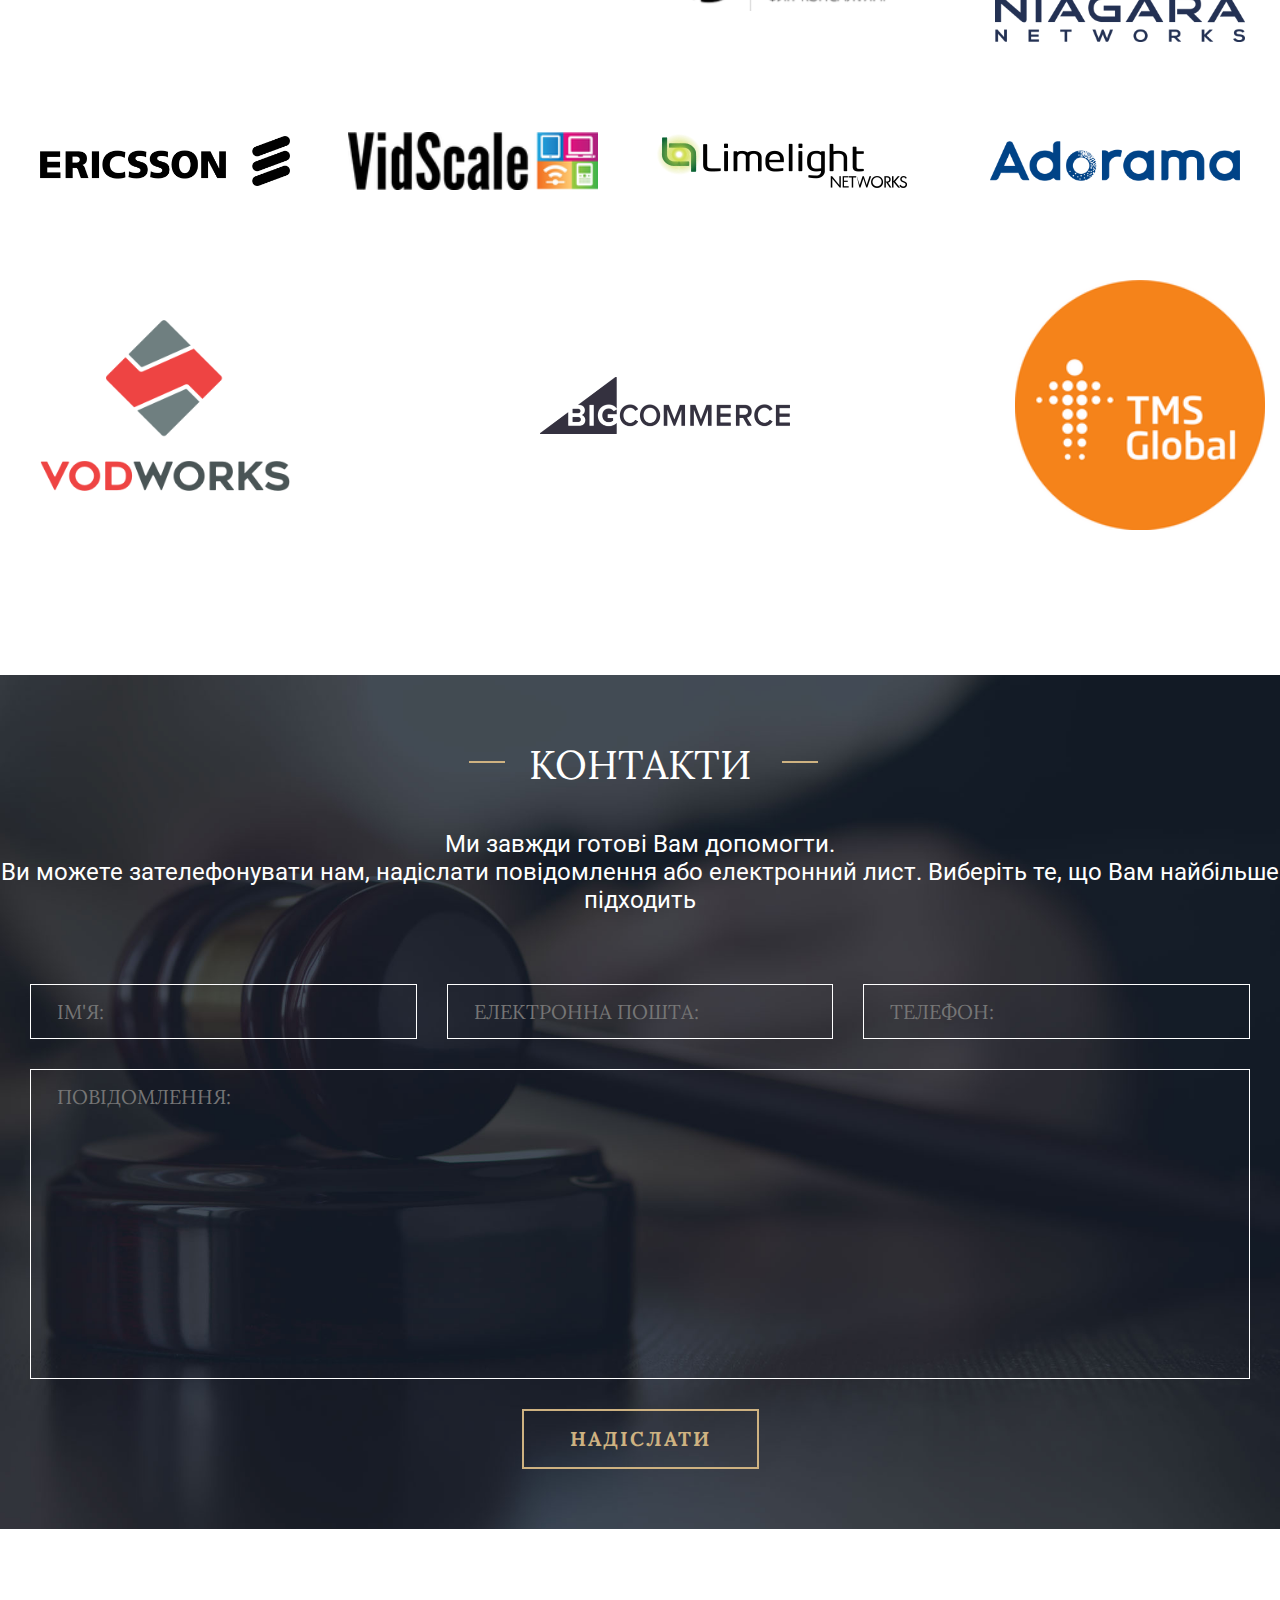
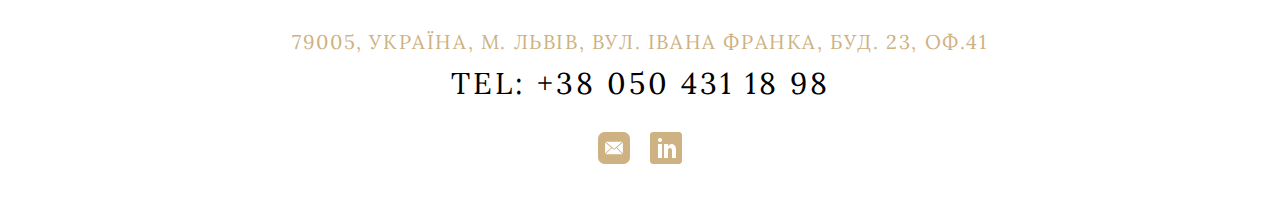
==== commit 928035dd: "added h1 tag & styled as usual text" ====
--- a/ua.html
+++ b/ua.html
@@ -17,7 +17,7 @@
             <a href="index.html">EN</a> <span>UA</span>
         </div>
         <div class="header-logo">
-            <img src="images/logo/1898_RG & PARTNERS-1-1.png" alt="RG & PARTNERS" width="100%">
+            <img src="images/logo/1898_RG_PARTNERS-1-1.png" alt="RG & PARTNERS" width="100%">
         </div>
         <div class="move-down">
             <a href="#practiceAreas">
@@ -69,7 +69,16 @@
     <main>
         <section id="practiceAreas">
             <h2>СФЕРИ БІЗНЕСУ</h2>
-            <p>Адвокатське бюро «РОМАН ГУМЕНЮК І ПАРТНЕРИ» надає комплексний юридичний, управлінський та бухгалтерський супровід <br> діяльності іноземних інвесторів в Україні.</p>
+            <div style="text-align: center">
+                <h1 style="
+                display: inline;
+                font-weight: 300;
+                color: var(--grey-color);
+                margin: 0 3px 0 0;
+                ">Адвокатське бюро «РОМАН ГУМЕНЮК І ПАРТНЕРИ»</h1>
+                <p style="display: inline; margin: 0;"> надає комплексний юридичний, управлінський та бухгалтерський супровід <br> діяльності іноземних інвесторів в Україні.</p>
+            </div>
+
             <div class="content">
                 <div class="item-content">
                     <div class="item-content-img">
